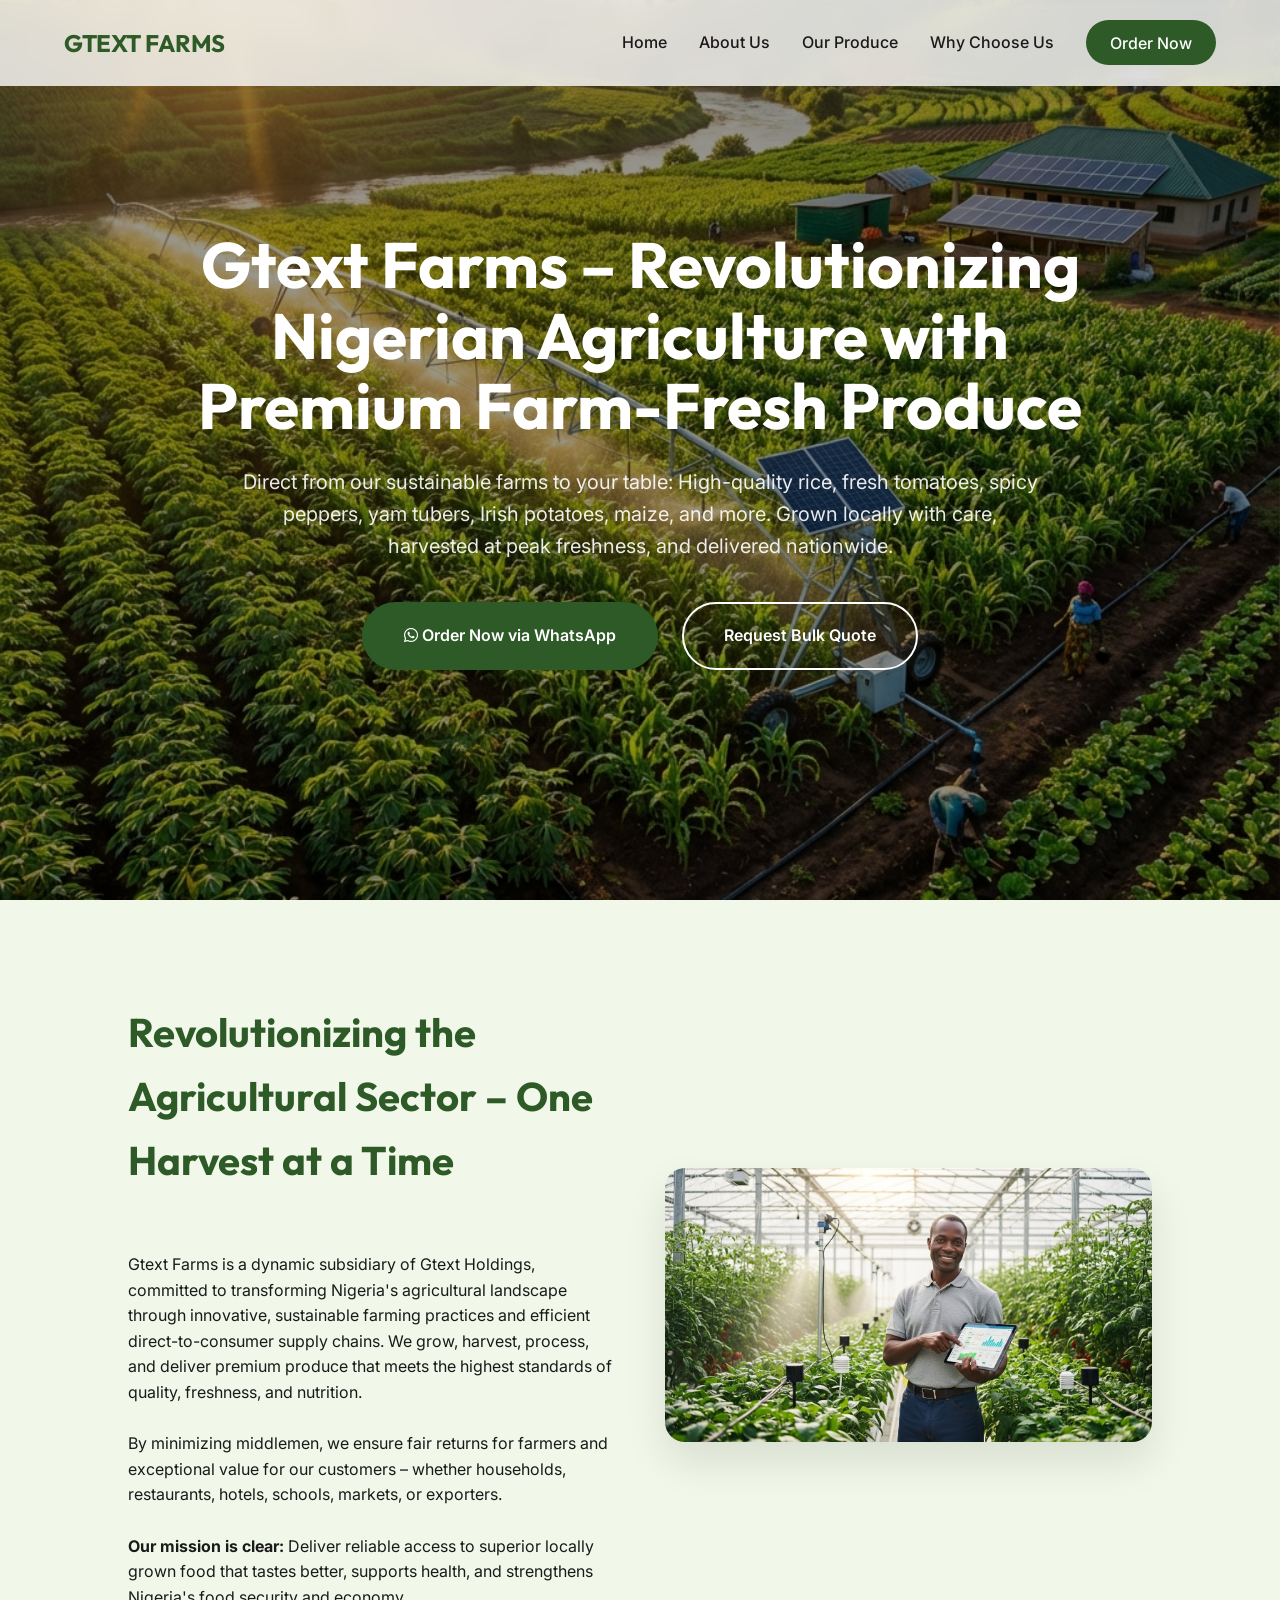
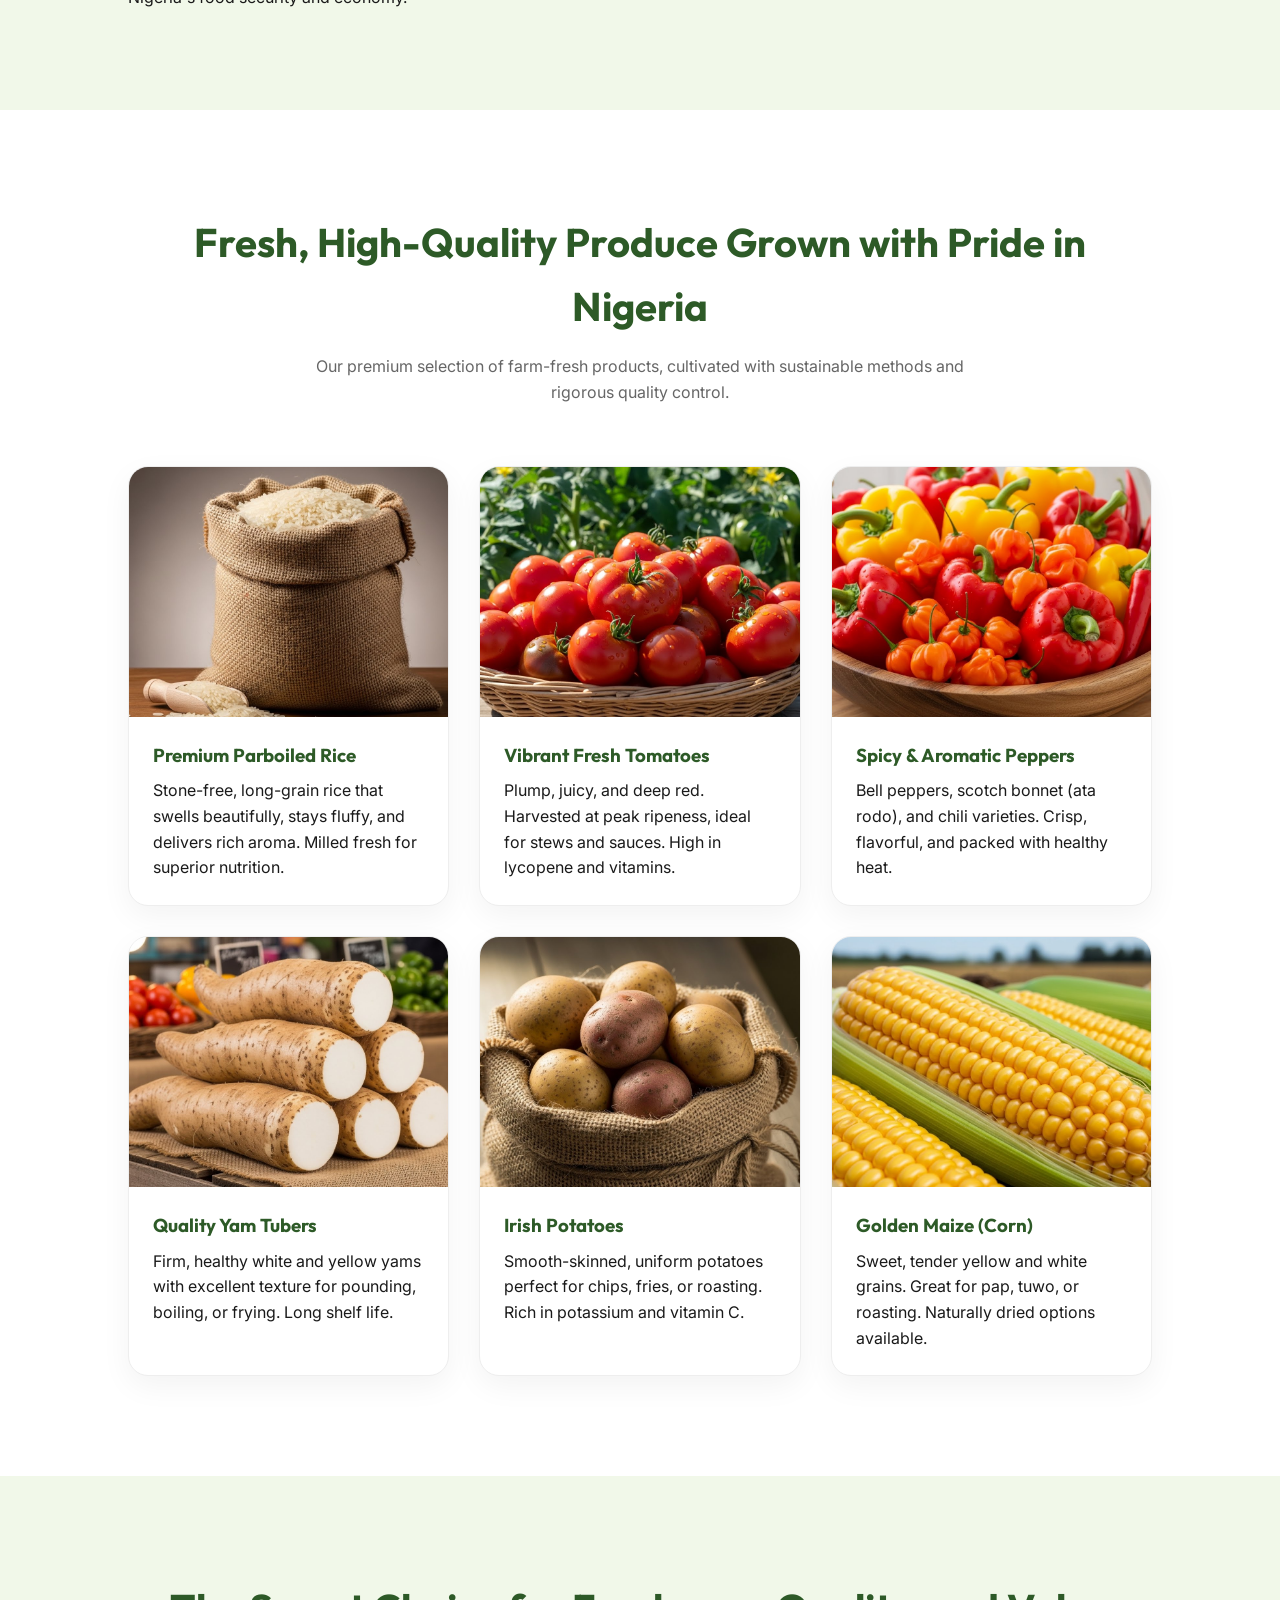
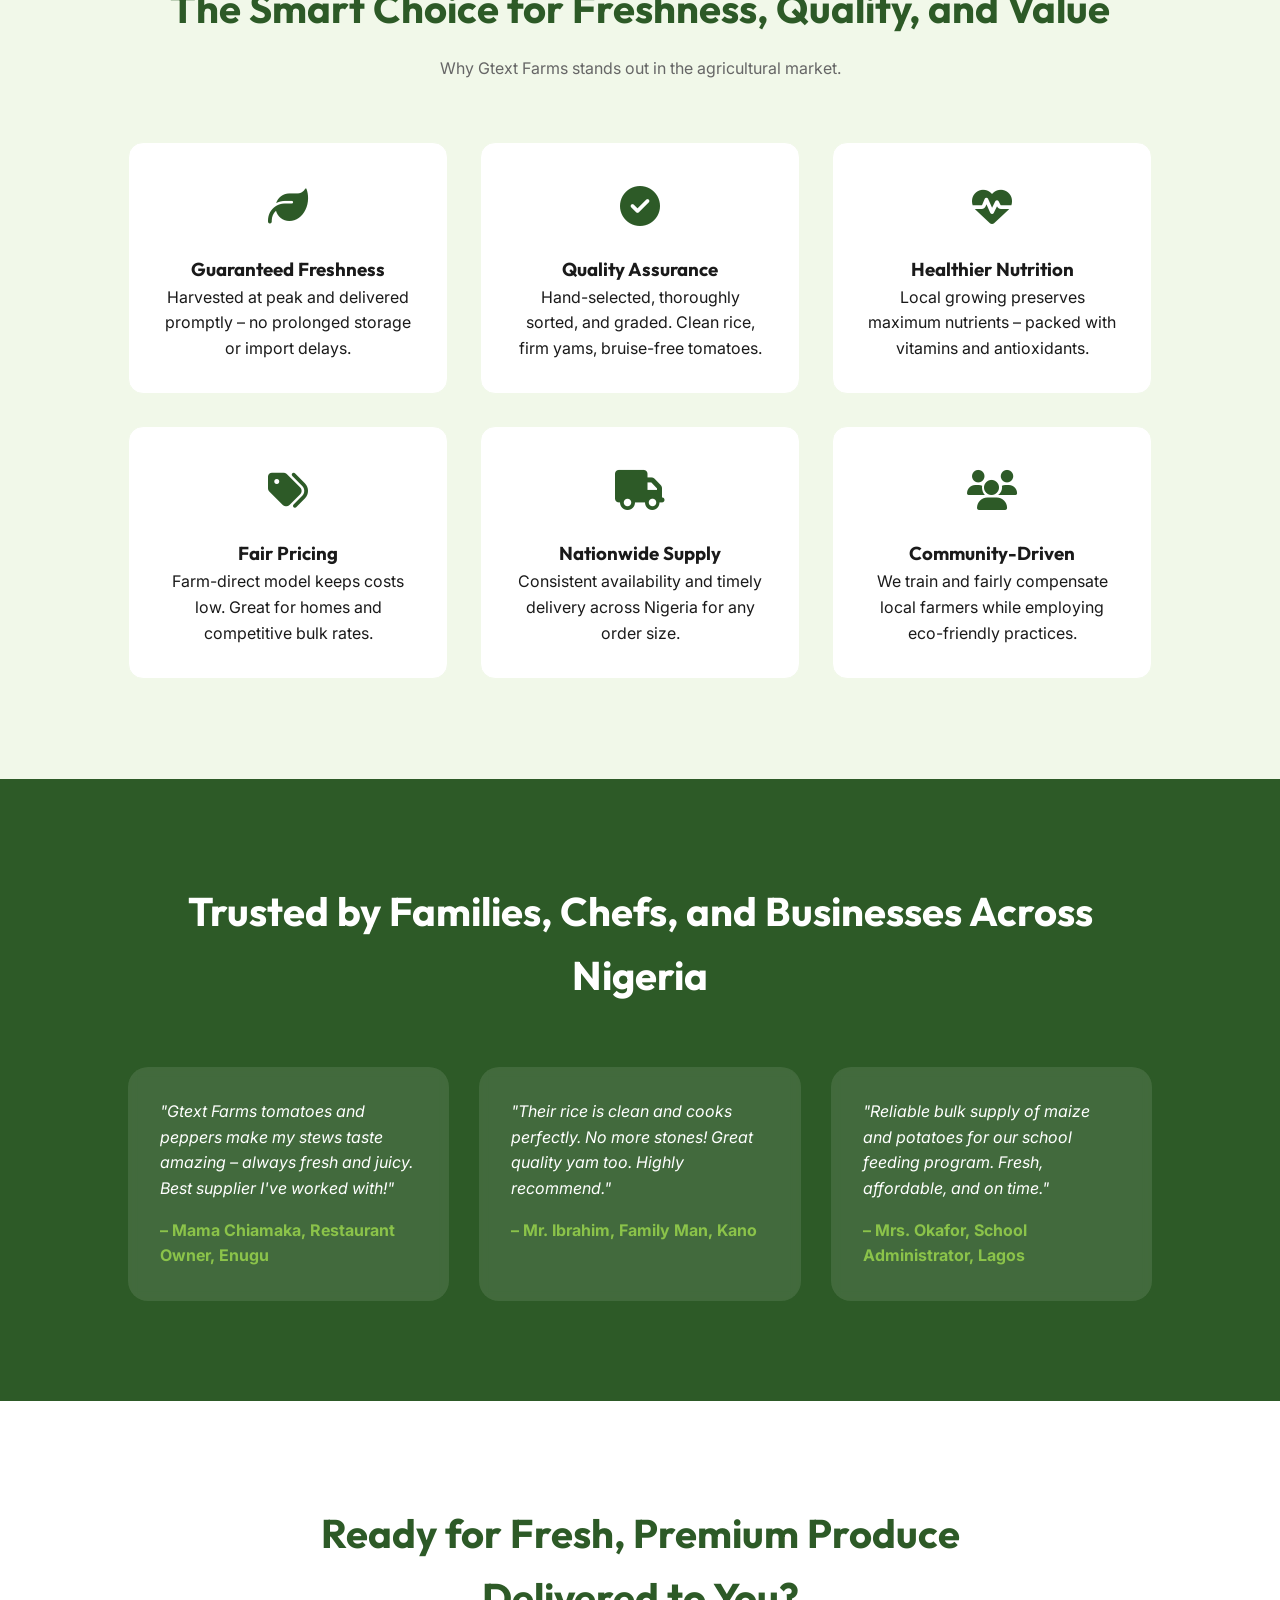
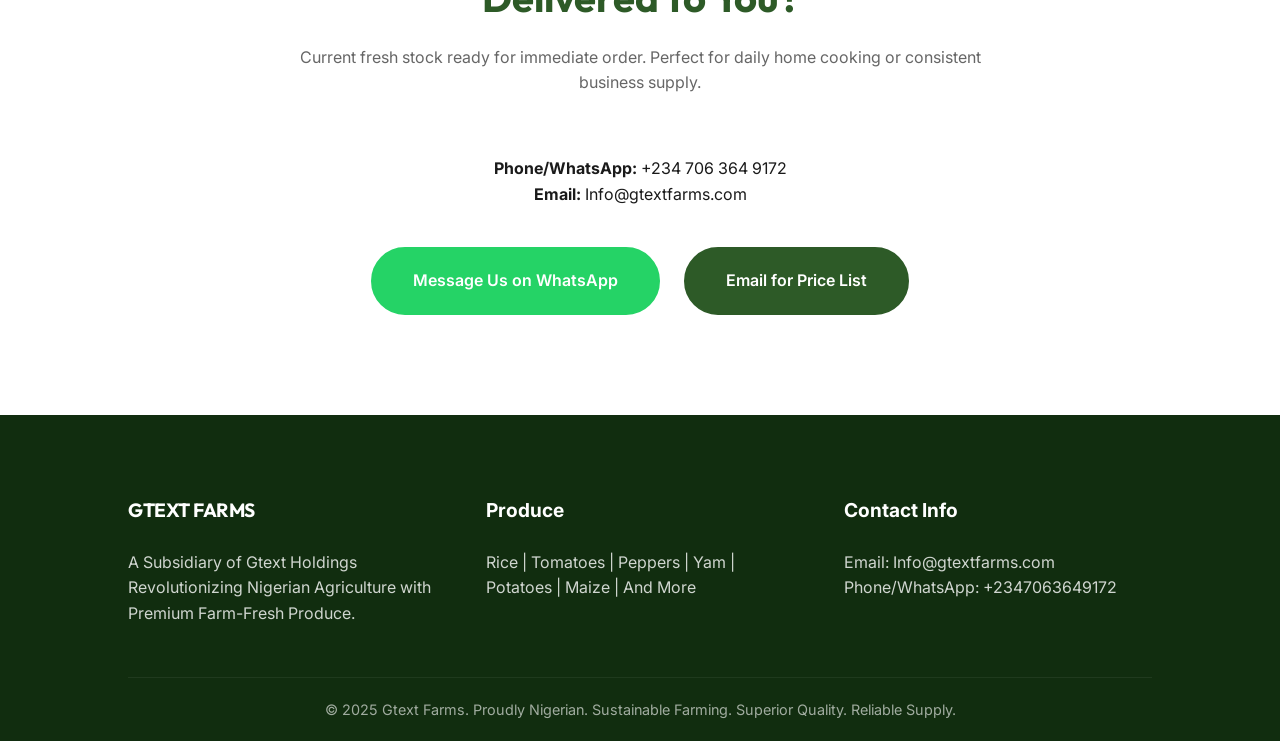
==== index.html @ 387913f2 "feat: Implement Gtext Farms marketing website with associated HTML, CSS, and image assets." ====
<!DOCTYPE html>
<html lang="en">

<head>
    <meta charset="UTF-8">
    <meta name="viewport" content="width=device-width, initial-scale=1.0">
    <title>Gtext Farms | Premium Nigerian Farm-Fresh Produce</title>
    <meta name="description"
        content="Direct from our sustainable farms to your table: High-quality rice, fresh tomatoes, spicy peppers, yam tubers, Irish potatoes, maize, and more.">
    <link rel="preconnect" href="https://fonts.googleapis.com">
    <link rel="preconnect" href="https://fonts.gstatic.com" crossorigin>
    <link
        href="https://fonts.googleapis.com/css2?family=Inter:wght@400;500;600;700&family=Outfit:wght@500;700;800&display=swap"
        rel="stylesheet">
    <link rel="stylesheet" href="style.css">
    <link rel="stylesheet" href="https://cdnjs.cloudflare.com/ajax/libs/font-awesome/6.4.0/css/all.min.css">
</head>

<body>

    <nav>
        <div class="logo-container">
            <span class="brand-name">GTEXT FARMS</span>
        </div>
        <ul class="nav-links">
            <li><a href="#home">Home</a></li>
            <li><a href="#about">About Us</a></li>
            <li><a href="#products">Our Produce</a></li>
            <li><a href="#why-us">Why Choose Us</a></li>
            <li><a href="#contact" class="cta-nav">Order Now</a></li>
        </ul>
    </nav>

    <header class="hero" id="home">
        <h1>Gtext Farms – Revolutionizing Nigerian Agriculture with Premium Farm-Fresh Produce</h1>
        <p>Direct from our sustainable farms to your table: High-quality rice, fresh tomatoes, spicy peppers, yam
            tubers, Irish potatoes, maize, and more. Grown locally with care, harvested at peak freshness, and delivered
            nationwide.</p>
        <div class="hero-btns">
            <a href="https://wa.me/2347063649172" class="btn btn-primary"><i class="fab fa-whatsapp"></i> Order Now via
                WhatsApp</a>
            <a href="mailto:Info@gtextfarms.com" class="btn btn-secondary">Request Bulk Quote</a>
        </div>
    </header>

    <section class="welcome" id="about">
        <div class="welcome-content">
            <div class="section-header" style="text-align: left;">
                <h2>Revolutionizing the Agricultural Sector – One Harvest at a Time</h2>
            </div>
            <p>Gtext Farms is a dynamic subsidiary of Gtext Holdings, committed to transforming Nigeria's agricultural
                landscape through innovative, sustainable farming practices and efficient direct-to-consumer supply
                chains. We grow, harvest, process, and deliver premium produce that meets the highest standards of
                quality, freshness, and nutrition.</p>
            <br>
            <p>By minimizing middlemen, we ensure fair returns for farmers and exceptional value for our customers –
                whether households, restaurants, hotels, schools, markets, or exporters.</p>
            <br>
            <p><strong>Our mission is clear:</strong> Deliver reliable access to superior locally grown food that tastes
                better, supports health, and strengthens Nigeria's food security and economy.</p>
        </div>
        <div class="welcome-image">
            <img src="images/farmer.png" alt="Modern Agriculture Innovation">
        </div>
    </section>

    <section id="products">
        <div class="section-header">
            <h2>Fresh, High-Quality Produce Grown with Pride in Nigeria</h2>
            <p>Our premium selection of farm-fresh products, cultivated with sustainable methods and rigorous quality
                control.</p>
        </div>
        <div class="product-grid">
            <div class="product-card">
                <div class="product-img" style="background-image: url('images/rice.png');"></div>
                <div class="product-info">
                    <h3>Premium Parboiled Rice</h3>
                    <p>Stone-free, long-grain rice that swells beautifully, stays fluffy, and delivers rich aroma.
                        Milled fresh for superior nutrition.</p>
                </div>
            </div>
            <div class="product-card">
                <div class="product-img" style="background-image: url('images/tomato.png');"></div>
                <div class="product-info">
                    <h3>Vibrant Fresh Tomatoes</h3>
                    <p>Plump, juicy, and deep red. Harvested at peak ripeness, ideal for stews and sauces. High in
                        lycopene and vitamins.</p>
                </div>
            </div>
            <div class="product-card">
                <div class="product-img" style="background-image: url('images/perper.png');"></div>
                <div class="product-info">
                    <h3>Spicy & Aromatic Peppers</h3>
                    <p>Bell peppers, scotch bonnet (ata rodo), and chili varieties. Crisp, flavorful, and packed with
                        healthy heat.</p>
                </div>
            </div>
            <div class="product-card">
                <div class="product-img" style="background-image: url('images/yam.png');"></div>
                <div class="product-info">
                    <h3>Quality Yam Tubers</h3>
                    <p>Firm, healthy white and yellow yams with excellent texture for pounding, boiling, or frying. Long
                        shelf life.</p>
                </div>
            </div>
            <div class="product-card">
                <div class="product-img" style="background-image: url('images/potato.png');"></div>
                <div class="product-info">
                    <h3>Irish Potatoes</h3>
                    <p>Smooth-skinned, uniform potatoes perfect for chips, fries, or roasting. Rich in potassium and
                        vitamin C.</p>
                </div>
            </div>
            <div class="product-card">
                <div class="product-img" style="background-image: url('images/maize.png');"></div>
                <div class="product-info">
                    <h3>Golden Maize (Corn)</h3>
                    <p>Sweet, tender yellow and white grains. Great for pap, tuwo, or roasting. Naturally dried options
                        available.</p>
                </div>
            </div>
        </div>
    </section>

    <section id="why-us" style="background: var(--soft-green);">
        <div class="section-header">
            <h2>The Smart Choice for Freshness, Quality, and Value</h2>
            <p>Why Gtext Farms stands out in the agricultural market.</p>
        </div>
        <div class="benefits-grid">
            <div class="benefit-item">
                <div class="benefit-icon"><i class="fas fa-leaf"></i></div>
                <h3>Guaranteed Freshness</h3>
                <p>Harvested at peak and delivered promptly – no prolonged storage or import delays.</p>
            </div>
            <div class="benefit-item">
                <div class="benefit-icon"><i class="fas fa-check-circle"></i></div>
                <h3>Quality Assurance</h3>
                <p>Hand-selected, thoroughly sorted, and graded. Clean rice, firm yams, bruise-free tomatoes.</p>
            </div>
            <div class="benefit-item">
                <div class="benefit-icon"><i class="fas fa-heartbeat"></i></div>
                <h3>Healthier Nutrition</h3>
                <p>Local growing preserves maximum nutrients – packed with vitamins and antioxidants.</p>
            </div>
            <div class="benefit-item">
                <div class="benefit-icon"><i class="fas fa-tags"></i></div>
                <h3>Fair Pricing</h3>
                <p>Farm-direct model keeps costs low. Great for homes and competitive bulk rates.</p>
            </div>
            <div class="benefit-item">
                <div class="benefit-icon"><i class="fas fa-truck"></i></div>
                <h3>Nationwide Supply</h3>
                <p>Consistent availability and timely delivery across Nigeria for any order size.</p>
            </div>
            <div class="benefit-item">
                <div class="benefit-icon"><i class="fas fa-users"></i></div>
                <h3>Community-Driven</h3>
                <p>We train and fairly compensate local farmers while employing eco-friendly practices.</p>
            </div>
        </div>
    </section>

    <section class="testimonials">
        <div class="section-header">
            <h2 style="color: white;">Trusted by Families, Chefs, and Businesses Across Nigeria</h2>
        </div>
        <div class="testimonial-grid">
            <div class="testimonial-card">
                <p>"Gtext Farms tomatoes and peppers make my stews taste amazing – always fresh and juicy. Best supplier
                    I've worked with!"</p>
                <span class="customer-name">– Mama Chiamaka, Restaurant Owner, Enugu</span>
            </div>
            <div class="testimonial-card">
                <p>"Their rice is clean and cooks perfectly. No more stones! Great quality yam too. Highly recommend."
                </p>
                <span class="customer-name">– Mr. Ibrahim, Family Man, Kano</span>
            </div>
            <div class="testimonial-card">
                <p>"Reliable bulk supply of maize and potatoes for our school feeding program. Fresh, affordable, and on
                    time."</p>
                <span class="customer-name">– Mrs. Okafor, School Administrator, Lagos</span>
            </div>
        </div>
    </section>

    <section id="contact">
        <div style="max-width: 800px; margin: 0 auto; text-align: center;">
            <div class="section-header">
                <h2>Ready for Fresh, Premium Produce Delivered to You?</h2>
                <p>Current fresh stock ready for immediate order. Perfect for daily home cooking or consistent business
                    supply.</p>
            </div>
            <div style="margin-bottom: 40px;">
                <p><strong>Phone/WhatsApp:</strong> +234 706 364 9172</p>
                <p><strong>Email:</strong> Info@gtextfarms.com</p>
            </div>
            <div class="hero-btns" style="justify-content: center;">
                <a href="https://wa.me/2347063649172" class="btn btn-primary"
                    style="background: #25d366; border-color: #25d366;">Message Us on WhatsApp</a>
                <a href="mailto:Info@gtextfarms.com" class="btn btn-primary"
                    style="background: var(--primary-green);">Email for Price List</a>
            </div>
        </div>
    </section>

    <footer>
        <div class="footer-grid">
            <div class="footer-col">
                <h4 class="brand-name" style="color: var(--white); font-size: 1.2rem;">GTEXT FARMS</h4>
                <p>A Subsidiary of Gtext Holdings</p>
                <p>Revolutionizing Nigerian Agriculture with Premium Farm-Fresh Produce.</p>
            </div>
            <div class="footer-col">
                <h4>Produce</h4>
                <p>Rice | Tomatoes | Peppers | Yam | Potatoes | Maize | And More</p>
            </div>
            <div class="footer-col">
                <h4>Contact Info</h4>
                <p>Email: Info@gtextfarms.com</p>
                <p>Phone/WhatsApp: +2347063649172</p>
            </div>
        </div>
        <div class="footer-bottom">
            <p>&copy; 2025 Gtext Farms. Proudly Nigerian. Sustainable Farming. Superior Quality. Reliable Supply.</p>
        </div>
    </footer>

    <script>
        // Smooth scroll for navigation
        document.querySelectorAll('a[href^="#"]').forEach(anchor => {
            anchor.addEventListener('click', function (e) {
                e.preventDefault();
                document.querySelector(this.getAttribute('href')).scrollIntoView({
                    behavior: 'smooth'
                });
            });
        });

        // Simple reveal animation on scroll
        window.addEventListener('scroll', () => {
            const sections = document.querySelectorAll('section');
            sections.forEach(section => {
                const sectionTop = section.getBoundingClientRect().top;
                const windowHeight = window.innerHeight;
                if (sectionTop < windowHeight * 0.75) {
                    section.style.opacity = '1';
                    section.style.transform = 'translateY(0)';
                }
            });
        });
    </script>
</body>

</html>
---- style.css ----
* {
    margin: 0;
    padding: 0;
    box-sizing: border-box;
    font-family: 'Inter', sans-serif;
}

:root {
    --primary-green: #2d5a27;
    --light-green: #4caf50;
    --accent-green: #8bc34a;
    --soft-green: #f1f8e9;
    --white: #ffffff;
    --dark-text: #1a1a1a;
    --light-text: #666666;
    --glass-bg: rgba(255, 255, 255, 0.8);
    --transition: all 0.3s ease;
}

h1, h2, h3, .brand-name {
    font-family: 'Outfit', sans-serif;
}

body {
    background-color: var(--white);
    color: var(--dark-text);
    line-height: 1.6;
    overflow-x: hidden;
}

/* Navigation */
nav {
    position: fixed;
    top: 0;
    width: 100%;
    padding: 1.5rem 5%;
    display: flex;
    justify-content: space-between;
    align-items: center;
    background: var(--glass-bg);
    backdrop-filter: blur(10px);
    z-index: 1000;
    box-shadow: 0 2px 20px rgba(0,0,0,0.05);
}

.logo-container {
    display: flex;
    align-items: center;
    gap: 10px;
}

.logo-container img {
    height: 40px;
}

.brand-name {
    font-size: 1.5rem;
    font-weight: 700;
    color: var(--primary-green);
    letter-spacing: -0.5px;
}

.nav-links {
    display: flex;
    gap: 2rem;
    list-style: none;
}

.nav-links a {
    text-decoration: none;
    color: var(--dark-text);
    font-weight: 500;
    transition: var(--transition);
}

.nav-links a:hover {
    color: var(--primary-green);
}

.cta-nav {
    background: var(--primary-green);
    color: var(--white) !important;
    padding: 0.8rem 1.5rem;
    border-radius: 50px;
    font-weight: 600;
}

/* Hero Section */
.hero {
    height: 100vh;
    background: linear-gradient(rgba(0,0,0,0.4), rgba(0,0,0,0.4)), url('images/hero_farm_landscape.png');
    background-size: cover;
    background-position: center;
    display: flex;
    flex-direction: column;
    justify-content: center;
    align-items: center;
    text-align: center;
    color: var(--white);
    padding: 0 10%;
    position: relative;
}

.hero h1 {
    font-size: 4rem;
    max-width: 900px;
    margin-bottom: 1.5rem;
    line-height: 1.1;
    animation: fadeInUp 0.8s ease;
}

.hero p {
    font-size: 1.25rem;
    max-width: 800px;
    margin-bottom: 2.5rem;
    opacity: 0.9;
    animation: fadeInUp 1s ease;
}

.hero-btns {
    display: flex;
    gap: 1.5rem;
    animation: fadeInUp 1.2s ease;
}

.btn {
    padding: 1.2rem 2.5rem;
    border-radius: 50px;
    text-decoration: none;
    font-weight: 600;
    transition: var(--transition);
    display: inline-block;
}

.btn-primary {
    background: var(--primary-green);
    color: var(--white);
    border: 2px solid var(--primary-green);
}

.btn-primary:hover {
    background: transparent;
    border-color: var(--white);
}

.btn-secondary {
    background: transparent;
    color: var(--white);
    border: 2px solid var(--white);
}

.btn-secondary:hover {
    background: var(--white);
    color: var(--primary-green);
}

/* Sections General */
section {
    padding: 100px 10%;
}

.section-header {
    text-align: center;
    margin-bottom: 60px;
}

.section-header h2 {
    font-size: 2.5rem;
    color: var(--primary-green);
    margin-bottom: 1rem;
}

.section-header p {
    color: var(--light-text);
    max-width: 700px;
    margin: 0 auto;
}

/* Welcome Section */
.welcome {
    background: var(--soft-green);
    display: flex;
    gap: 50px;
    align-items: center;
}

.welcome-content {
    flex: 1;
}

.welcome-image {
    flex: 1;
    border-radius: 20px;
    overflow: hidden;
    box-shadow: 0 20px 40px rgba(0,0,0,0.1);
}

.welcome-image img {
    width: 100%;
    height: auto;
    display: block;
}

/* Products Grid */
.product-grid {
    display: grid;
    grid-template-columns: repeat(auto-fit, minmax(300px, 1fr));
    gap: 30px;
}

.product-card {
    background: var(--white);
    border-radius: 20px;
    overflow: hidden;
    box-shadow: 0 10px 30px rgba(0,0,0,0.05);
    transition: var(--transition);
    border: 1px solid #eee;
}

.product-card:hover {
    transform: translateY(-10px);
    box-shadow: 0 20px 50px rgba(0,0,0,0.1);
}

.product-img {
    height: 250px;
    background-size: cover;
    background-position: center;
}

.product-info {
    padding: 1.5rem;
}

.product-info h3 {
    margin-bottom: 0.5rem;
    color: var(--primary-green);
}

/* Why Choose */
.benefits-grid {
    display: grid;
    grid-template-columns: repeat(auto-fit, minmax(250px, 1fr));
    gap: 2rem;
}

.benefit-item {
    padding: 2rem;
    background: var(--white);
    border-radius: 15px;
    text-align: center;
    border: 1px solid var(--soft-green);
    transition: var(--transition);
}

.benefit-item:hover {
    background: var(--soft-green);
}

.benefit-icon {
    font-size: 2.5rem;
    color: var(--primary-green);
    margin-bottom: 1rem;
}

/* Testimonials */
.testimonials {
    background: var(--primary-green);
    color: var(--white);
}

.testimonials h2 {
    color: var(--white);
}

.testimonial-grid {
    display: grid;
    grid-template-columns: repeat(auto-fit, minmax(300px, 1fr));
    gap: 30px;
}

.testimonial-card {
    background: rgba(255,255,255,0.1);
    padding: 2rem;
    border-radius: 20px;
    backdrop-filter: blur(5px);
}

.testimonial-card p {
    font-style: italic;
    margin-bottom: 1rem;
}

.customer-name {
    font-weight: 700;
    color: var(--accent-green);
}

/* Footer */
footer {
    background: #112d0f;
    color: var(--white);
    padding: 80px 10% 20px;
}

.footer-grid {
    display: grid;
    grid-template-columns: repeat(auto-fit, minmax(200px, 1fr));
    gap: 50px;
    margin-bottom: 50px;
}

.footer-col h4 {
    margin-bottom: 1.5rem;
    font-size: 1.2rem;
}

.footer-col p, .footer-col ul {
    opacity: 0.8;
}

.footer-bottom {
    border-top: 1px solid rgba(255,255,255,0.1);
    padding-top: 20px;
    text-align: center;
    font-size: 0.9rem;
    opacity: 0.6;
}

/* Animations */
@keyframes fadeInUp {
    from {
        opacity: 0;
        transform: translateY(30px);
    }
    to {
        opacity: 1;
        transform: translateY(0);
    }
}

/* Responsive */
@media (max-width: 768px) {
    .nav-links {
        display: none;
    }
    .hero h1 {
        font-size: 2.5rem;
    }
    .welcome {
        flex-direction: column;
    }
}
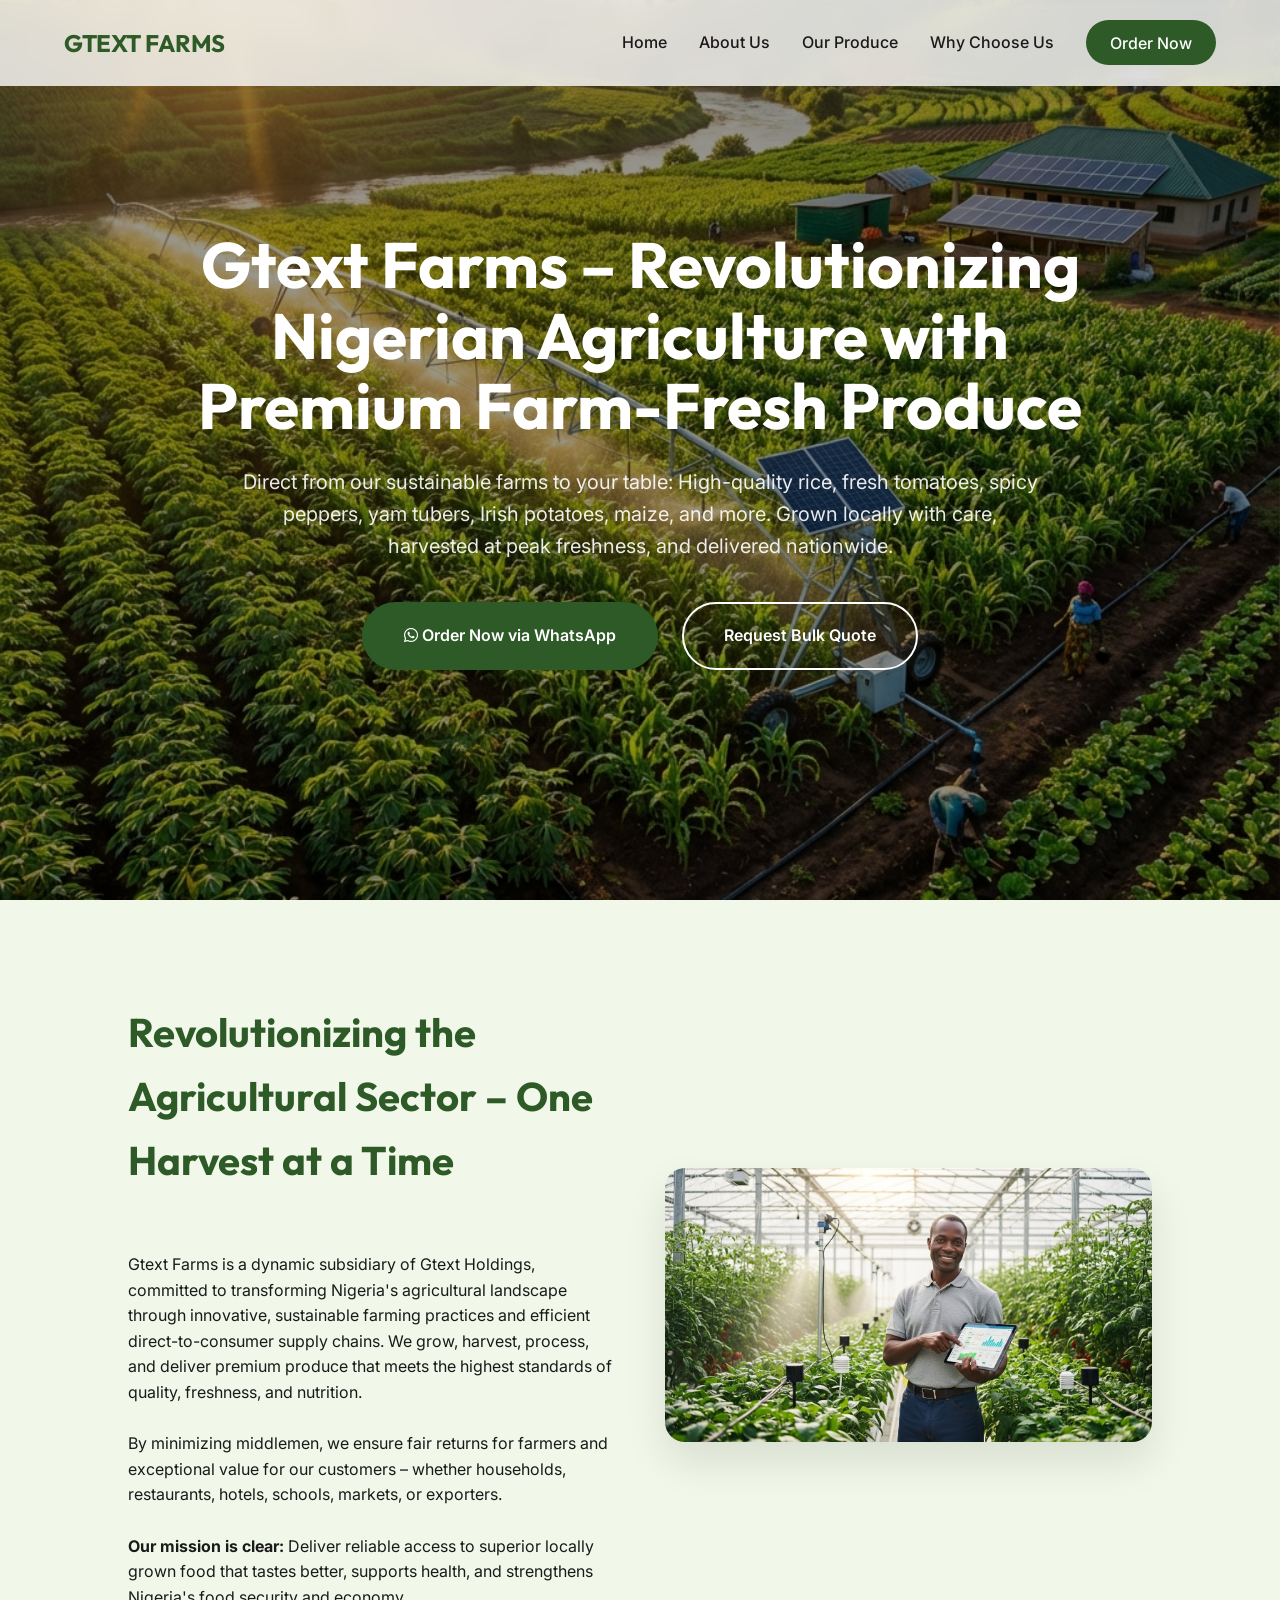
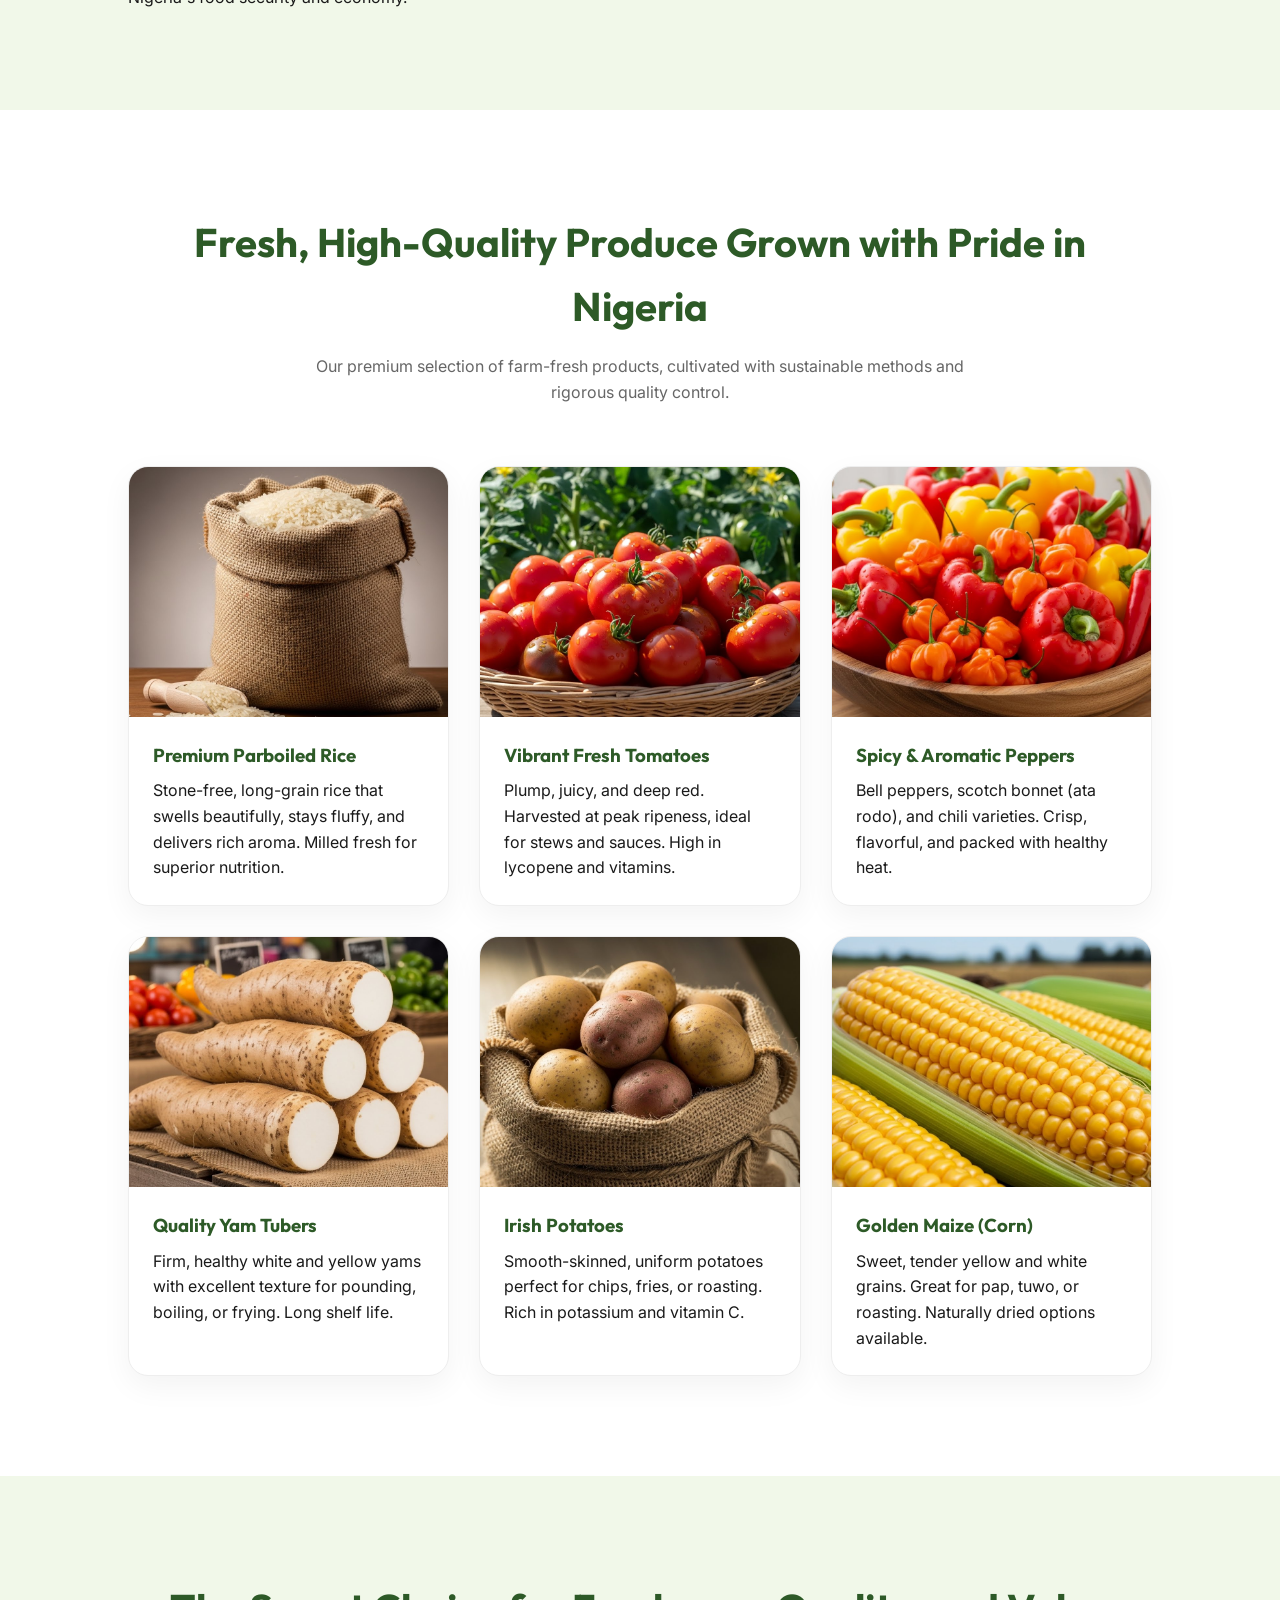
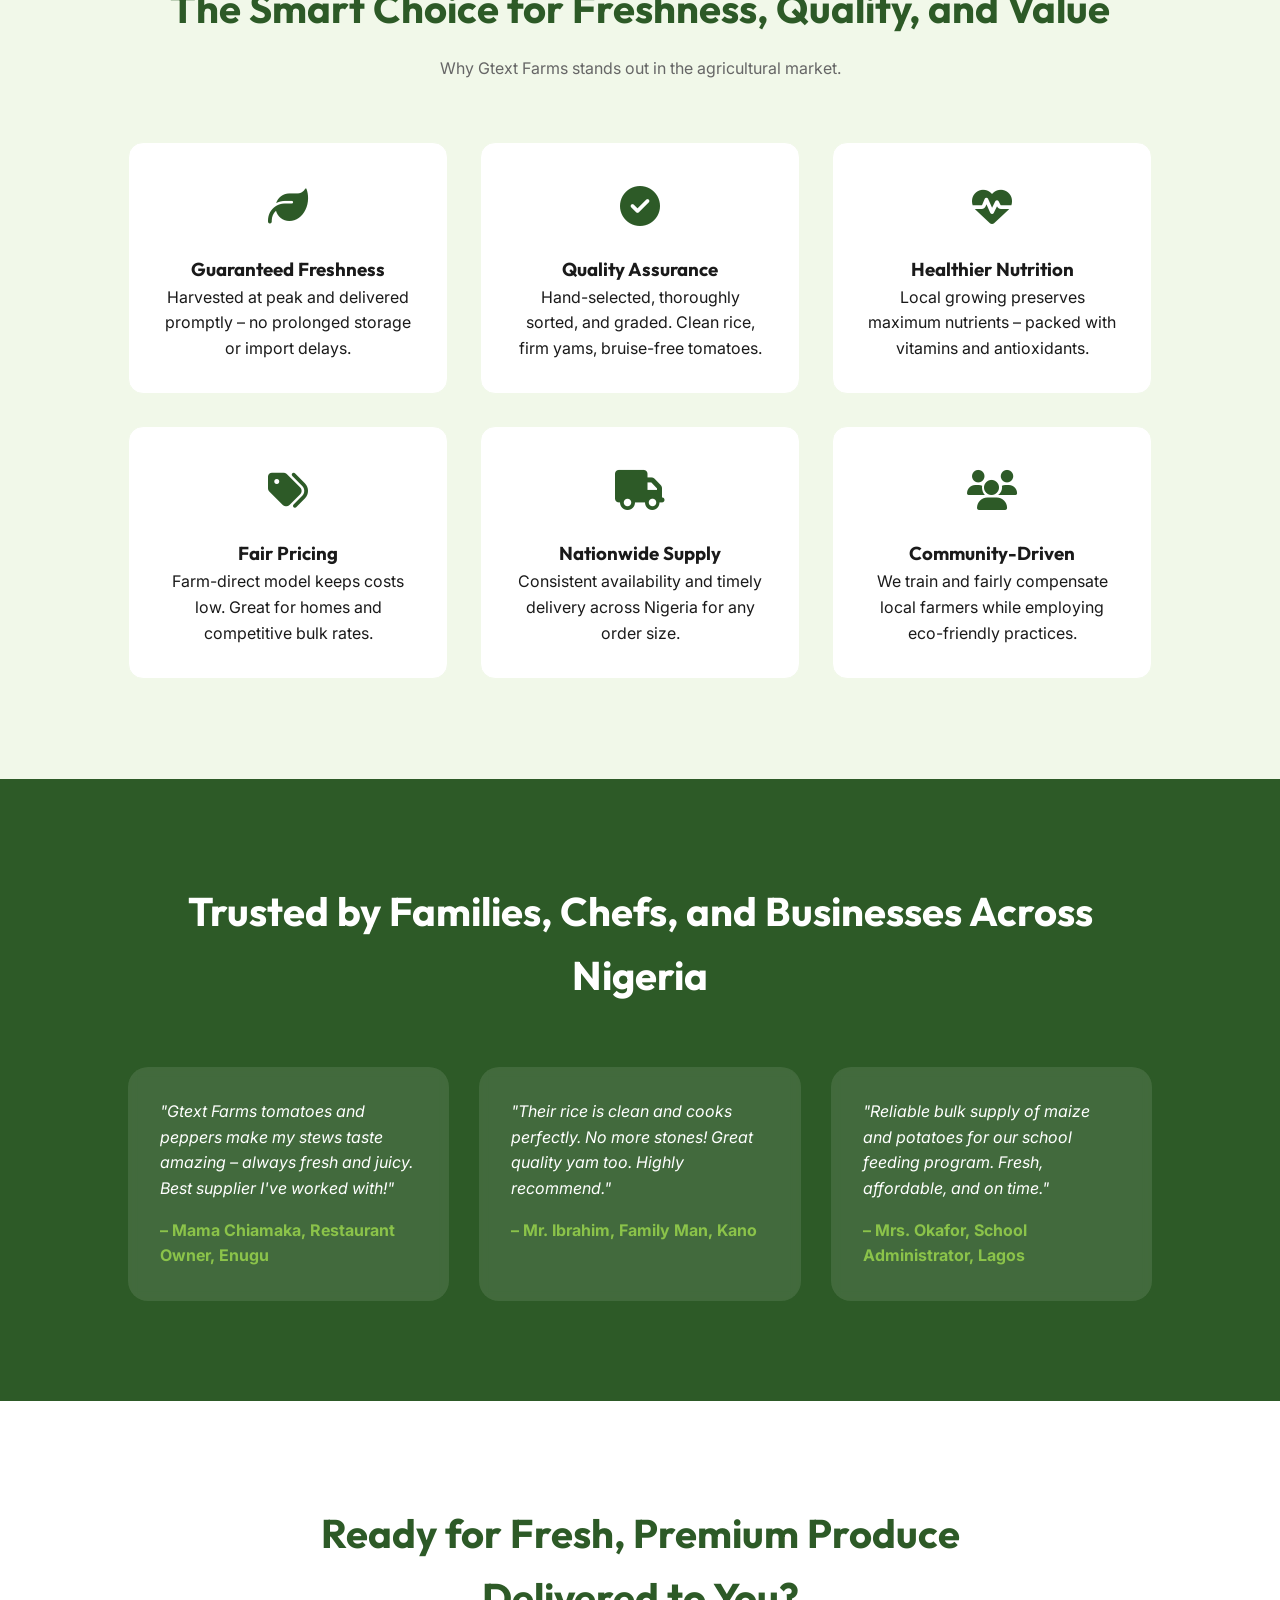
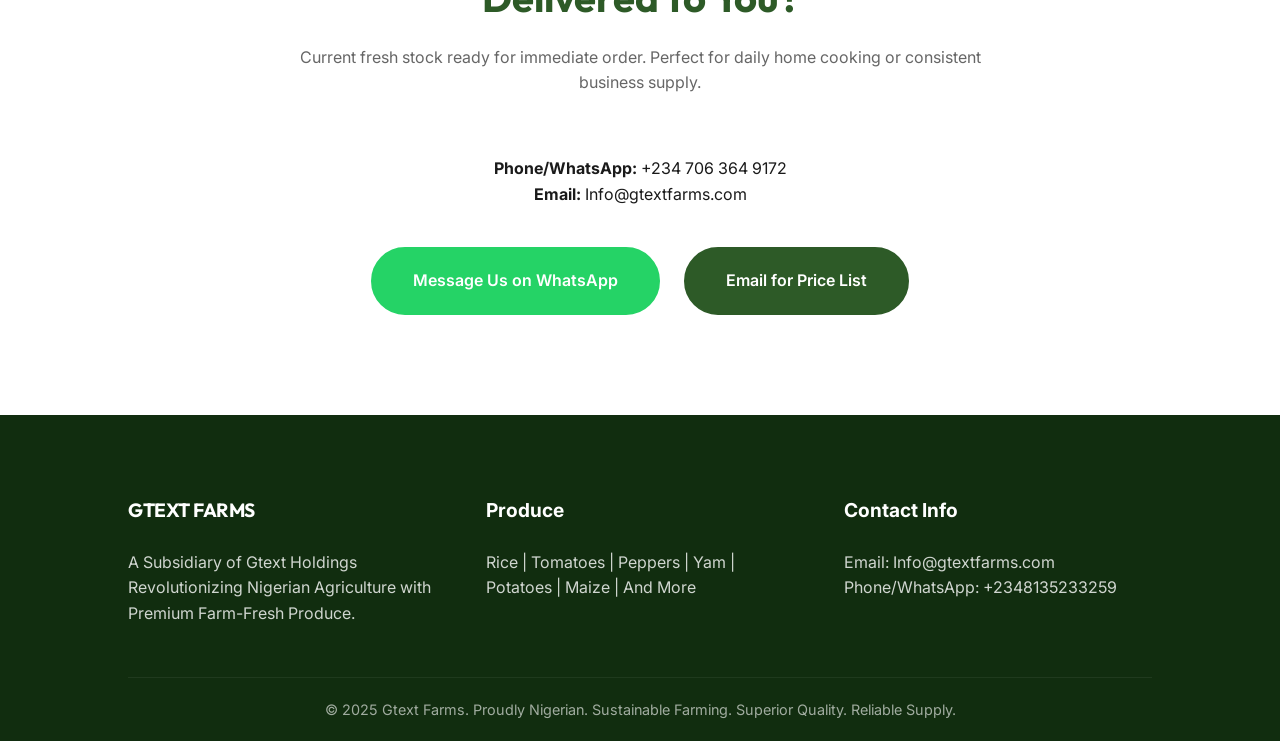
==== commit 4a9b11fa: "fix: Update contact phone number in footer of index.html" ====
--- a/index.html
+++ b/index.html
@@ -218,7 +218,7 @@
             <div class="footer-col">
                 <h4>Contact Info</h4>
                 <p>Email: Info@gtextfarms.com</p>
-                <p>Phone/WhatsApp: +2347063649172</p>
+                <p>Phone/WhatsApp: +2348135233259</p>
             </div>
         </div>
         <div class="footer-bottom">
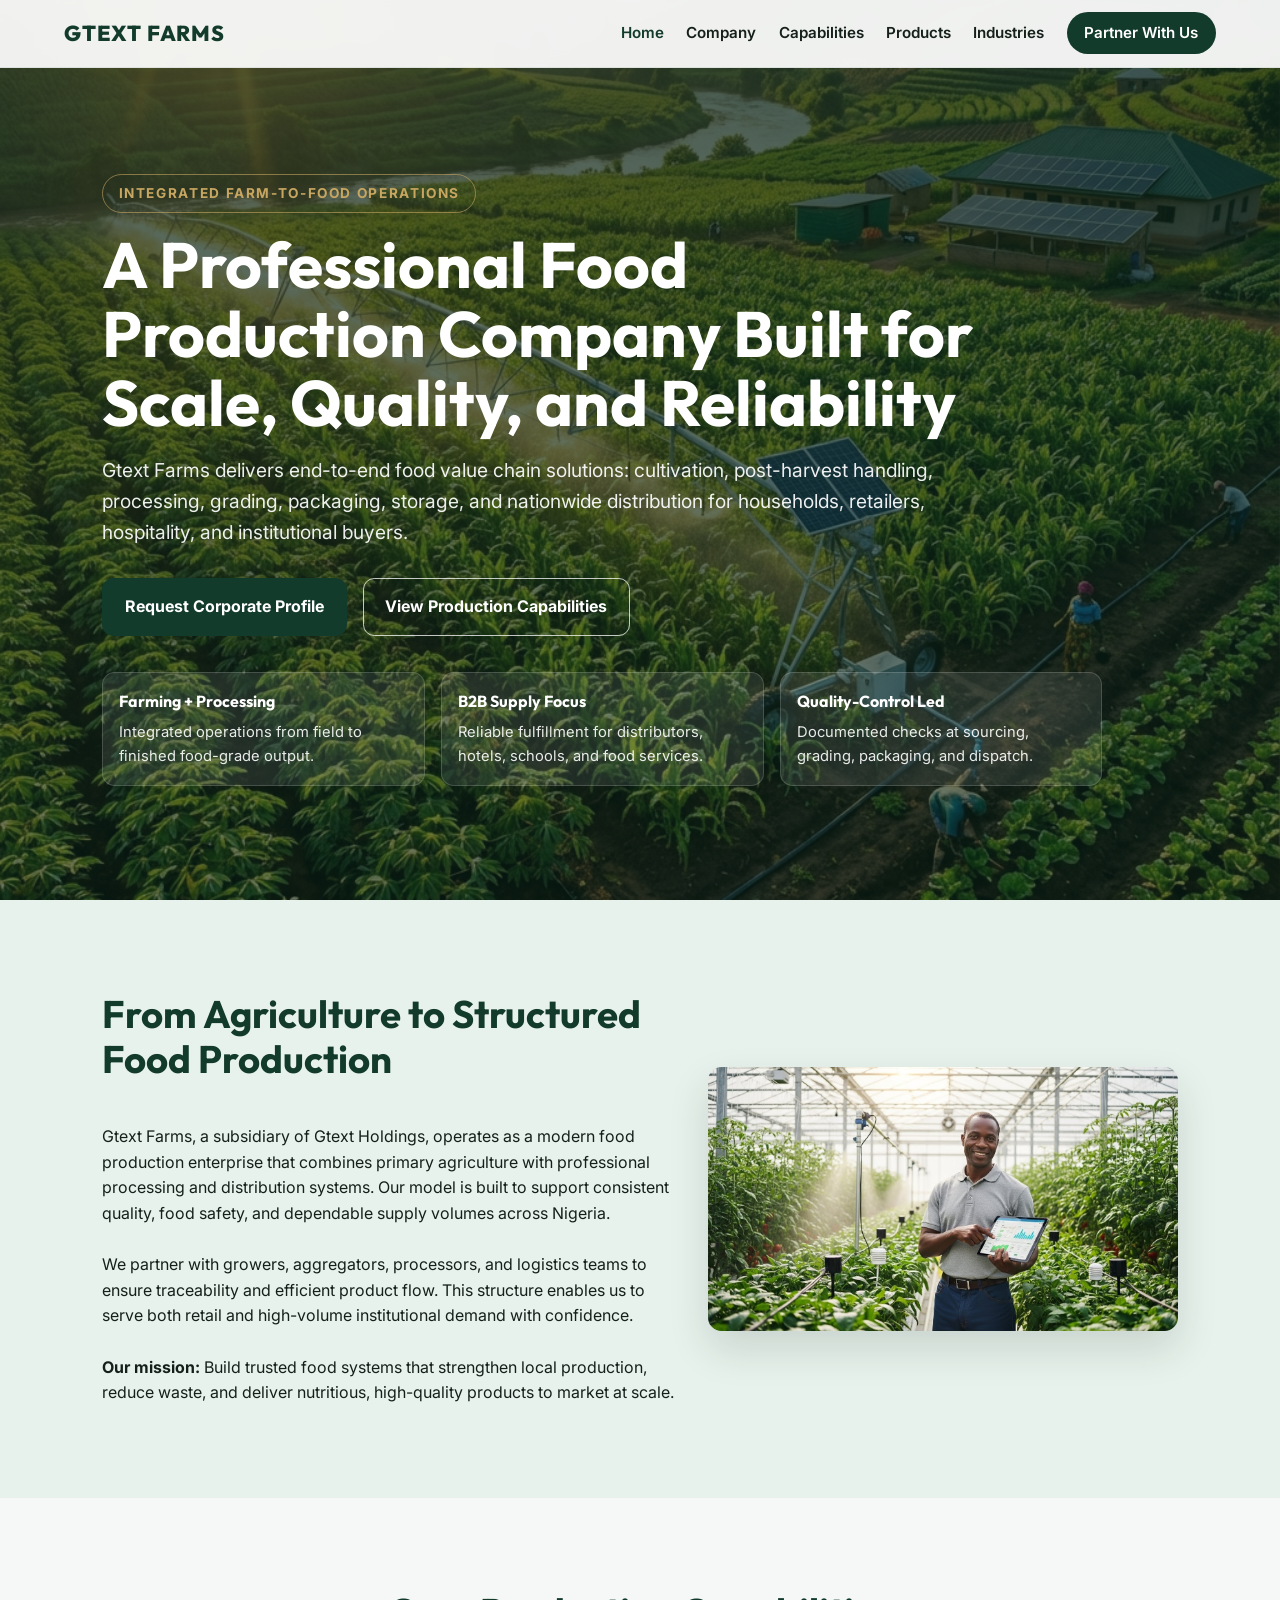
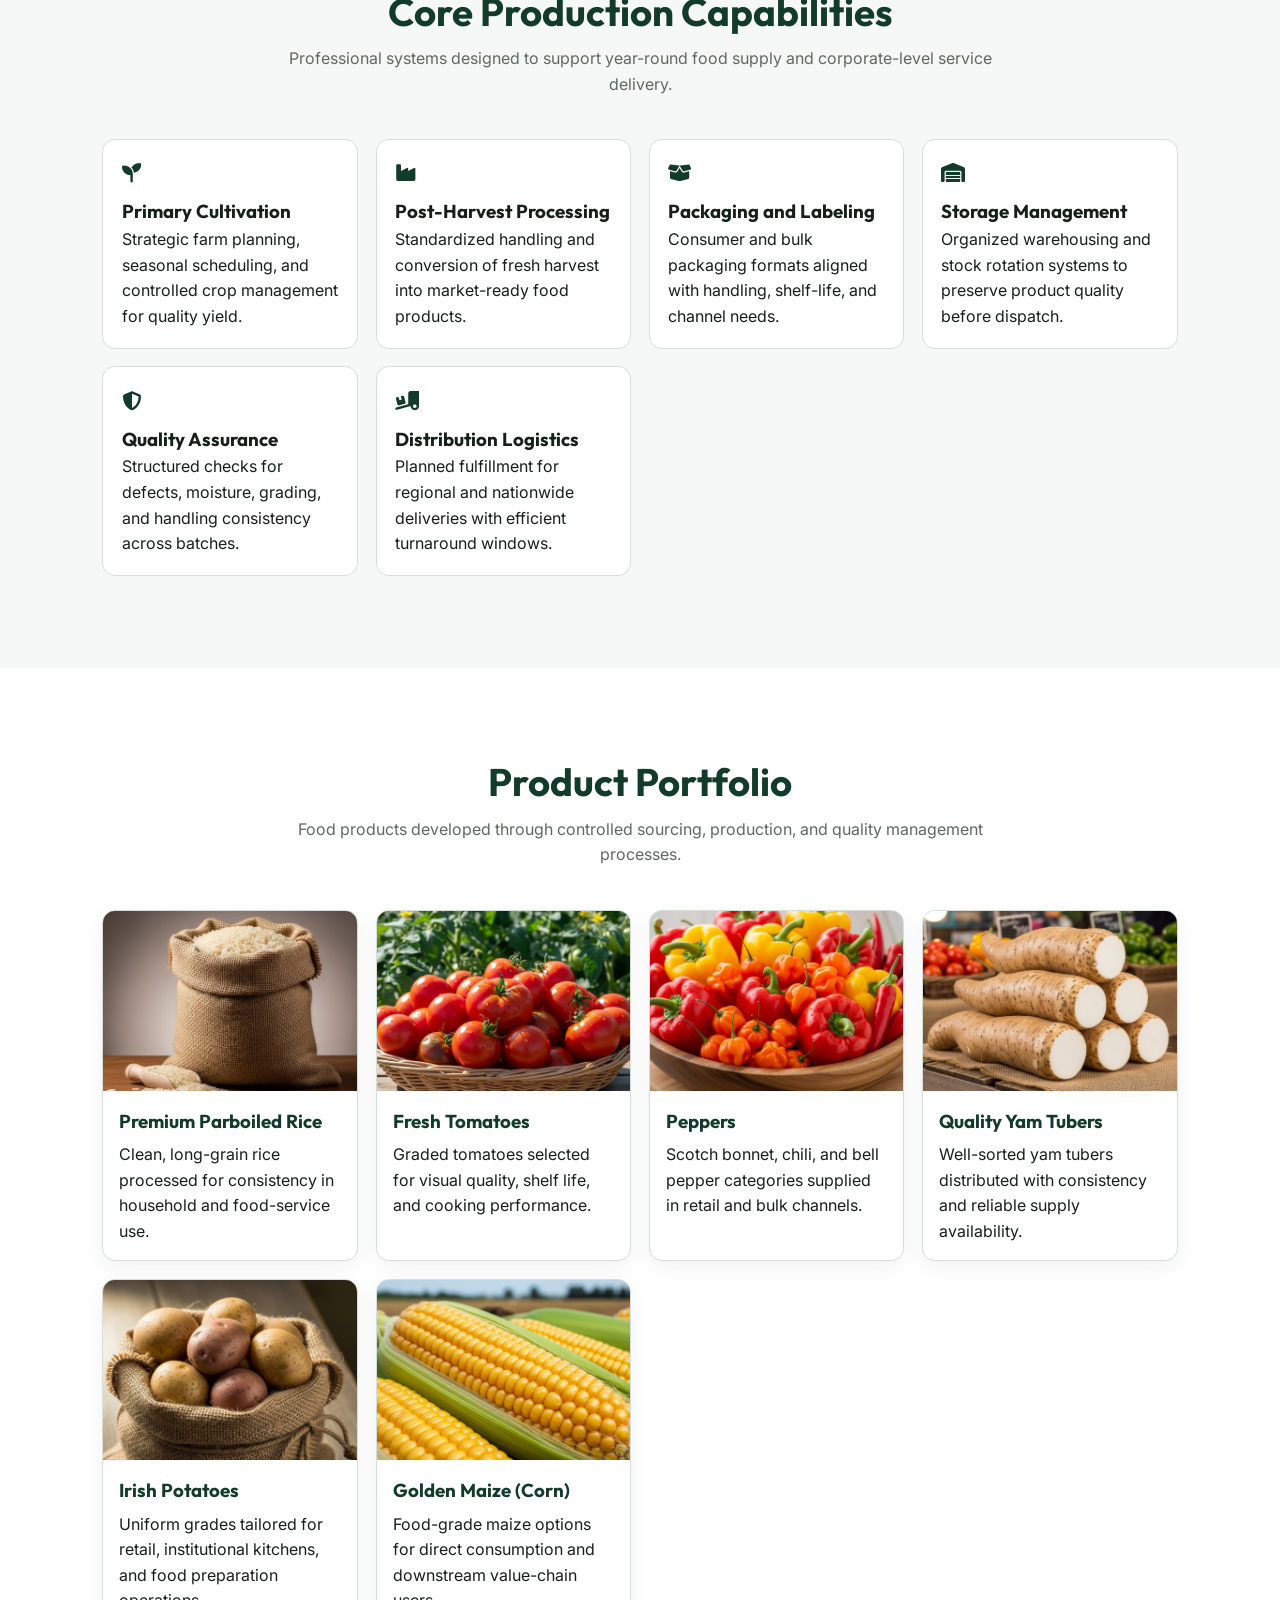
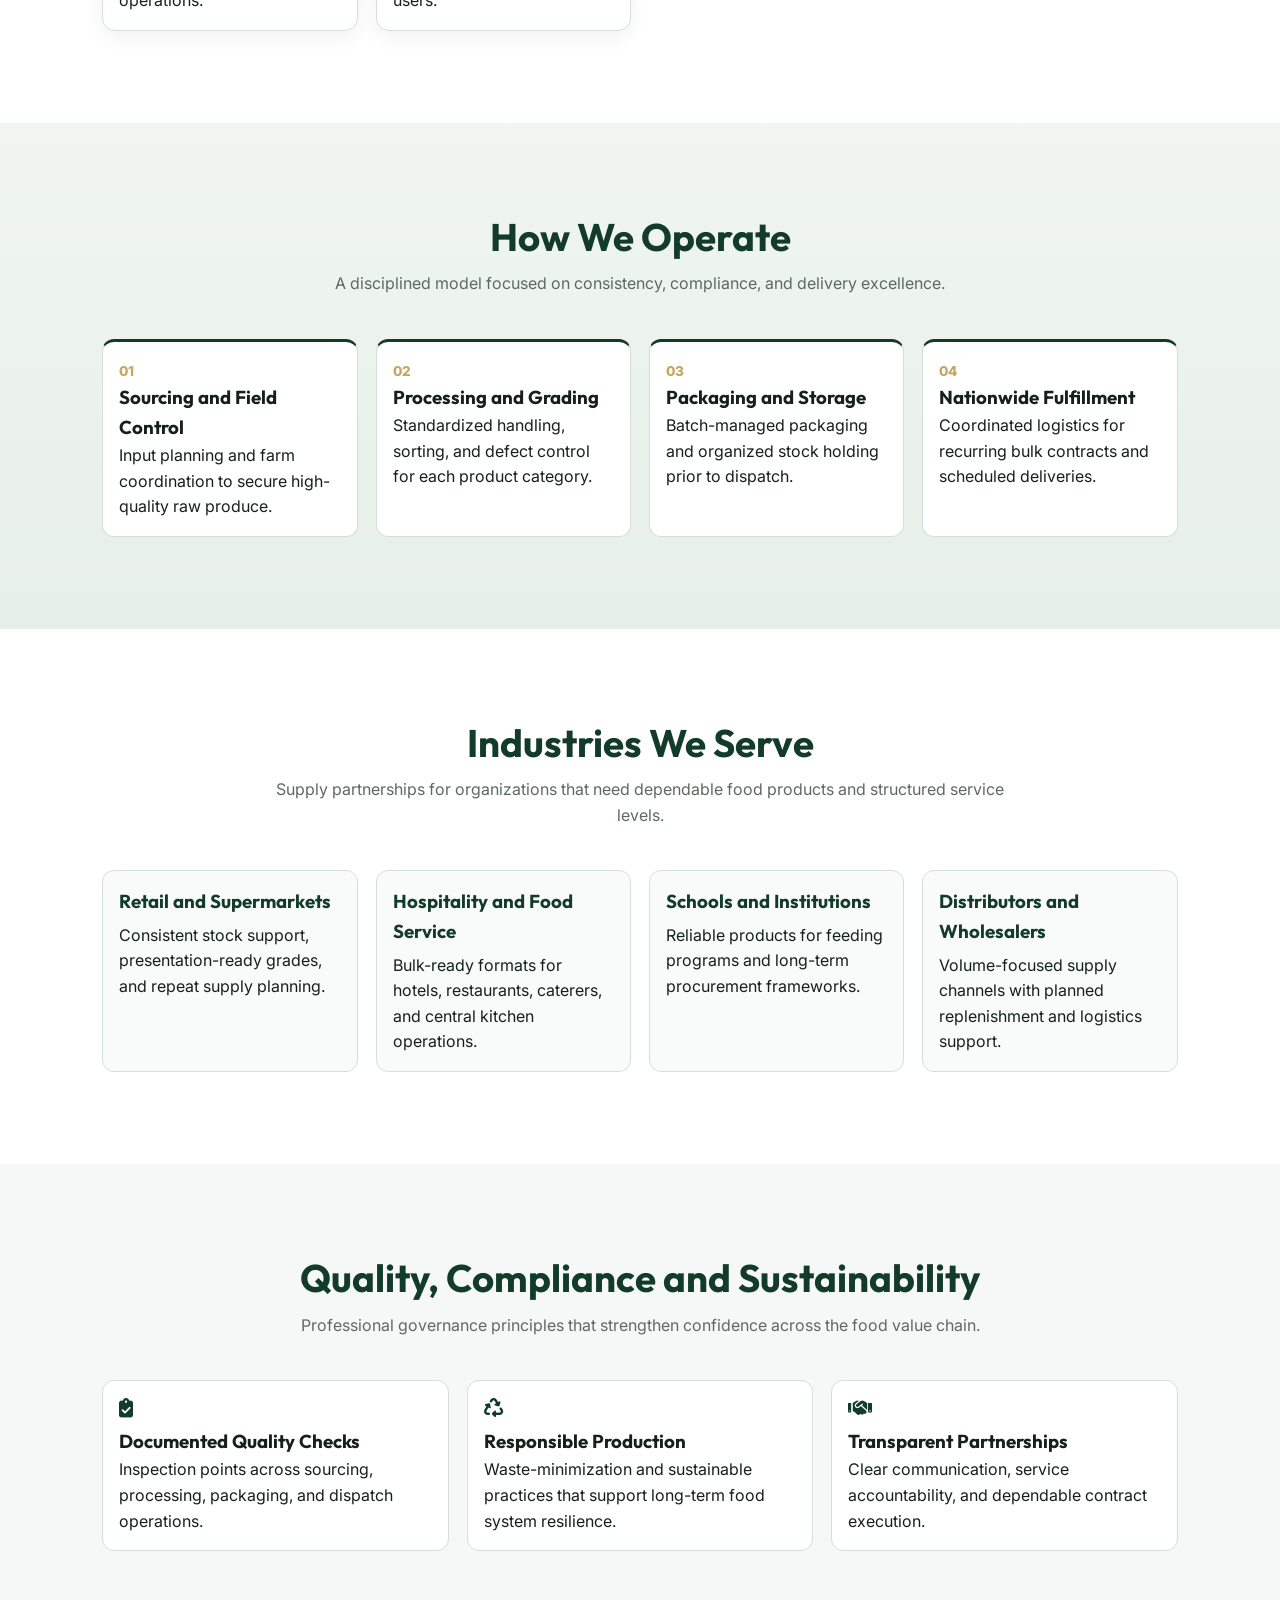
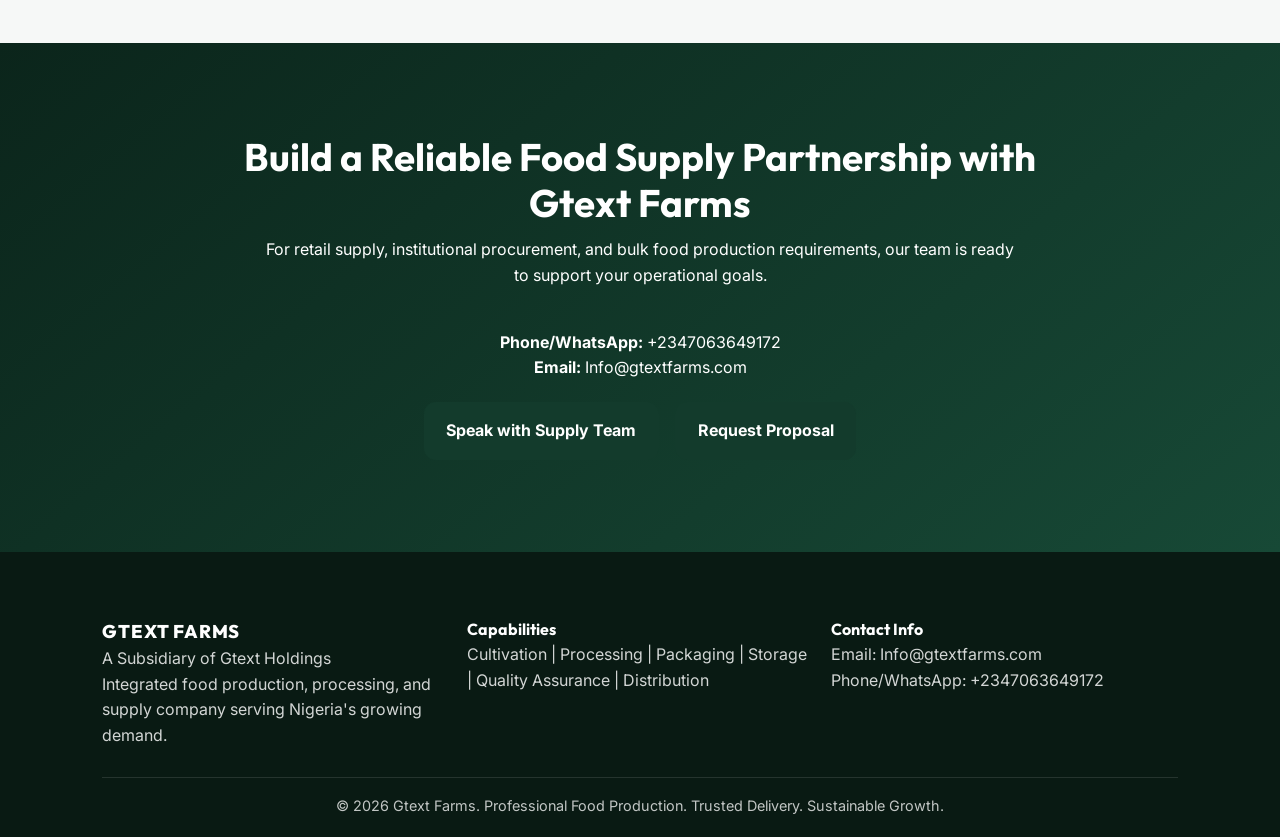
==== commit e6740bf7: "feat: Revamp Gtext Farms website layout and content for enhanced branding and user experience" ====
--- a/index.html
+++ b/index.html
@@ -4,9 +4,9 @@
 <head>
     <meta charset="UTF-8">
     <meta name="viewport" content="width=device-width, initial-scale=1.0">
-    <title>Gtext Farms | Premium Nigerian Farm-Fresh Produce</title>
+    <title>Gtext Farms | Integrated Food Production & Supply Company</title>
     <meta name="description"
-        content="Direct from our sustainable farms to your table: High-quality rice, fresh tomatoes, spicy peppers, yam tubers, Irish potatoes, maize, and more.">
+        content="Gtext Farms is an integrated food production company in Nigeria providing cultivation, processing, quality assurance, packaging, logistics, and reliable bulk supply.">
     <link rel="preconnect" href="https://fonts.googleapis.com">
     <link rel="preconnect" href="https://fonts.gstatic.com" crossorigin>
     <link
@@ -23,183 +23,244 @@
             <span class="brand-name">GTEXT FARMS</span>
         </div>
         <ul class="nav-links">
-            <li><a href="#home">Home</a></li>
-            <li><a href="#about">About Us</a></li>
-            <li><a href="#products">Our Produce</a></li>
-            <li><a href="#why-us">Why Choose Us</a></li>
-            <li><a href="#contact" class="cta-nav">Order Now</a></li>
+            <li><a href="index.html" class="nav-active">Home</a></li>
+            <li><a href="company.html">Company</a></li>
+            <li><a href="capabilities.html">Capabilities</a></li>
+            <li><a href="products.html">Products</a></li>
+            <li><a href="industries.html">Industries</a></li>
+            <li><a href="contact.html" class="cta-nav">Partner With Us</a></li>
         </ul>
     </nav>
 
     <header class="hero" id="home">
-        <h1>Gtext Farms – Revolutionizing Nigerian Agriculture with Premium Farm-Fresh Produce</h1>
-        <p>Direct from our sustainable farms to your table: High-quality rice, fresh tomatoes, spicy peppers, yam
-            tubers, Irish potatoes, maize, and more. Grown locally with care, harvested at peak freshness, and delivered
-            nationwide.</p>
+        <span class="hero-tag">Integrated Farm-to-Food Operations</span>
+        <h1>A Professional Food Production Company Built for Scale, Quality, and Reliability</h1>
+        <p>Gtext Farms delivers end-to-end food value chain solutions: cultivation, post-harvest handling, processing,
+            grading, packaging, storage, and nationwide distribution for households, retailers, hospitality, and
+            institutional buyers.</p>
         <div class="hero-btns">
-            <a href="https://wa.me/2347063649172" class="btn btn-primary"><i class="fab fa-whatsapp"></i> Order Now via
-                WhatsApp</a>
-            <a href="mailto:Info@gtextfarms.com" class="btn btn-secondary">Request Bulk Quote</a>
+            <a href="mailto:Info@gtextfarms.com" class="btn btn-primary">Request Corporate Profile</a>
+            <a href="capabilities.html" class="btn btn-secondary">View Production Capabilities</a>
+        </div>
+        <div class="hero-stats">
+            <div class="stat-card">
+                <h3>Farming + Processing</h3>
+                <p>Integrated operations from field to finished food-grade output.</p>
+            </div>
+            <div class="stat-card">
+                <h3>B2B Supply Focus</h3>
+                <p>Reliable fulfillment for distributors, hotels, schools, and food services.</p>
+            </div>
+            <div class="stat-card">
+                <h3>Quality-Control Led</h3>
+                <p>Documented checks at sourcing, grading, packaging, and dispatch.</p>
+            </div>
         </div>
     </header>
 
     <section class="welcome" id="about">
         <div class="welcome-content">
-            <div class="section-header" style="text-align: left;">
-                <h2>Revolutionizing the Agricultural Sector – One Harvest at a Time</h2>
-            </div>
-            <p>Gtext Farms is a dynamic subsidiary of Gtext Holdings, committed to transforming Nigeria's agricultural
-                landscape through innovative, sustainable farming practices and efficient direct-to-consumer supply
-                chains. We grow, harvest, process, and deliver premium produce that meets the highest standards of
-                quality, freshness, and nutrition.</p>
+            <div class="section-header section-left">
+                <h2>From Agriculture to Structured Food Production</h2>
+            </div>
+            <p>Gtext Farms, a subsidiary of Gtext Holdings, operates as a modern food production enterprise that combines
+                primary agriculture with professional processing and distribution systems. Our model is built to support
+                consistent quality, food safety, and dependable supply volumes across Nigeria.</p>
             <br>
-            <p>By minimizing middlemen, we ensure fair returns for farmers and exceptional value for our customers –
-                whether households, restaurants, hotels, schools, markets, or exporters.</p>
+            <p>We partner with growers, aggregators, processors, and logistics teams to ensure traceability and efficient
+                product flow. This structure enables us to serve both retail and high-volume institutional demand with
+                confidence.</p>
             <br>
-            <p><strong>Our mission is clear:</strong> Deliver reliable access to superior locally grown food that tastes
-                better, supports health, and strengthens Nigeria's food security and economy.</p>
+            <p><strong>Our mission:</strong> Build trusted food systems that strengthen local production, reduce waste,
+                and deliver nutritious, high-quality products to market at scale.</p>
         </div>
         <div class="welcome-image">
-            <img src="images/farmer.png" alt="Modern Agriculture Innovation">
+            <img src="images/farmer.png" alt="Modern agriculture and food production operations">
+        </div>
+    </section>
+
+    <section id="capabilities">
+        <div class="section-header">
+            <h2>Core Production Capabilities</h2>
+            <p>Professional systems designed to support year-round food supply and corporate-level service delivery.</p>
+        </div>
+        <div class="capabilities-grid">
+            <div class="capability-card">
+                <div class="capability-icon"><i class="fas fa-seedling"></i></div>
+                <h3>Primary Cultivation</h3>
+                <p>Strategic farm planning, seasonal scheduling, and controlled crop management for quality yield.</p>
+            </div>
+            <div class="capability-card">
+                <div class="capability-icon"><i class="fas fa-industry"></i></div>
+                <h3>Post-Harvest Processing</h3>
+                <p>Standardized handling and conversion of fresh harvest into market-ready food products.</p>
+            </div>
+            <div class="capability-card">
+                <div class="capability-icon"><i class="fas fa-box-open"></i></div>
+                <h3>Packaging and Labeling</h3>
+                <p>Consumer and bulk packaging formats aligned with handling, shelf-life, and channel needs.</p>
+            </div>
+            <div class="capability-card">
+                <div class="capability-icon"><i class="fas fa-warehouse"></i></div>
+                <h3>Storage Management</h3>
+                <p>Organized warehousing and stock rotation systems to preserve product quality before dispatch.</p>
+            </div>
+            <div class="capability-card">
+                <div class="capability-icon"><i class="fas fa-shield-alt"></i></div>
+                <h3>Quality Assurance</h3>
+                <p>Structured checks for defects, moisture, grading, and handling consistency across batches.</p>
+            </div>
+            <div class="capability-card">
+                <div class="capability-icon"><i class="fas fa-truck-loading"></i></div>
+                <h3>Distribution Logistics</h3>
+                <p>Planned fulfillment for regional and nationwide deliveries with efficient turnaround windows.</p>
+            </div>
         </div>
     </section>
 
     <section id="products">
         <div class="section-header">
-            <h2>Fresh, High-Quality Produce Grown with Pride in Nigeria</h2>
-            <p>Our premium selection of farm-fresh products, cultivated with sustainable methods and rigorous quality
-                control.</p>
+            <h2>Product Portfolio</h2>
+            <p>Food products developed through controlled sourcing, production, and quality management processes.</p>
         </div>
         <div class="product-grid">
             <div class="product-card">
                 <div class="product-img" style="background-image: url('images/rice.png');"></div>
                 <div class="product-info">
                     <h3>Premium Parboiled Rice</h3>
-                    <p>Stone-free, long-grain rice that swells beautifully, stays fluffy, and delivers rich aroma.
-                        Milled fresh for superior nutrition.</p>
+                    <p>Clean, long-grain rice processed for consistency in household and food-service use.</p>
                 </div>
             </div>
             <div class="product-card">
                 <div class="product-img" style="background-image: url('images/tomato.png');"></div>
                 <div class="product-info">
-                    <h3>Vibrant Fresh Tomatoes</h3>
-                    <p>Plump, juicy, and deep red. Harvested at peak ripeness, ideal for stews and sauces. High in
-                        lycopene and vitamins.</p>
+                    <h3>Fresh Tomatoes</h3>
+                    <p>Graded tomatoes selected for visual quality, shelf life, and cooking performance.</p>
                 </div>
             </div>
             <div class="product-card">
                 <div class="product-img" style="background-image: url('images/perper.png');"></div>
                 <div class="product-info">
-                    <h3>Spicy & Aromatic Peppers</h3>
-                    <p>Bell peppers, scotch bonnet (ata rodo), and chili varieties. Crisp, flavorful, and packed with
-                        healthy heat.</p>
+                    <h3>Peppers</h3>
+                    <p>Scotch bonnet, chili, and bell pepper categories supplied in retail and bulk channels.</p>
                 </div>
             </div>
             <div class="product-card">
                 <div class="product-img" style="background-image: url('images/yam.png');"></div>
                 <div class="product-info">
                     <h3>Quality Yam Tubers</h3>
-                    <p>Firm, healthy white and yellow yams with excellent texture for pounding, boiling, or frying. Long
-                        shelf life.</p>
+                    <p>Well-sorted yam tubers distributed with consistency and reliable supply availability.</p>
                 </div>
             </div>
             <div class="product-card">
                 <div class="product-img" style="background-image: url('images/potato.png');"></div>
                 <div class="product-info">
                     <h3>Irish Potatoes</h3>
-                    <p>Smooth-skinned, uniform potatoes perfect for chips, fries, or roasting. Rich in potassium and
-                        vitamin C.</p>
+                    <p>Uniform grades tailored for retail, institutional kitchens, and food preparation operations.</p>
                 </div>
             </div>
             <div class="product-card">
                 <div class="product-img" style="background-image: url('images/maize.png');"></div>
                 <div class="product-info">
                     <h3>Golden Maize (Corn)</h3>
-                    <p>Sweet, tender yellow and white grains. Great for pap, tuwo, or roasting. Naturally dried options
-                        available.</p>
-                </div>
-            </div>
-        </div>
-    </section>
-
-    <section id="why-us" style="background: var(--soft-green);">
-        <div class="section-header">
-            <h2>The Smart Choice for Freshness, Quality, and Value</h2>
-            <p>Why Gtext Farms stands out in the agricultural market.</p>
-        </div>
-        <div class="benefits-grid">
-            <div class="benefit-item">
-                <div class="benefit-icon"><i class="fas fa-leaf"></i></div>
-                <h3>Guaranteed Freshness</h3>
-                <p>Harvested at peak and delivered promptly – no prolonged storage or import delays.</p>
-            </div>
-            <div class="benefit-item">
-                <div class="benefit-icon"><i class="fas fa-check-circle"></i></div>
-                <h3>Quality Assurance</h3>
-                <p>Hand-selected, thoroughly sorted, and graded. Clean rice, firm yams, bruise-free tomatoes.</p>
-            </div>
-            <div class="benefit-item">
-                <div class="benefit-icon"><i class="fas fa-heartbeat"></i></div>
-                <h3>Healthier Nutrition</h3>
-                <p>Local growing preserves maximum nutrients – packed with vitamins and antioxidants.</p>
-            </div>
-            <div class="benefit-item">
-                <div class="benefit-icon"><i class="fas fa-tags"></i></div>
-                <h3>Fair Pricing</h3>
-                <p>Farm-direct model keeps costs low. Great for homes and competitive bulk rates.</p>
-            </div>
-            <div class="benefit-item">
-                <div class="benefit-icon"><i class="fas fa-truck"></i></div>
-                <h3>Nationwide Supply</h3>
-                <p>Consistent availability and timely delivery across Nigeria for any order size.</p>
-            </div>
-            <div class="benefit-item">
-                <div class="benefit-icon"><i class="fas fa-users"></i></div>
-                <h3>Community-Driven</h3>
-                <p>We train and fairly compensate local farmers while employing eco-friendly practices.</p>
-            </div>
-        </div>
-    </section>
-
-    <section class="testimonials">
-        <div class="section-header">
-            <h2 style="color: white;">Trusted by Families, Chefs, and Businesses Across Nigeria</h2>
-        </div>
-        <div class="testimonial-grid">
-            <div class="testimonial-card">
-                <p>"Gtext Farms tomatoes and peppers make my stews taste amazing – always fresh and juicy. Best supplier
-                    I've worked with!"</p>
-                <span class="customer-name">– Mama Chiamaka, Restaurant Owner, Enugu</span>
-            </div>
-            <div class="testimonial-card">
-                <p>"Their rice is clean and cooks perfectly. No more stones! Great quality yam too. Highly recommend."
-                </p>
-                <span class="customer-name">– Mr. Ibrahim, Family Man, Kano</span>
-            </div>
-            <div class="testimonial-card">
-                <p>"Reliable bulk supply of maize and potatoes for our school feeding program. Fresh, affordable, and on
-                    time."</p>
-                <span class="customer-name">– Mrs. Okafor, School Administrator, Lagos</span>
+                    <p>Food-grade maize options for direct consumption and downstream value-chain users.</p>
+                </div>
+            </div>
+        </div>
+    </section>
+
+    <section class="ops-section">
+        <div class="section-header">
+            <h2>How We Operate</h2>
+            <p>A disciplined model focused on consistency, compliance, and delivery excellence.</p>
+        </div>
+        <div class="process-grid">
+            <div class="process-step">
+                <span>01</span>
+                <h3>Sourcing and Field Control</h3>
+                <p>Input planning and farm coordination to secure high-quality raw produce.</p>
+            </div>
+            <div class="process-step">
+                <span>02</span>
+                <h3>Processing and Grading</h3>
+                <p>Standardized handling, sorting, and defect control for each product category.</p>
+            </div>
+            <div class="process-step">
+                <span>03</span>
+                <h3>Packaging and Storage</h3>
+                <p>Batch-managed packaging and organized stock holding prior to dispatch.</p>
+            </div>
+            <div class="process-step">
+                <span>04</span>
+                <h3>Nationwide Fulfillment</h3>
+                <p>Coordinated logistics for recurring bulk contracts and scheduled deliveries.</p>
+            </div>
+        </div>
+    </section>
+
+    <section id="industries">
+        <div class="section-header">
+            <h2>Industries We Serve</h2>
+            <p>Supply partnerships for organizations that need dependable food products and structured service levels.</p>
+        </div>
+        <div class="industries-grid">
+            <div class="industry-item">
+                <h3>Retail and Supermarkets</h3>
+                <p>Consistent stock support, presentation-ready grades, and repeat supply planning.</p>
+            </div>
+            <div class="industry-item">
+                <h3>Hospitality and Food Service</h3>
+                <p>Bulk-ready formats for hotels, restaurants, caterers, and central kitchen operations.</p>
+            </div>
+            <div class="industry-item">
+                <h3>Schools and Institutions</h3>
+                <p>Reliable products for feeding programs and long-term procurement frameworks.</p>
+            </div>
+            <div class="industry-item">
+                <h3>Distributors and Wholesalers</h3>
+                <p>Volume-focused supply channels with planned replenishment and logistics support.</p>
+            </div>
+        </div>
+    </section>
+
+    <section class="compliance-section">
+        <div class="section-header">
+            <h2>Quality, Compliance and Sustainability</h2>
+            <p>Professional governance principles that strengthen confidence across the food value chain.</p>
+        </div>
+        <div class="compliance-grid">
+            <div class="compliance-item">
+                <i class="fas fa-clipboard-check"></i>
+                <h3>Documented Quality Checks</h3>
+                <p>Inspection points across sourcing, processing, packaging, and dispatch operations.</p>
+            </div>
+            <div class="compliance-item">
+                <i class="fas fa-recycle"></i>
+                <h3>Responsible Production</h3>
+                <p>Waste-minimization and sustainable practices that support long-term food system resilience.</p>
+            </div>
+            <div class="compliance-item">
+                <i class="fas fa-handshake"></i>
+                <h3>Transparent Partnerships</h3>
+                <p>Clear communication, service accountability, and dependable contract execution.</p>
             </div>
         </div>
     </section>
 
     <section id="contact">
-        <div style="max-width: 800px; margin: 0 auto; text-align: center;">
+        <div class="contact-wrap">
             <div class="section-header">
-                <h2>Ready for Fresh, Premium Produce Delivered to You?</h2>
-                <p>Current fresh stock ready for immediate order. Perfect for daily home cooking or consistent business
-                    supply.</p>
-            </div>
-            <div style="margin-bottom: 40px;">
-                <p><strong>Phone/WhatsApp:</strong> +234 706 364 9172</p>
+                <h2>Build a Reliable Food Supply Partnership with Gtext Farms</h2>
+                <p>For retail supply, institutional procurement, and bulk food production requirements, our team is ready
+                    to support your operational goals.</p>
+            </div>
+            <div class="contact-info">
+                <p><strong>Phone/WhatsApp:</strong> +2347063649172</p>
                 <p><strong>Email:</strong> Info@gtextfarms.com</p>
             </div>
-            <div class="hero-btns" style="justify-content: center;">
-                <a href="https://wa.me/2347063649172" class="btn btn-primary"
-                    style="background: #25d366; border-color: #25d366;">Message Us on WhatsApp</a>
-                <a href="mailto:Info@gtextfarms.com" class="btn btn-primary"
-                    style="background: var(--primary-green);">Email for Price List</a>
+            <div class="hero-btns contact-buttons">
+                <a href="https://wa.me/2347063649172" class="btn btn-primary">Speak with Supply Team</a>
+                <a href="mailto:Info@gtextfarms.com" class="btn btn-primary">Request Proposal</a>
             </div>
         </div>
     </section>
@@ -207,22 +268,22 @@
     <footer>
         <div class="footer-grid">
             <div class="footer-col">
-                <h4 class="brand-name" style="color: var(--white); font-size: 1.2rem;">GTEXT FARMS</h4>
+                <h4 class="brand-name footer-brand">GTEXT FARMS</h4>
                 <p>A Subsidiary of Gtext Holdings</p>
-                <p>Revolutionizing Nigerian Agriculture with Premium Farm-Fresh Produce.</p>
+                <p>Integrated food production, processing, and supply company serving Nigeria's growing demand.</p>
             </div>
             <div class="footer-col">
-                <h4>Produce</h4>
-                <p>Rice | Tomatoes | Peppers | Yam | Potatoes | Maize | And More</p>
+                <h4>Capabilities</h4>
+                <p>Cultivation | Processing | Packaging | Storage | Quality Assurance | Distribution</p>
             </div>
             <div class="footer-col">
                 <h4>Contact Info</h4>
                 <p>Email: Info@gtextfarms.com</p>
-                <p>Phone/WhatsApp: +2348135233259</p>
+                <p>Phone/WhatsApp: +2347063649172</p>
             </div>
         </div>
         <div class="footer-bottom">
-            <p>&copy; 2025 Gtext Farms. Proudly Nigerian. Sustainable Farming. Superior Quality. Reliable Supply.</p>
+            <p>&copy; 2026 Gtext Farms. Professional Food Production. Trusted Delivery. Sustainable Growth.</p>
         </div>
     </footer>
 
@@ -237,17 +298,17 @@
             });
         });
 
-        // Simple reveal animation on scroll
-        window.addEventListener('scroll', () => {
-            const sections = document.querySelectorAll('section');
-            sections.forEach(section => {
-                const sectionTop = section.getBoundingClientRect().top;
-                const windowHeight = window.innerHeight;
-                if (sectionTop < windowHeight * 0.75) {
-                    section.style.opacity = '1';
-                    section.style.transform = 'translateY(0)';
+        const observer = new IntersectionObserver((entries) => {
+            entries.forEach((entry) => {
+                if (entry.isIntersecting) {
+                    entry.target.classList.add('visible');
                 }
             });
+        }, { threshold: 0.15 });
+
+        document.querySelectorAll('section').forEach((section) => {
+            section.classList.add('reveal');
+            observer.observe(section);
         });
     </script>
 </body>
--- a/style.css
+++ b/style.css
@@ -6,128 +6,137 @@
 }
 
 :root {
-    --primary-green: #2d5a27;
-    --light-green: #4caf50;
-    --accent-green: #8bc34a;
-    --soft-green: #f1f8e9;
+    --primary-green: #133b2c;
+    --deep-green: #0b251b;
+    --accent-gold: #c7a661;
+    --light-green: #e8f2ec;
+    --surface: #f6f8f7;
     --white: #ffffff;
-    --dark-text: #1a1a1a;
-    --light-text: #666666;
-    --glass-bg: rgba(255, 255, 255, 0.8);
+    --dark-text: #16201b;
+    --light-text: #5d6962;
+    --border: #d5dfd9;
     --transition: all 0.3s ease;
 }
 
-h1, h2, h3, .brand-name {
+h1,
+h2,
+h3,
+h4,
+.brand-name {
     font-family: 'Outfit', sans-serif;
 }
 
 body {
-    background-color: var(--white);
+    background: var(--surface);
     color: var(--dark-text);
     line-height: 1.6;
     overflow-x: hidden;
 }
 
-/* Navigation */
 nav {
     position: fixed;
     top: 0;
     width: 100%;
-    padding: 1.5rem 5%;
+    padding: 1rem 5%;
     display: flex;
     justify-content: space-between;
     align-items: center;
-    background: var(--glass-bg);
-    backdrop-filter: blur(10px);
+    background: rgba(255, 255, 255, 0.93);
+    backdrop-filter: blur(8px);
+    border-bottom: 1px solid rgba(19, 59, 44, 0.08);
     z-index: 1000;
-    box-shadow: 0 2px 20px rgba(0,0,0,0.05);
 }
 
 .logo-container {
     display: flex;
     align-items: center;
-    gap: 10px;
-}
-
-.logo-container img {
-    height: 40px;
 }
 
 .brand-name {
-    font-size: 1.5rem;
-    font-weight: 700;
-    color: var(--primary-green);
-    letter-spacing: -0.5px;
+    font-size: 1.35rem;
+    font-weight: 800;
+    letter-spacing: 0.8px;
+    color: var(--primary-green);
 }
 
 .nav-links {
     display: flex;
-    gap: 2rem;
+    gap: 1.4rem;
     list-style: none;
+    align-items: center;
 }
 
 .nav-links a {
     text-decoration: none;
     color: var(--dark-text);
-    font-weight: 500;
+    font-weight: 600;
+    font-size: 0.95rem;
     transition: var(--transition);
 }
 
 .nav-links a:hover {
+    color: var(--primary-green);
+}
+
+.nav-links a.nav-active {
     color: var(--primary-green);
 }
 
 .cta-nav {
     background: var(--primary-green);
     color: var(--white) !important;
-    padding: 0.8rem 1.5rem;
-    border-radius: 50px;
-    font-weight: 600;
-}
-
-/* Hero Section */
+    padding: 0.7rem 1.1rem;
+    border-radius: 999px;
+}
+
 .hero {
-    height: 100vh;
-    background: linear-gradient(rgba(0,0,0,0.4), rgba(0,0,0,0.4)), url('images/hero_farm_landscape.png');
+    min-height: 100vh;
+    background: linear-gradient(rgba(11, 37, 27, 0.72), rgba(11, 37, 27, 0.58)), url('images/hero_farm_landscape.png');
     background-size: cover;
     background-position: center;
-    display: flex;
-    flex-direction: column;
-    justify-content: center;
-    align-items: center;
-    text-align: center;
-    color: var(--white);
-    padding: 0 10%;
-    position: relative;
+    color: var(--white);
+    padding: 130px 8% 70px;
+    display: grid;
+    align-content: center;
+    gap: 1.1rem;
+}
+
+.hero-tag {
+    width: fit-content;
+    font-size: 0.85rem;
+    text-transform: uppercase;
+    letter-spacing: 0.12em;
+    font-weight: 700;
+    color: var(--accent-gold);
+    border: 1px solid rgba(199, 166, 97, 0.6);
+    border-radius: 999px;
+    padding: 0.45rem 0.95rem;
 }
 
 .hero h1 {
-    font-size: 4rem;
+    font-size: clamp(2.1rem, 5vw, 4rem);
     max-width: 900px;
-    margin-bottom: 1.5rem;
-    line-height: 1.1;
-    animation: fadeInUp 0.8s ease;
+    line-height: 1.08;
 }
 
 .hero p {
-    font-size: 1.25rem;
-    max-width: 800px;
-    margin-bottom: 2.5rem;
-    opacity: 0.9;
-    animation: fadeInUp 1s ease;
+    font-size: clamp(1rem, 2.1vw, 1.2rem);
+    max-width: 880px;
+    opacity: 0.92;
 }
 
 .hero-btns {
     display: flex;
-    gap: 1.5rem;
-    animation: fadeInUp 1.2s ease;
+    flex-wrap: wrap;
+    gap: 1rem;
+    margin-top: 0.8rem;
 }
 
 .btn {
-    padding: 1.2rem 2.5rem;
-    border-radius: 50px;
     text-decoration: none;
-    font-weight: 600;
+    font-weight: 700;
+    padding: 0.95rem 1.35rem;
+    border-radius: 0.7rem;
     transition: var(--transition);
     display: inline-block;
 }
@@ -135,219 +144,346 @@
 .btn-primary {
     background: var(--primary-green);
     color: var(--white);
-    border: 2px solid var(--primary-green);
+    border: 1px solid var(--primary-green);
 }
 
 .btn-primary:hover {
-    background: transparent;
-    border-color: var(--white);
+    background: #1d563f;
 }
 
 .btn-secondary {
     background: transparent;
     color: var(--white);
-    border: 2px solid var(--white);
+    border: 1px solid rgba(255, 255, 255, 0.75);
 }
 
 .btn-secondary:hover {
-    background: var(--white);
-    color: var(--primary-green);
-}
-
-/* Sections General */
+    background: rgba(255, 255, 255, 0.14);
+}
+
+.hero-stats {
+    margin-top: 1.2rem;
+    display: grid;
+    grid-template-columns: repeat(3, minmax(0, 1fr));
+    gap: 1rem;
+    max-width: 1000px;
+}
+
+.stat-card {
+    background: rgba(255, 255, 255, 0.09);
+    border: 1px solid rgba(255, 255, 255, 0.16);
+    border-radius: 0.8rem;
+    padding: 1rem;
+}
+
+.stat-card h3 {
+    font-size: 1rem;
+    margin-bottom: 0.4rem;
+}
+
+.stat-card p {
+    font-size: 0.92rem;
+    margin: 0;
+    opacity: 0.9;
+}
+
 section {
-    padding: 100px 10%;
+    padding: 92px 8%;
+}
+
+.reveal {
+    opacity: 0;
+    transform: translateY(18px);
+    transition: opacity 0.55s ease, transform 0.55s ease;
+}
+
+.reveal.visible {
+    opacity: 1;
+    transform: translateY(0);
 }
 
 .section-header {
     text-align: center;
-    margin-bottom: 60px;
+    margin-bottom: 2.6rem;
+}
+
+.section-left {
+    text-align: left;
 }
 
 .section-header h2 {
-    font-size: 2.5rem;
-    color: var(--primary-green);
-    margin-bottom: 1rem;
+    font-size: clamp(1.7rem, 3vw, 2.6rem);
+    color: var(--primary-green);
+    line-height: 1.18;
+    margin-bottom: 0.7rem;
 }
 
 .section-header p {
+    max-width: 760px;
+    margin: 0 auto;
     color: var(--light-text);
-    max-width: 700px;
-    margin: 0 auto;
-}
-
-/* Welcome Section */
+}
+
 .welcome {
-    background: var(--soft-green);
-    display: flex;
-    gap: 50px;
+    background: var(--light-green);
+    display: grid;
+    grid-template-columns: 1.1fr 0.9fr;
     align-items: center;
-}
-
-.welcome-content {
-    flex: 1;
+    gap: 2rem;
 }
 
 .welcome-image {
-    flex: 1;
-    border-radius: 20px;
+    border-radius: 0.85rem;
     overflow: hidden;
-    box-shadow: 0 20px 40px rgba(0,0,0,0.1);
+    box-shadow: 0 18px 40px rgba(15, 32, 25, 0.14);
 }
 
 .welcome-image img {
     width: 100%;
-    height: auto;
     display: block;
 }
 
-/* Products Grid */
+.capabilities-grid,
+.product-grid,
+.process-grid,
+.industries-grid,
+.compliance-grid,
+.footer-grid {
+    display: grid;
+    gap: 1.1rem;
+}
+
+.capabilities-grid {
+    grid-template-columns: repeat(auto-fit, minmax(220px, 1fr));
+}
+
+.capability-card {
+    background: var(--white);
+    border: 1px solid var(--border);
+    border-radius: 0.8rem;
+    padding: 1.15rem;
+}
+
+.capability-icon {
+    color: var(--primary-green);
+    font-size: 1.2rem;
+    margin-bottom: 0.5rem;
+}
+
+#products {
+    background: var(--white);
+}
+
 .product-grid {
-    display: grid;
-    grid-template-columns: repeat(auto-fit, minmax(300px, 1fr));
-    gap: 30px;
+    grid-template-columns: repeat(auto-fit, minmax(250px, 1fr));
 }
 
 .product-card {
     background: var(--white);
-    border-radius: 20px;
+    border-radius: 0.8rem;
     overflow: hidden;
-    box-shadow: 0 10px 30px rgba(0,0,0,0.05);
-    transition: var(--transition);
-    border: 1px solid #eee;
-}
-
-.product-card:hover {
-    transform: translateY(-10px);
-    box-shadow: 0 20px 50px rgba(0,0,0,0.1);
+    border: 1px solid var(--border);
+    box-shadow: 0 6px 20px rgba(15, 30, 24, 0.06);
 }
 
 .product-img {
-    height: 250px;
+    height: 180px;
     background-size: cover;
     background-position: center;
 }
 
 .product-info {
-    padding: 1.5rem;
+    padding: 1rem;
 }
 
 .product-info h3 {
-    margin-bottom: 0.5rem;
-    color: var(--primary-green);
-}
-
-/* Why Choose */
-.benefits-grid {
-    display: grid;
-    grid-template-columns: repeat(auto-fit, minmax(250px, 1fr));
-    gap: 2rem;
-}
-
-.benefit-item {
-    padding: 2rem;
-    background: var(--white);
-    border-radius: 15px;
+    color: var(--primary-green);
+    margin-bottom: 0.35rem;
+}
+
+.ops-section {
+    background: linear-gradient(180deg, #f0f5f2 0%, #e7efe9 100%);
+}
+
+.process-grid {
+    grid-template-columns: repeat(auto-fit, minmax(220px, 1fr));
+}
+
+.process-step {
+    background: var(--white);
+    border: 1px solid var(--border);
+    border-top: 3px solid var(--primary-green);
+    border-radius: 0.75rem;
+    padding: 1rem;
+}
+
+.process-step span {
+    color: var(--accent-gold);
+    font-weight: 800;
+    font-size: 0.85rem;
+}
+
+#industries {
+    background: var(--white);
+}
+
+.industries-grid {
+    grid-template-columns: repeat(auto-fit, minmax(240px, 1fr));
+}
+
+.industry-item {
+    background: #f9fbfa;
+    border: 1px solid var(--border);
+    border-radius: 0.75rem;
+    padding: 1rem;
+}
+
+.industry-item h3 {
+    color: var(--primary-green);
+    margin-bottom: 0.35rem;
+}
+
+.compliance-grid {
+    grid-template-columns: repeat(auto-fit, minmax(230px, 1fr));
+}
+
+.compliance-item {
+    background: var(--white);
+    border-radius: 0.75rem;
+    border: 1px solid var(--border);
+    padding: 1rem;
+}
+
+.compliance-item i {
+    color: var(--primary-green);
+    font-size: 1.2rem;
+    margin-bottom: 0.6rem;
+}
+
+#contact {
+    background: linear-gradient(140deg, var(--deep-green), #174936);
+    color: var(--white);
+}
+
+#contact .section-header h2,
+#contact .section-header p {
+    color: var(--white);
+}
+
+.contact-wrap {
+    max-width: 850px;
+    margin: 0 auto;
     text-align: center;
-    border: 1px solid var(--soft-green);
-    transition: var(--transition);
-}
-
-.benefit-item:hover {
-    background: var(--soft-green);
-}
-
-.benefit-icon {
-    font-size: 2.5rem;
-    color: var(--primary-green);
-    margin-bottom: 1rem;
-}
-
-/* Testimonials */
-.testimonials {
-    background: var(--primary-green);
-    color: var(--white);
-}
-
-.testimonials h2 {
-    color: var(--white);
-}
-
-.testimonial-grid {
-    display: grid;
-    grid-template-columns: repeat(auto-fit, minmax(300px, 1fr));
-    gap: 30px;
-}
-
-.testimonial-card {
-    background: rgba(255,255,255,0.1);
-    padding: 2rem;
-    border-radius: 20px;
-    backdrop-filter: blur(5px);
-}
-
-.testimonial-card p {
-    font-style: italic;
-    margin-bottom: 1rem;
-}
-
-.customer-name {
+}
+
+.contact-info {
+    margin-bottom: 1.3rem;
+}
+
+.contact-buttons {
+    justify-content: center;
+}
+
+footer {
+    background: #091a13;
+    color: var(--white);
+    padding: 65px 8% 20px;
+}
+
+.footer-grid {
+    grid-template-columns: repeat(auto-fit, minmax(220px, 1fr));
+    margin-bottom: 1.8rem;
+}
+
+.footer-brand {
+    color: var(--white);
+    font-size: 1.15rem;
+}
+
+.footer-col p {
+    opacity: 0.82;
+}
+
+.footer-bottom {
+    border-top: 1px solid rgba(255, 255, 255, 0.15);
+    padding-top: 1rem;
+    font-size: 0.9rem;
+    text-align: center;
+    opacity: 0.75;
+}
+
+.page-hero {
+    padding: 140px 8% 60px;
+    background: linear-gradient(rgba(11, 37, 27, 0.82), rgba(11, 37, 27, 0.72)), url('images/hero_farm_landscape.png');
+    background-size: cover;
+    background-position: center;
+    color: var(--white);
+}
+
+.page-kicker {
+    color: var(--accent-gold);
+    text-transform: uppercase;
+    letter-spacing: 0.1em;
+    font-size: 0.82rem;
     font-weight: 700;
-    color: var(--accent-green);
-}
-
-/* Footer */
-footer {
-    background: #112d0f;
-    color: var(--white);
-    padding: 80px 10% 20px;
-}
-
-.footer-grid {
-    display: grid;
-    grid-template-columns: repeat(auto-fit, minmax(200px, 1fr));
-    gap: 50px;
-    margin-bottom: 50px;
-}
-
-.footer-col h4 {
-    margin-bottom: 1.5rem;
-    font-size: 1.2rem;
-}
-
-.footer-col p, .footer-col ul {
-    opacity: 0.8;
-}
-
-.footer-bottom {
-    border-top: 1px solid rgba(255,255,255,0.1);
-    padding-top: 20px;
-    text-align: center;
-    font-size: 0.9rem;
-    opacity: 0.6;
-}
-
-/* Animations */
-@keyframes fadeInUp {
-    from {
-        opacity: 0;
-        transform: translateY(30px);
+    margin-bottom: 0.6rem;
+}
+
+.page-hero h1 {
+    font-size: clamp(2rem, 4vw, 3.3rem);
+    max-width: 850px;
+    line-height: 1.1;
+    margin-bottom: 0.7rem;
+}
+
+.page-hero p {
+    max-width: 780px;
+    opacity: 0.94;
+}
+
+.page-content {
+    background: var(--white);
+}
+
+.alt-section {
+    background: var(--light-green);
+}
+
+.contact-card {
+    max-width: 740px;
+    margin: 0 auto;
+    background: #f8fbf9;
+    border: 1px solid var(--border);
+    border-radius: 0.85rem;
+    padding: 1.3rem;
+}
+
+.contact-card h2 {
+    color: var(--primary-green);
+    margin-bottom: 0.6rem;
+}
+
+.contact-card p {
+    margin-bottom: 0.45rem;
+}
+
+@media (max-width: 980px) {
+    .hero-stats {
+        grid-template-columns: 1fr;
     }
-    to {
-        opacity: 1;
-        transform: translateY(0);
+
+    .welcome {
+        grid-template-columns: 1fr;
     }
 }
 
-/* Responsive */
-@media (max-width: 768px) {
+@media (max-width: 820px) {
     .nav-links {
         display: none;
     }
-    .hero h1 {
-        font-size: 2.5rem;
+
+    .hero {
+        text-align: left;
+        padding-top: 110px;
     }
-    .welcome {
-        flex-direction: column;
-    }
-}
+}
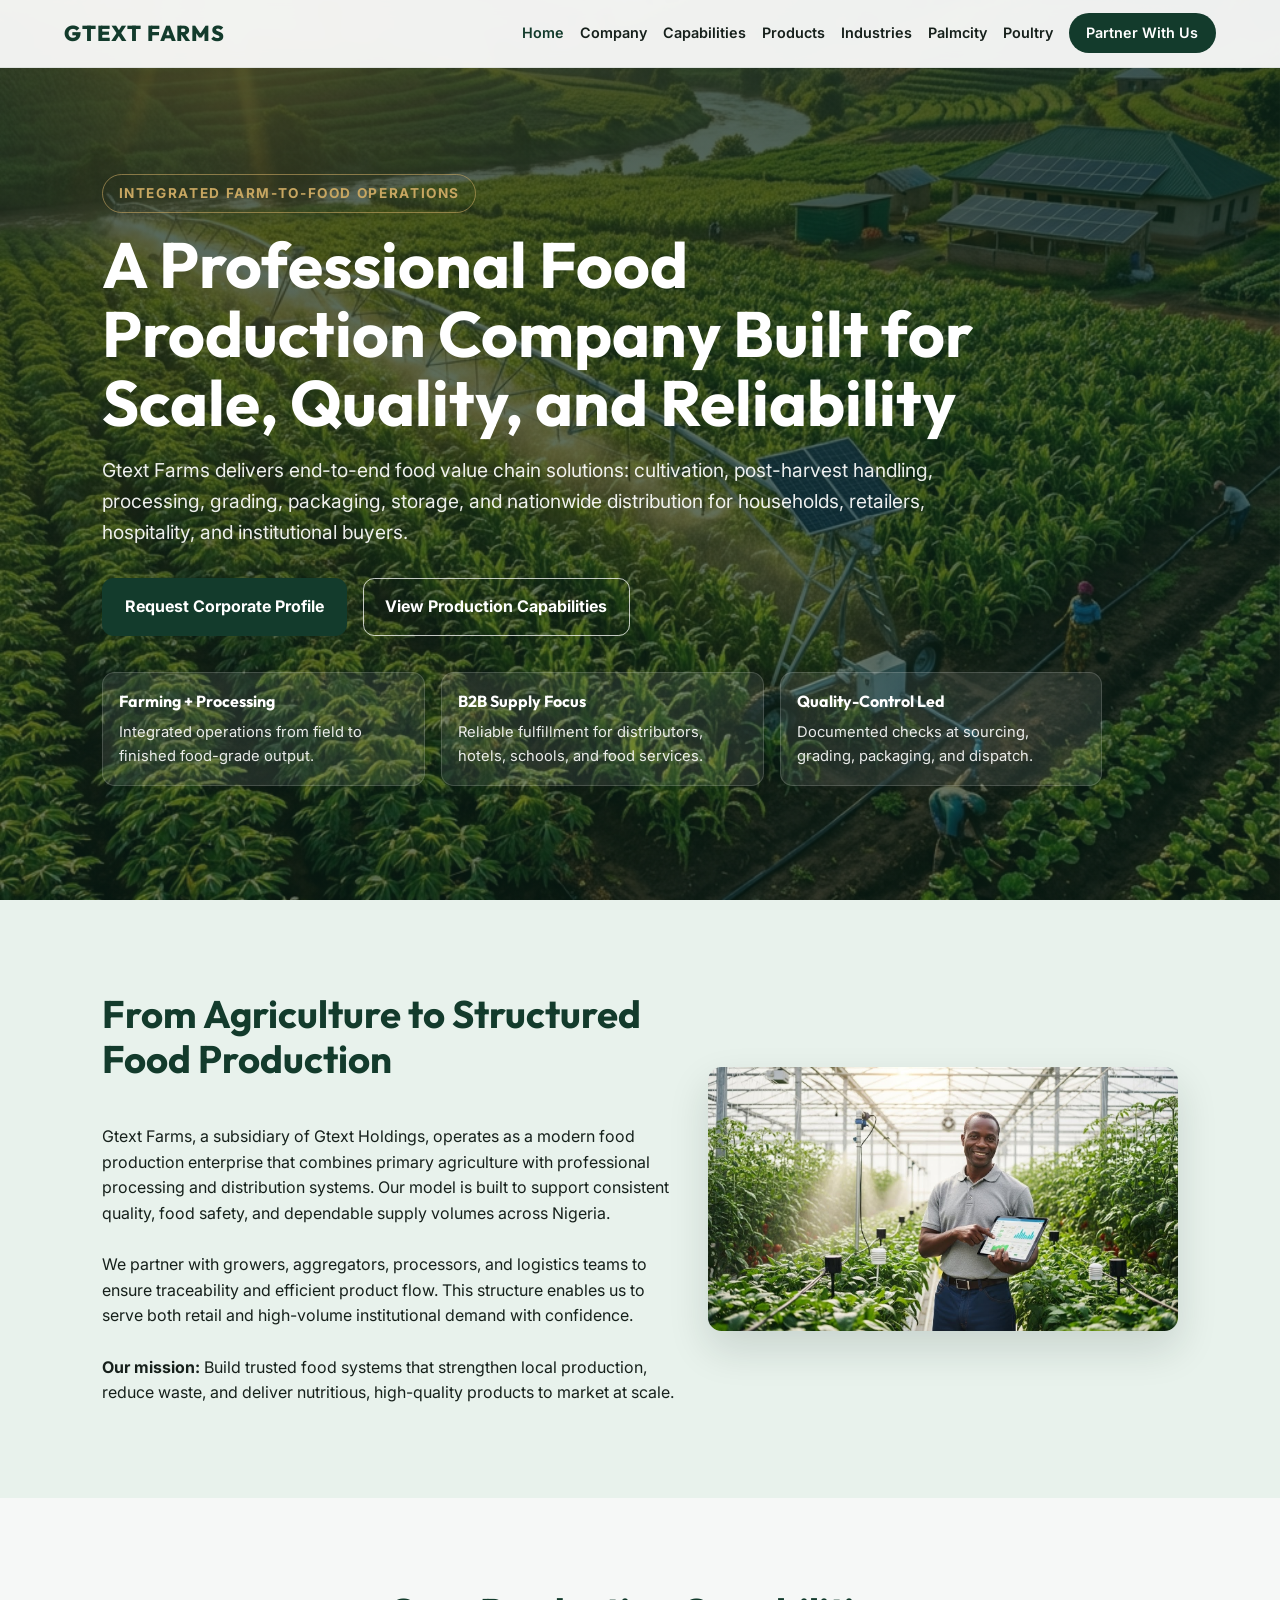
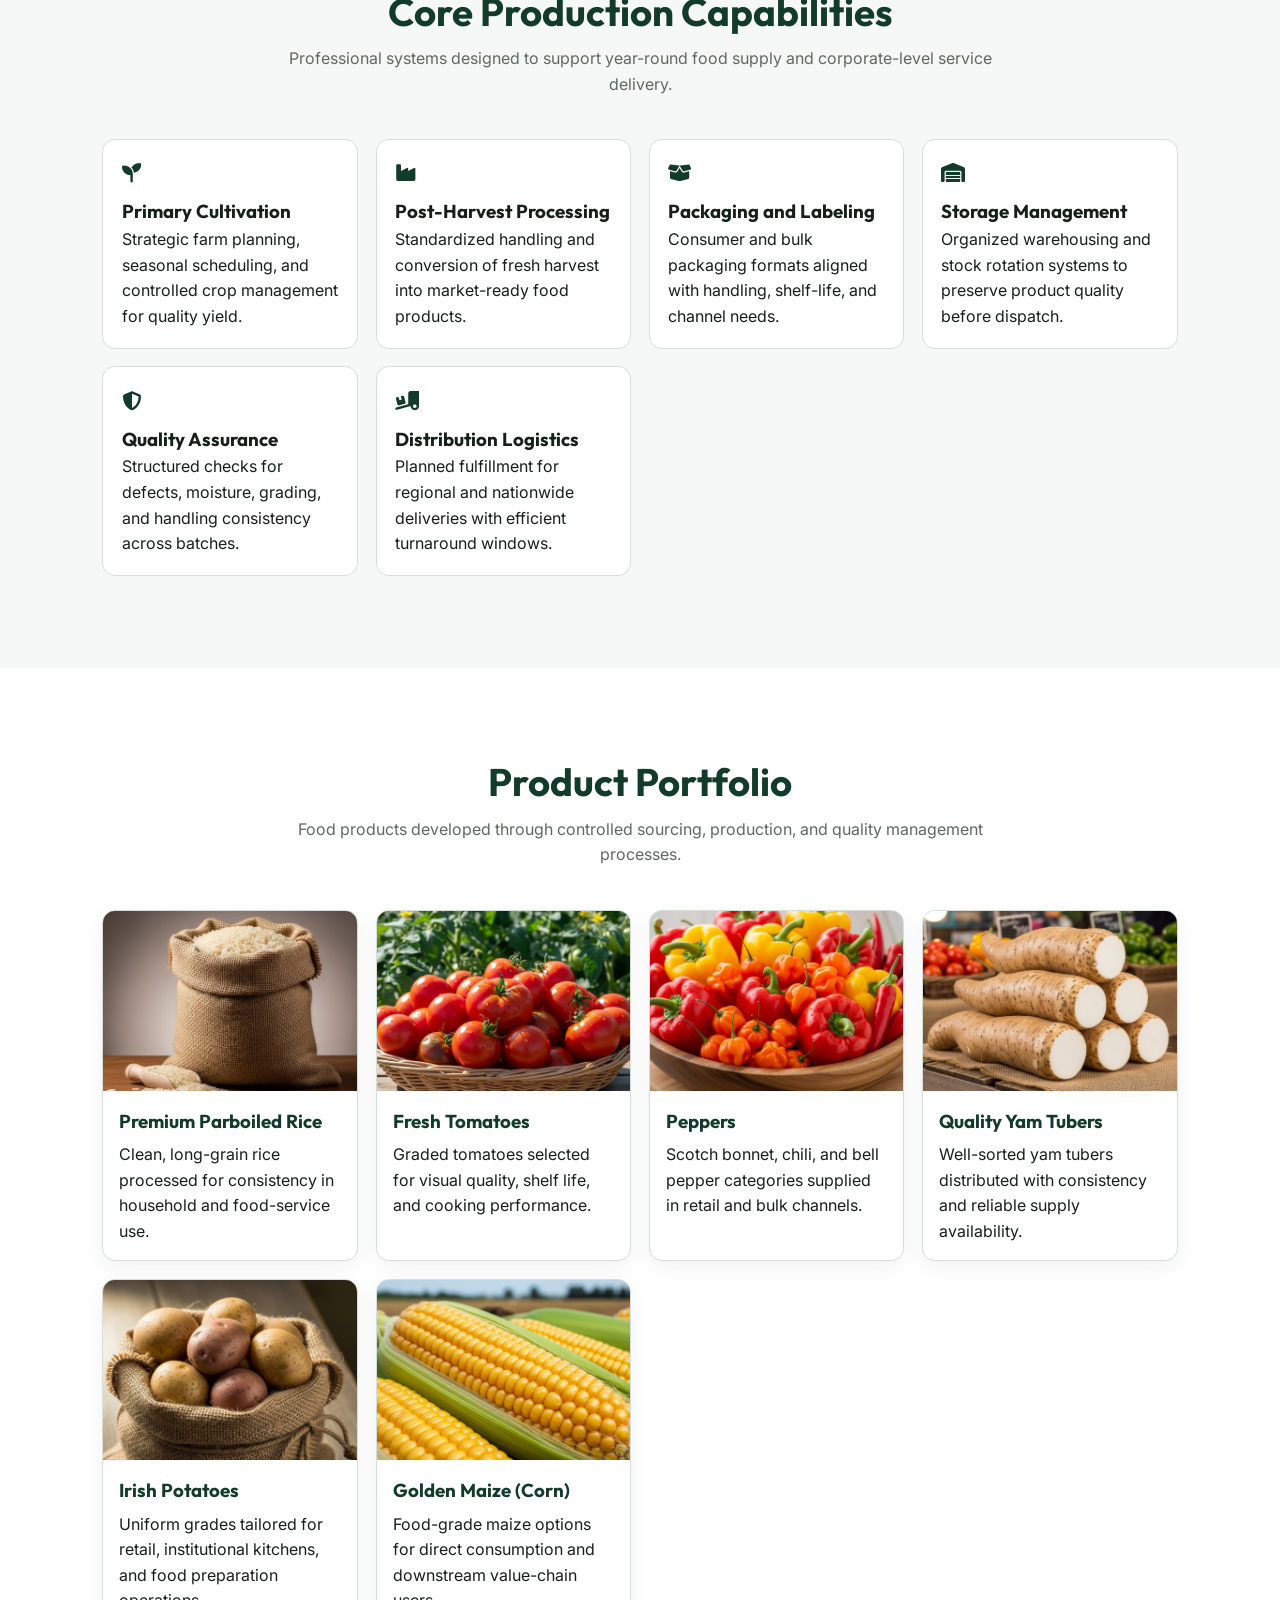
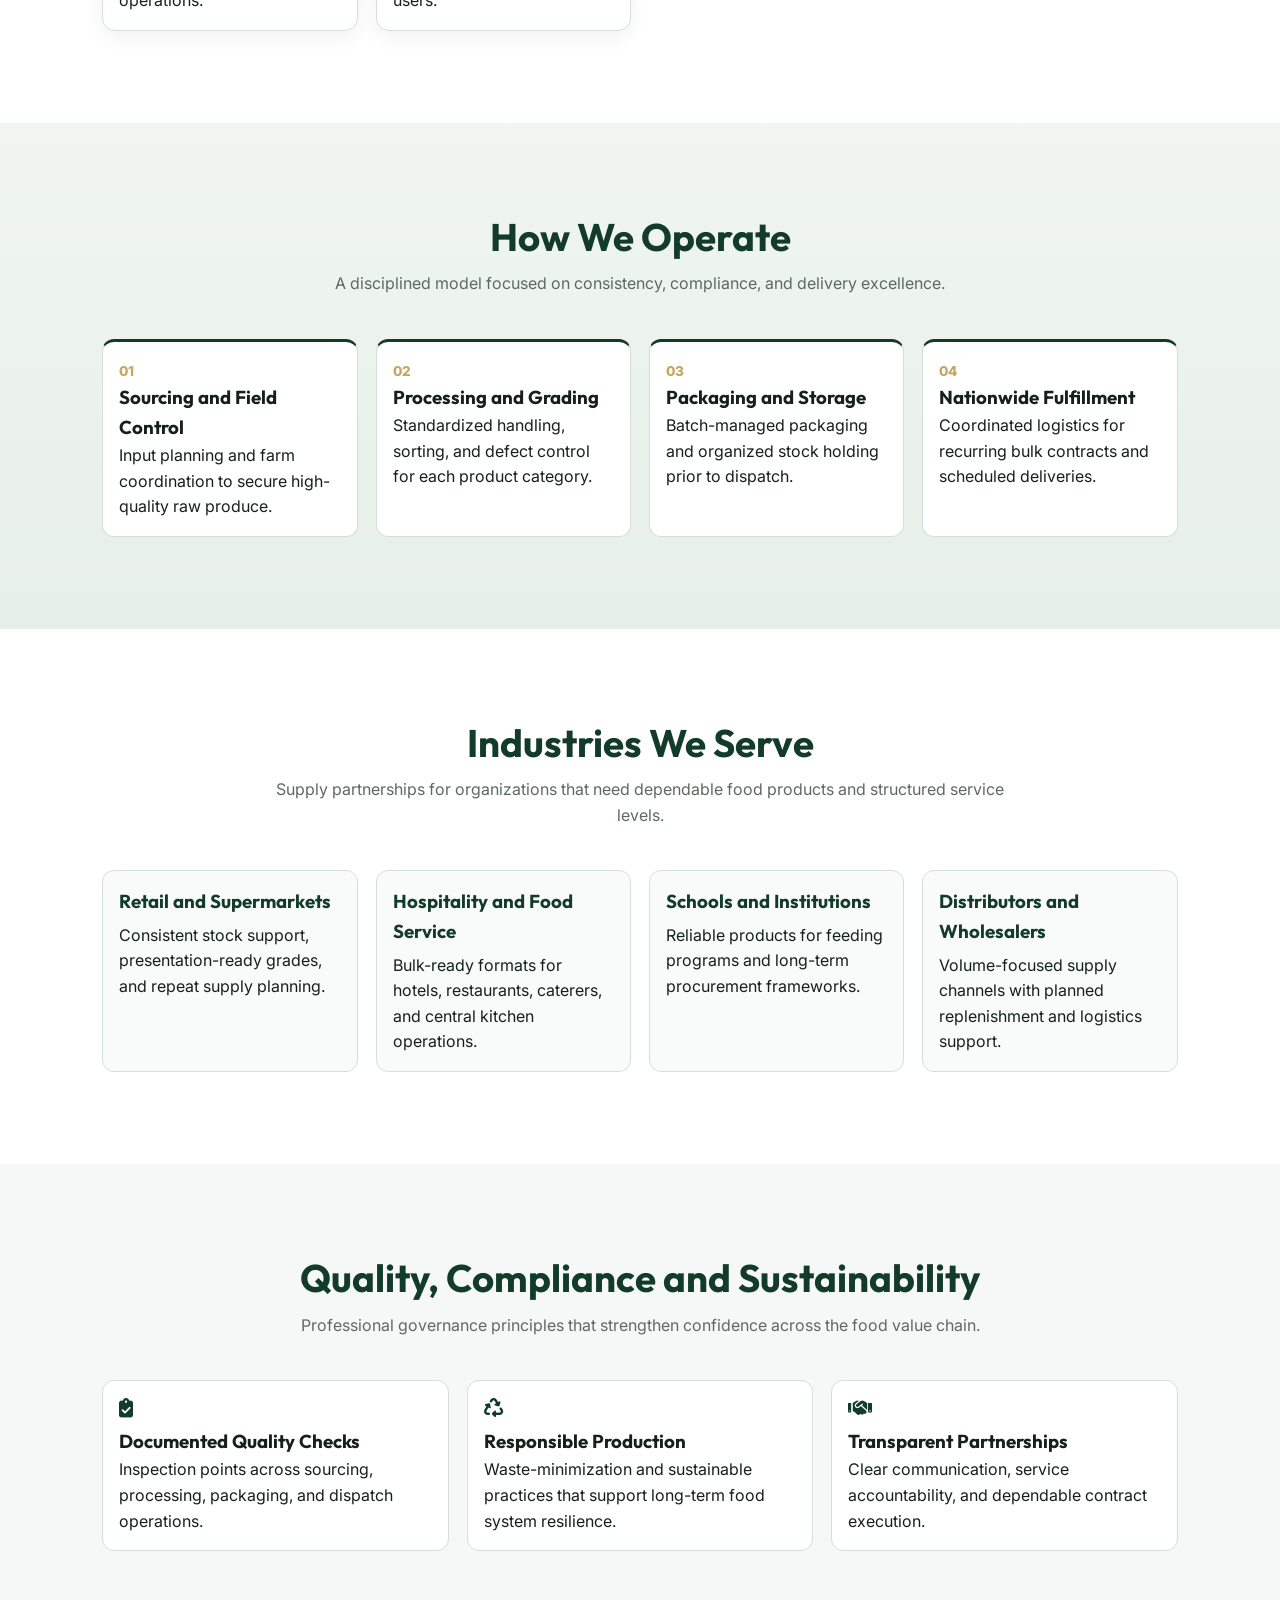
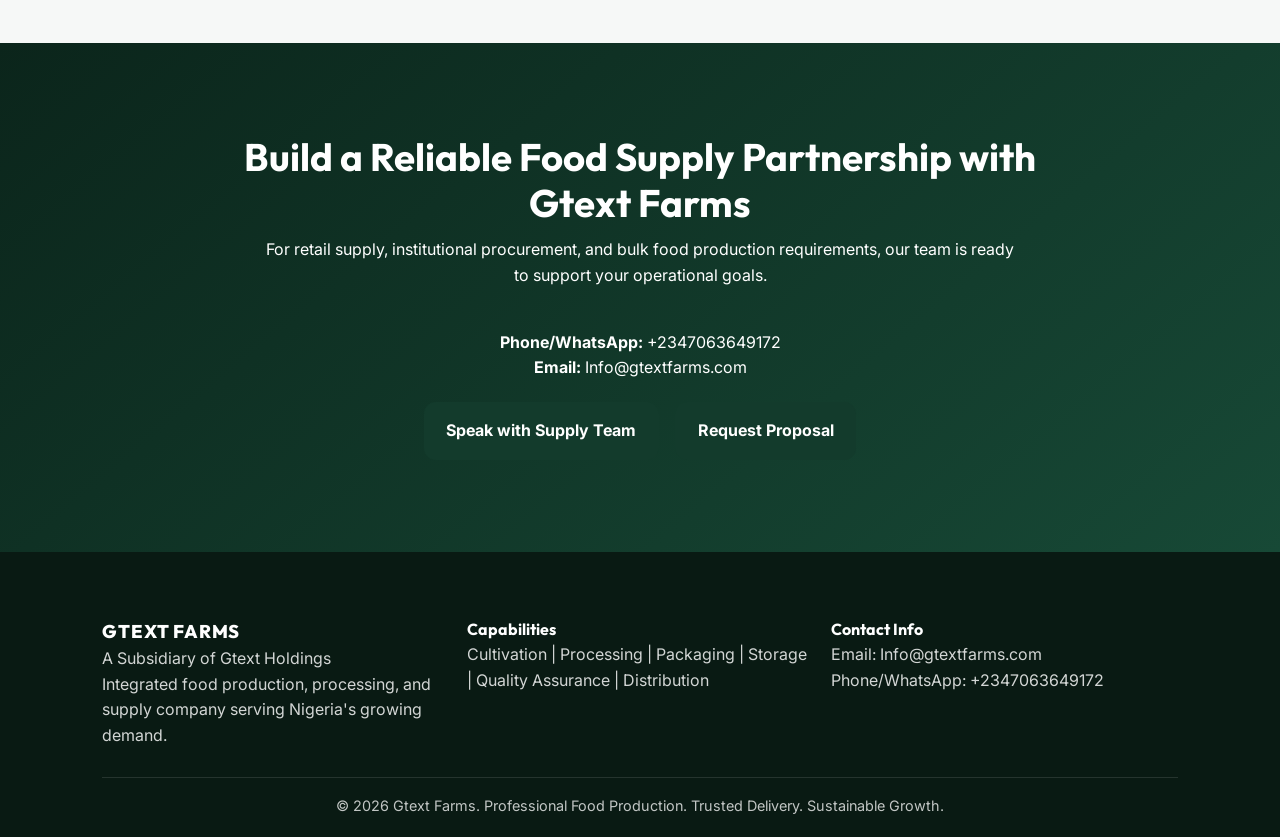
==== commit a2ab36da: "feat: Enhance navigation with toggle functionality and add new links for Palmcity and Poultry across" ====
--- a/index.html
+++ b/index.html
@@ -22,15 +22,24 @@
         <div class="logo-container">
             <span class="brand-name">GTEXT FARMS</span>
         </div>
+        <input type="checkbox" id="nav-toggle" class="nav-toggle-input">
+        <label for="nav-toggle" class="nav-toggle" aria-label="Toggle menu">
+            <span></span>
+            <span></span>
+            <span></span>
+        </label>
         <ul class="nav-links">
             <li><a href="index.html" class="nav-active">Home</a></li>
             <li><a href="company.html">Company</a></li>
             <li><a href="capabilities.html">Capabilities</a></li>
             <li><a href="products.html">Products</a></li>
             <li><a href="industries.html">Industries</a></li>
+            <li><a href="/palmcity">Palmcity</a></li>
+            <li><a href="/poultry">Poultry</a></li>
             <li><a href="contact.html" class="cta-nav">Partner With Us</a></li>
         </ul>
     </nav>
+
 
     <header class="hero" id="home">
         <span class="hero-tag">Integrated Farm-to-Food Operations</span>
--- a/style.css
+++ b/style.css
@@ -59,9 +59,38 @@
     color: var(--primary-green);
 }
 
+.nav-toggle-input {
+    position: absolute;
+    width: 1px;
+    height: 1px;
+    overflow: hidden;
+    clip: rect(0, 0, 0, 0);
+}
+
+.nav-toggle {
+    display: none;
+    width: 42px;
+    height: 42px;
+    border: 1px solid var(--border);
+    border-radius: 0.5rem;
+    background: var(--white);
+    cursor: pointer;
+    align-items: center;
+    justify-content: center;
+    flex-direction: column;
+    gap: 5px;
+}
+
+.nav-toggle span {
+    display: block;
+    width: 18px;
+    height: 2px;
+    background: var(--primary-green);
+}
+
 .nav-links {
     display: flex;
-    gap: 1.4rem;
+    gap: 1rem;
     list-style: none;
     align-items: center;
 }
@@ -70,7 +99,7 @@
     text-decoration: none;
     color: var(--dark-text);
     font-weight: 600;
-    font-size: 0.95rem;
+    font-size: 0.9rem;
     transition: var(--transition);
 }
 
@@ -467,19 +496,108 @@
     margin-bottom: 0.45rem;
 }
 
+.poultry-intro {
+    display: grid;
+    grid-template-columns: 1.1fr 0.9fr;
+    align-items: center;
+    gap: 2rem;
+}
+
+.poultry-intro img {
+    width: 100%;
+    display: block;
+    border-radius: 0.85rem;
+    box-shadow: 0 18px 40px rgba(15, 32, 25, 0.14);
+}
+
+.poultry-line {
+    display: flex;
+    flex-wrap: wrap;
+    gap: 0.55rem;
+    margin-top: 1.1rem;
+}
+
+.poultry-chip {
+    background: var(--light-green);
+    color: var(--primary-green);
+    border: 1px solid var(--border);
+    border-radius: 999px;
+    padding: 0.4rem 0.8rem;
+    font-size: 0.82rem;
+    font-weight: 700;
+}
+
+.flock-grid {
+    display: grid;
+    grid-template-columns: repeat(auto-fit, minmax(230px, 1fr));
+    gap: 1.1rem;
+}
+
+.flock-card {
+    background: var(--white);
+    border: 1px solid var(--border);
+    border-radius: 0.8rem;
+    padding: 1.2rem;
+}
+
+.flock-card span {
+    display: inline-block;
+    color: var(--accent-gold);
+    font-size: 0.78rem;
+    font-weight: 800;
+    letter-spacing: 0.08em;
+    text-transform: uppercase;
+    margin-bottom: 0.45rem;
+}
+
+.flock-card h3 {
+    color: var(--primary-green);
+    margin-bottom: 0.4rem;
+}
+
 @media (max-width: 980px) {
     .hero-stats {
         grid-template-columns: 1fr;
     }
 
-    .welcome {
+    .welcome,
+    .poultry-intro {
         grid-template-columns: 1fr;
     }
 }
 
-@media (max-width: 820px) {
+@media (max-width: 1100px) {
+    .nav-toggle {
+        display: flex;
+    }
+
     .nav-links {
         display: none;
+        position: absolute;
+        top: 100%;
+        left: 0;
+        right: 0;
+        background: rgba(255, 255, 255, 0.98);
+        flex-direction: column;
+        align-items: stretch;
+        padding: 0.8rem 5% 1.2rem;
+        gap: 0.15rem;
+        border-bottom: 1px solid var(--border);
+        box-shadow: 0 12px 24px rgba(15, 30, 24, 0.08);
+    }
+
+    .nav-toggle-input:checked ~ .nav-links {
+        display: flex;
+    }
+
+    .nav-links a {
+        display: block;
+        padding: 0.75rem 0.15rem;
+    }
+
+    .cta-nav {
+        text-align: center;
+        margin-top: 0.4rem;
     }
 
     .hero {
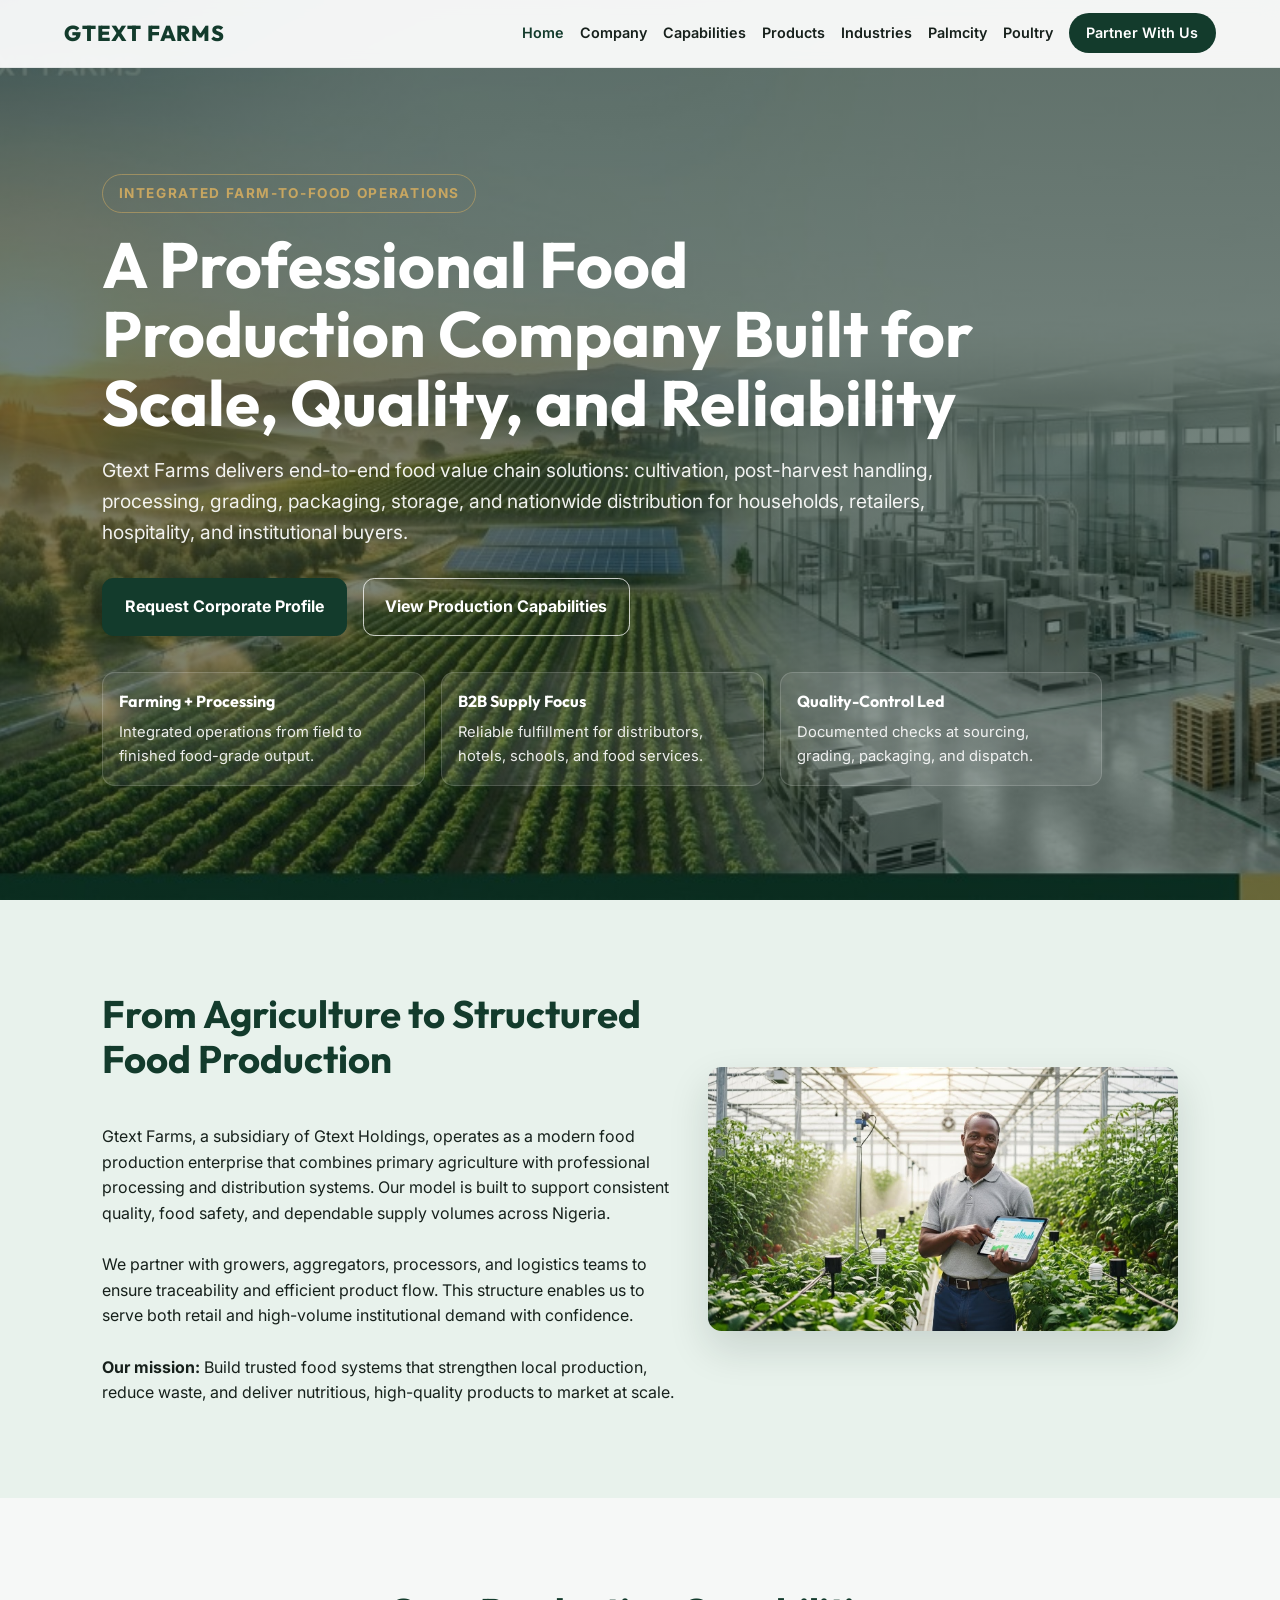
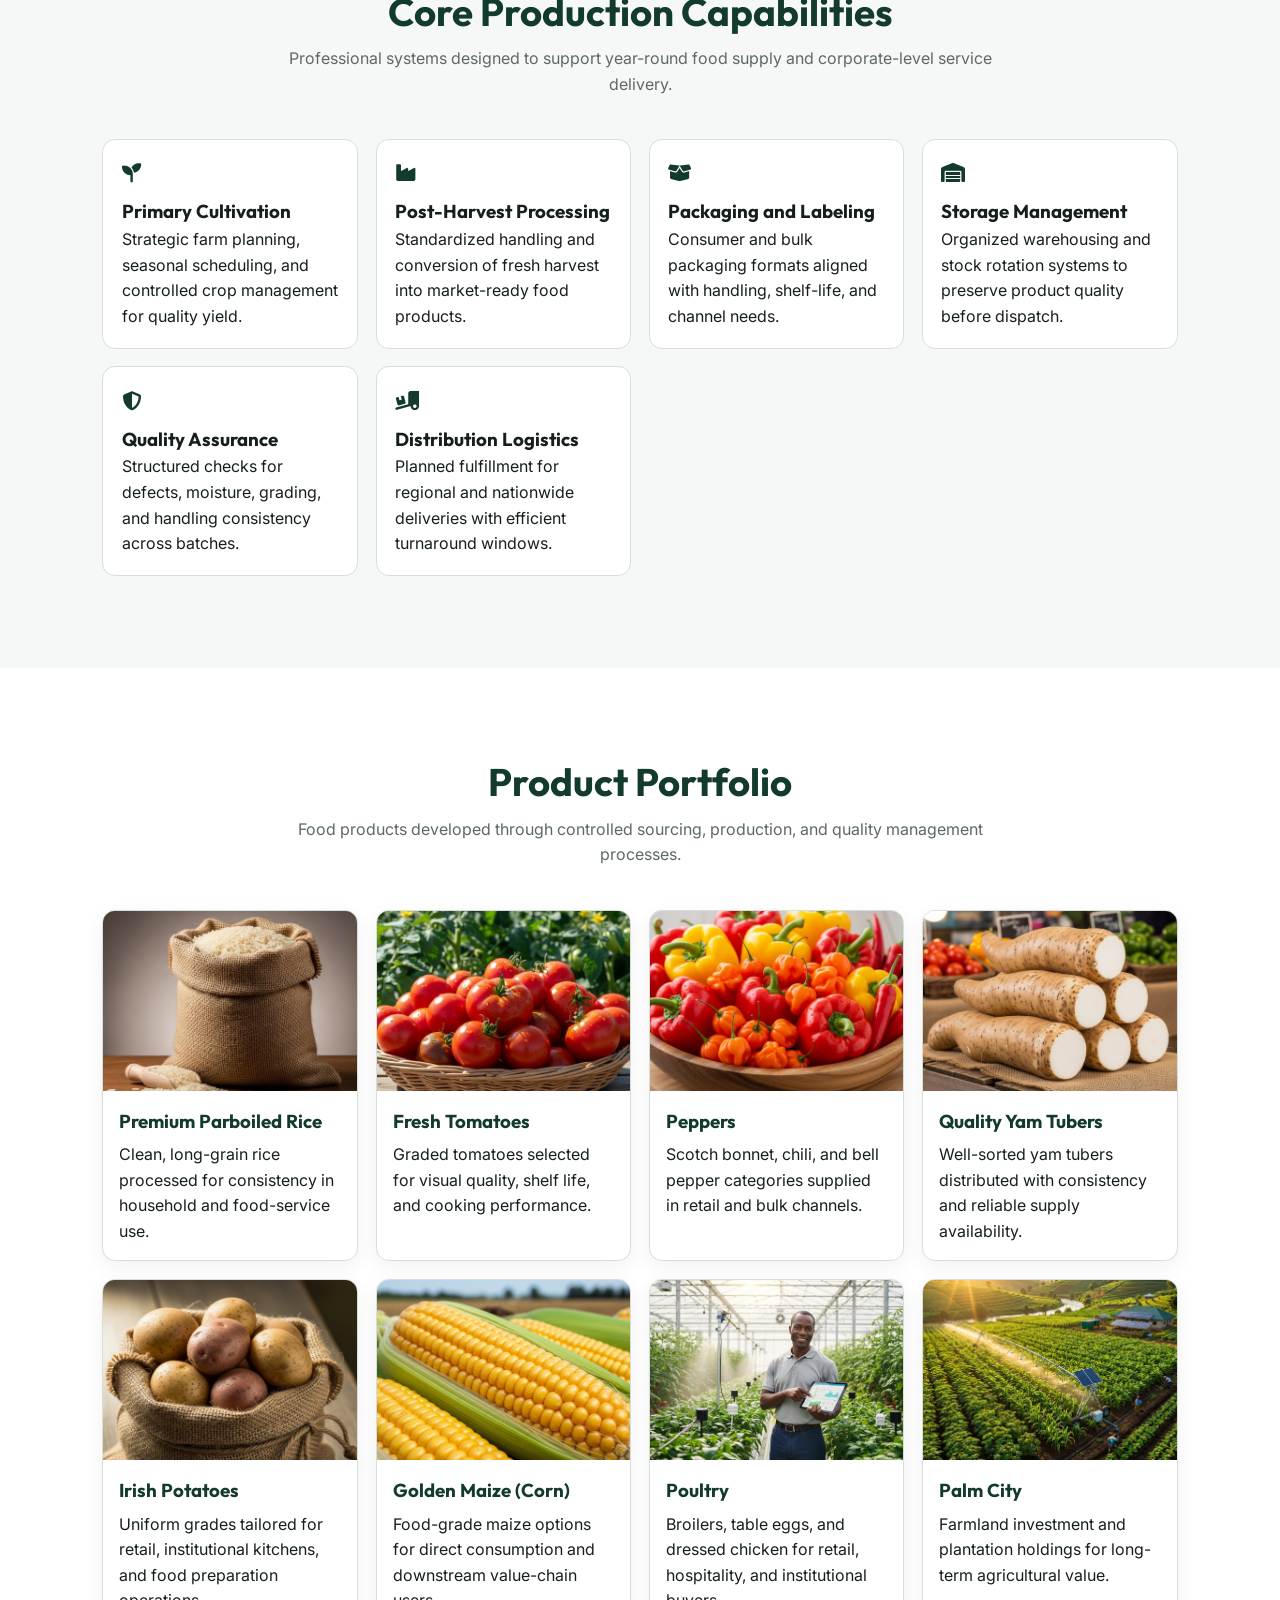
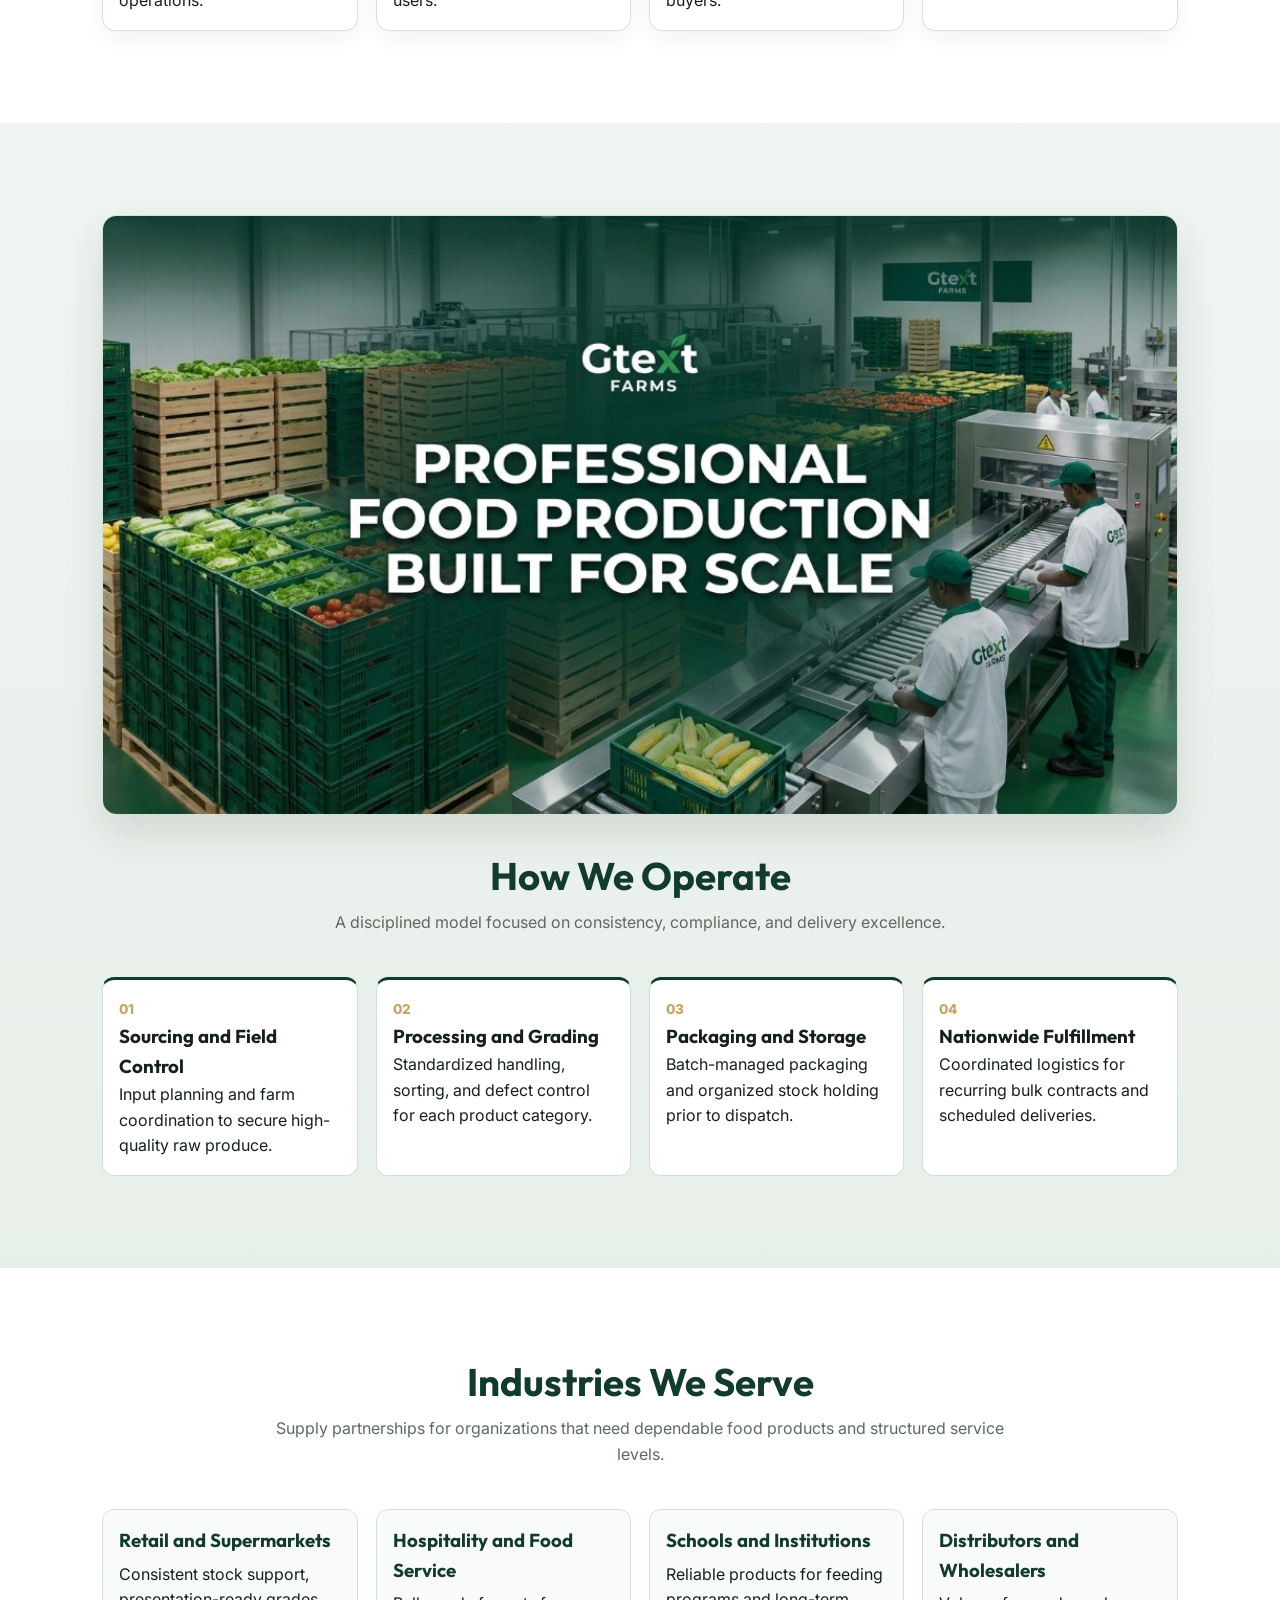
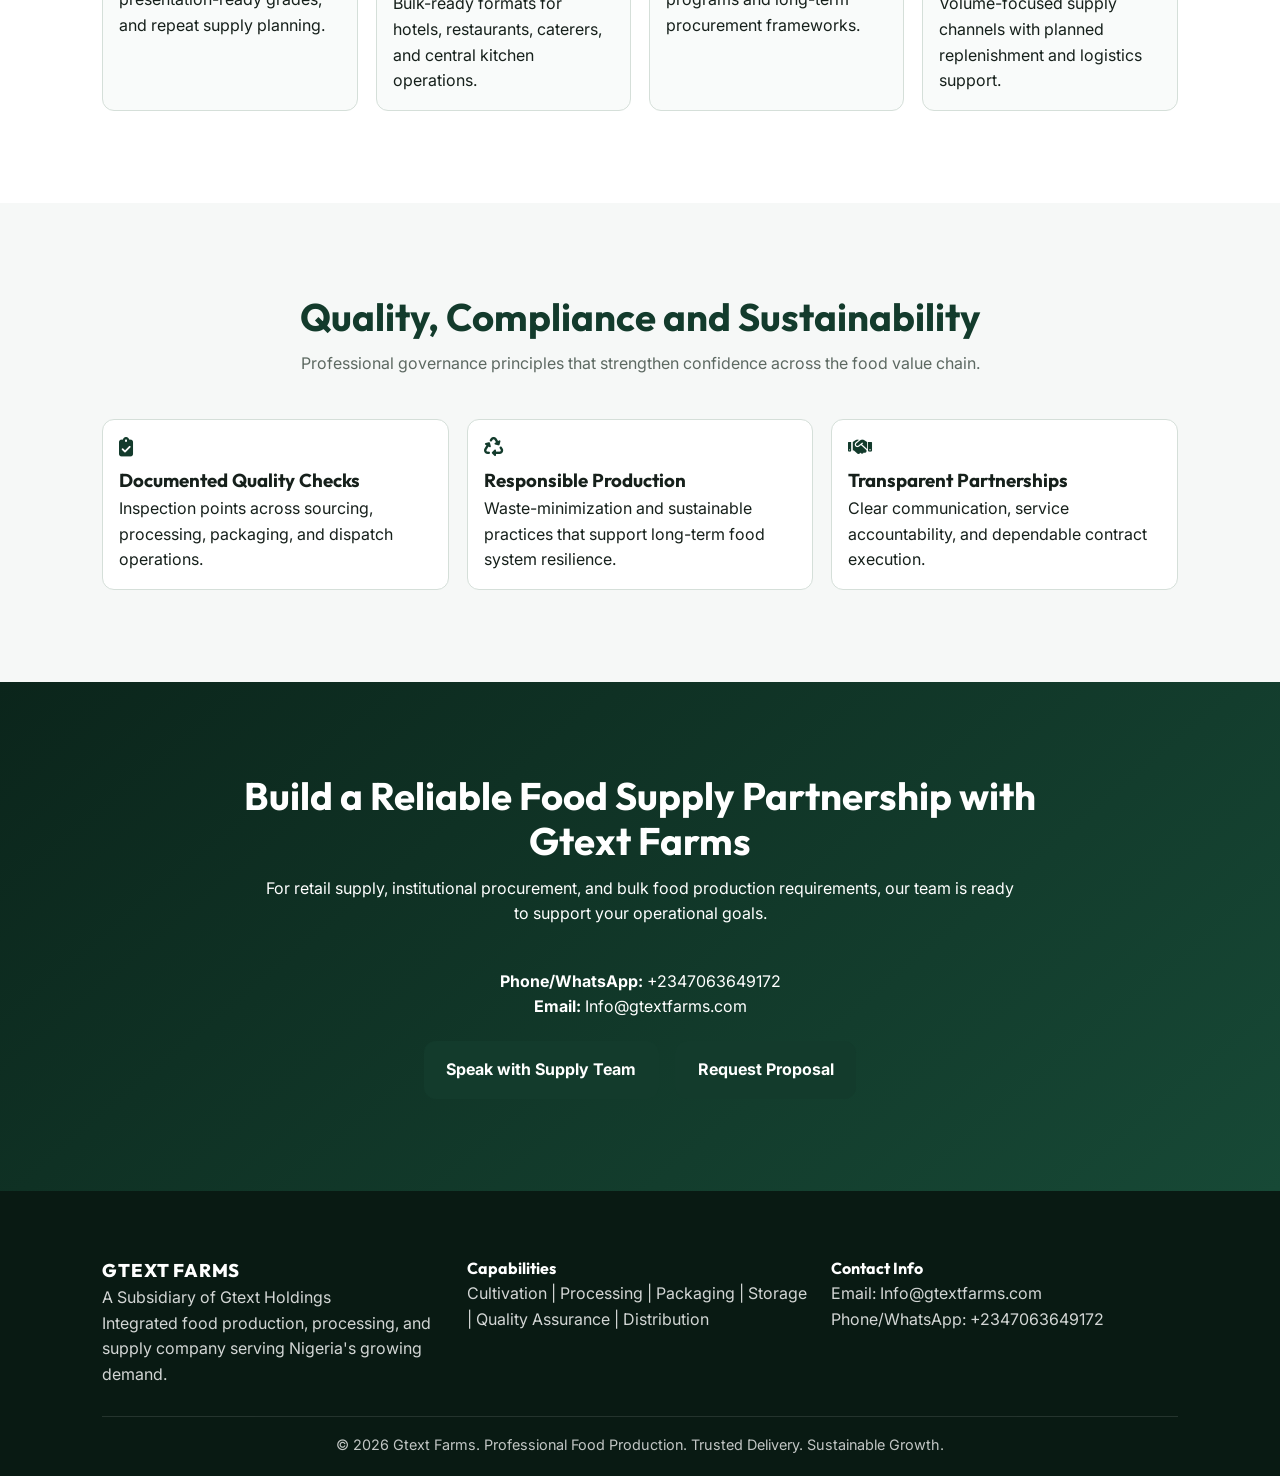
==== commit b1d6db70: "feat: Add new product cards for Poultry and Palm City, enhance visuals on company and index pages, a" ====
--- a/index.html
+++ b/index.html
@@ -175,10 +175,27 @@
                     <p>Food-grade maize options for direct consumption and downstream value-chain users.</p>
                 </div>
             </div>
+            <div class="product-card">
+                <div class="product-img" style="background-image: url('images/farmer.png');"></div>
+                <div class="product-info">
+                    <h3>Poultry</h3>
+                    <p>Broilers, table eggs, and dressed chicken for retail, hospitality, and institutional buyers.</p>
+                </div>
+            </div>
+            <div class="product-card">
+                <div class="product-img" style="background-image: url('images/hero_farm_landscape.png');"></div>
+                <div class="product-info">
+                    <h3>Palm City</h3>
+                    <p>Farmland investment and plantation holdings for long-term agricultural value.</p>
+                </div>
+            </div>
         </div>
     </section>
 
     <section class="ops-section">
+        <div class="ops-banner">
+            <img src="images/production-scale-banner.jpg" alt="Gtext Farms professional food production built for scale">
+        </div>
         <div class="section-header">
             <h2>How We Operate</h2>
             <p>A disciplined model focused on consistency, compliance, and delivery excellence.</p>
--- a/style.css
+++ b/style.css
@@ -120,7 +120,7 @@
 
 .hero {
     min-height: 100vh;
-    background: linear-gradient(rgba(11, 37, 27, 0.72), rgba(11, 37, 27, 0.58)), url('images/hero_farm_landscape.png');
+    background: linear-gradient(rgba(11, 37, 27, 0.66), rgba(11, 37, 27, 0.48)), url('images/farm-to-factory-banner.jpg');
     background-size: cover;
     background-position: center;
     color: var(--white);
@@ -240,6 +240,10 @@
     text-align: left;
 }
 
+.section-left p {
+    margin-left: 0;
+}
+
 .section-header h2 {
     font-size: clamp(1.7rem, 3vw, 2.6rem);
     color: var(--primary-green);
@@ -334,6 +338,19 @@
     background: linear-gradient(180deg, #f0f5f2 0%, #e7efe9 100%);
 }
 
+.ops-banner {
+    margin: 0 auto 2.4rem;
+    border-radius: 0.9rem;
+    overflow: hidden;
+    border: 1px solid var(--border);
+    box-shadow: 0 18px 40px rgba(15, 32, 25, 0.12);
+}
+
+.ops-banner img {
+    width: 100%;
+    display: block;
+}
+
 .process-grid {
     grid-template-columns: repeat(auto-fit, minmax(220px, 1fr));
 }
@@ -443,10 +460,29 @@
 
 .page-hero {
     padding: 140px 8% 60px;
-    background: linear-gradient(rgba(11, 37, 27, 0.82), rgba(11, 37, 27, 0.72)), url('images/hero_farm_landscape.png');
+    background: linear-gradient(rgba(11, 37, 27, 0.78), rgba(11, 37, 27, 0.66)), url('images/farm-to-factory-banner.jpg');
     background-size: cover;
     background-position: center;
     color: var(--white);
+}
+
+.page-hero-production {
+    background: linear-gradient(rgba(11, 37, 27, 0.72), rgba(11, 37, 27, 0.58)), url('images/production-scale-banner.jpg');
+    background-size: cover;
+    background-position: center;
+}
+
+.page-visual {
+    margin-top: 2rem;
+    border-radius: 0.9rem;
+    overflow: hidden;
+    border: 1px solid var(--border);
+    box-shadow: 0 18px 40px rgba(15, 32, 25, 0.12);
+}
+
+.page-visual img {
+    width: 100%;
+    display: block;
 }
 
 .page-kicker {
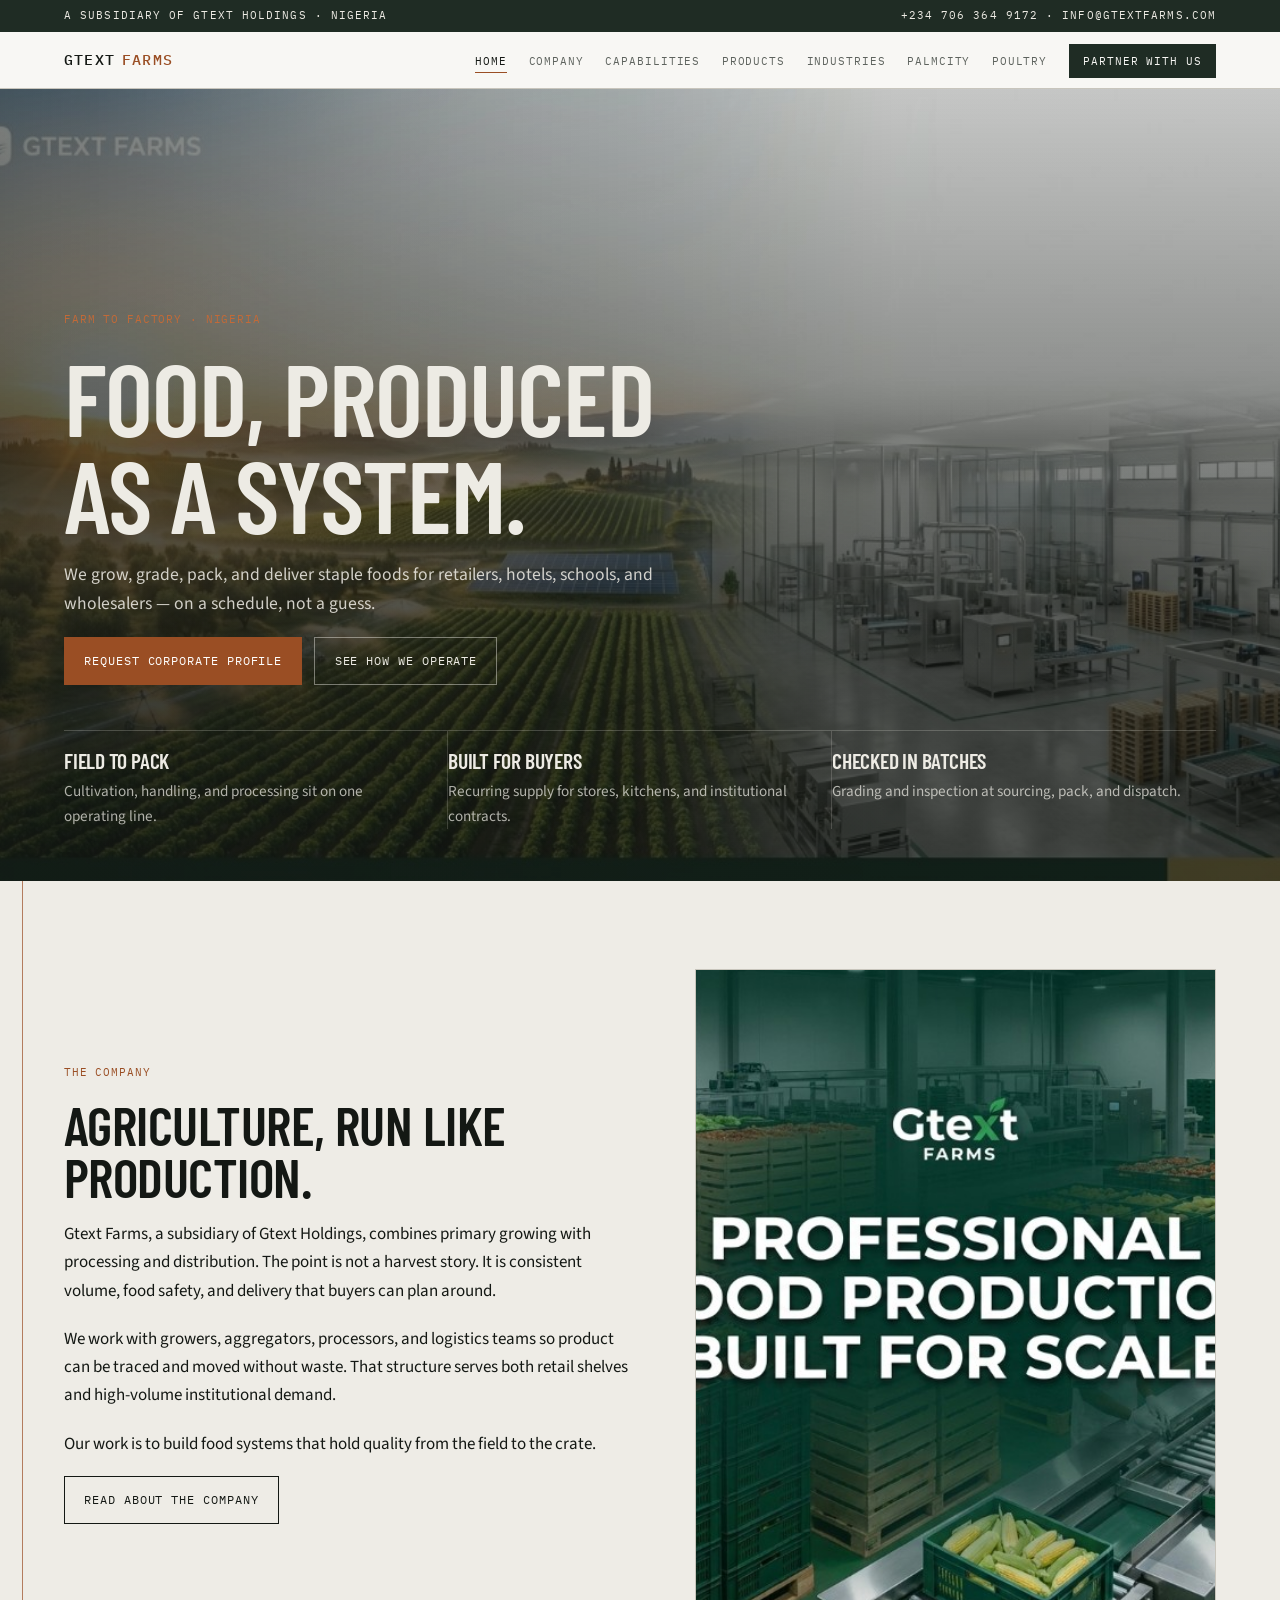
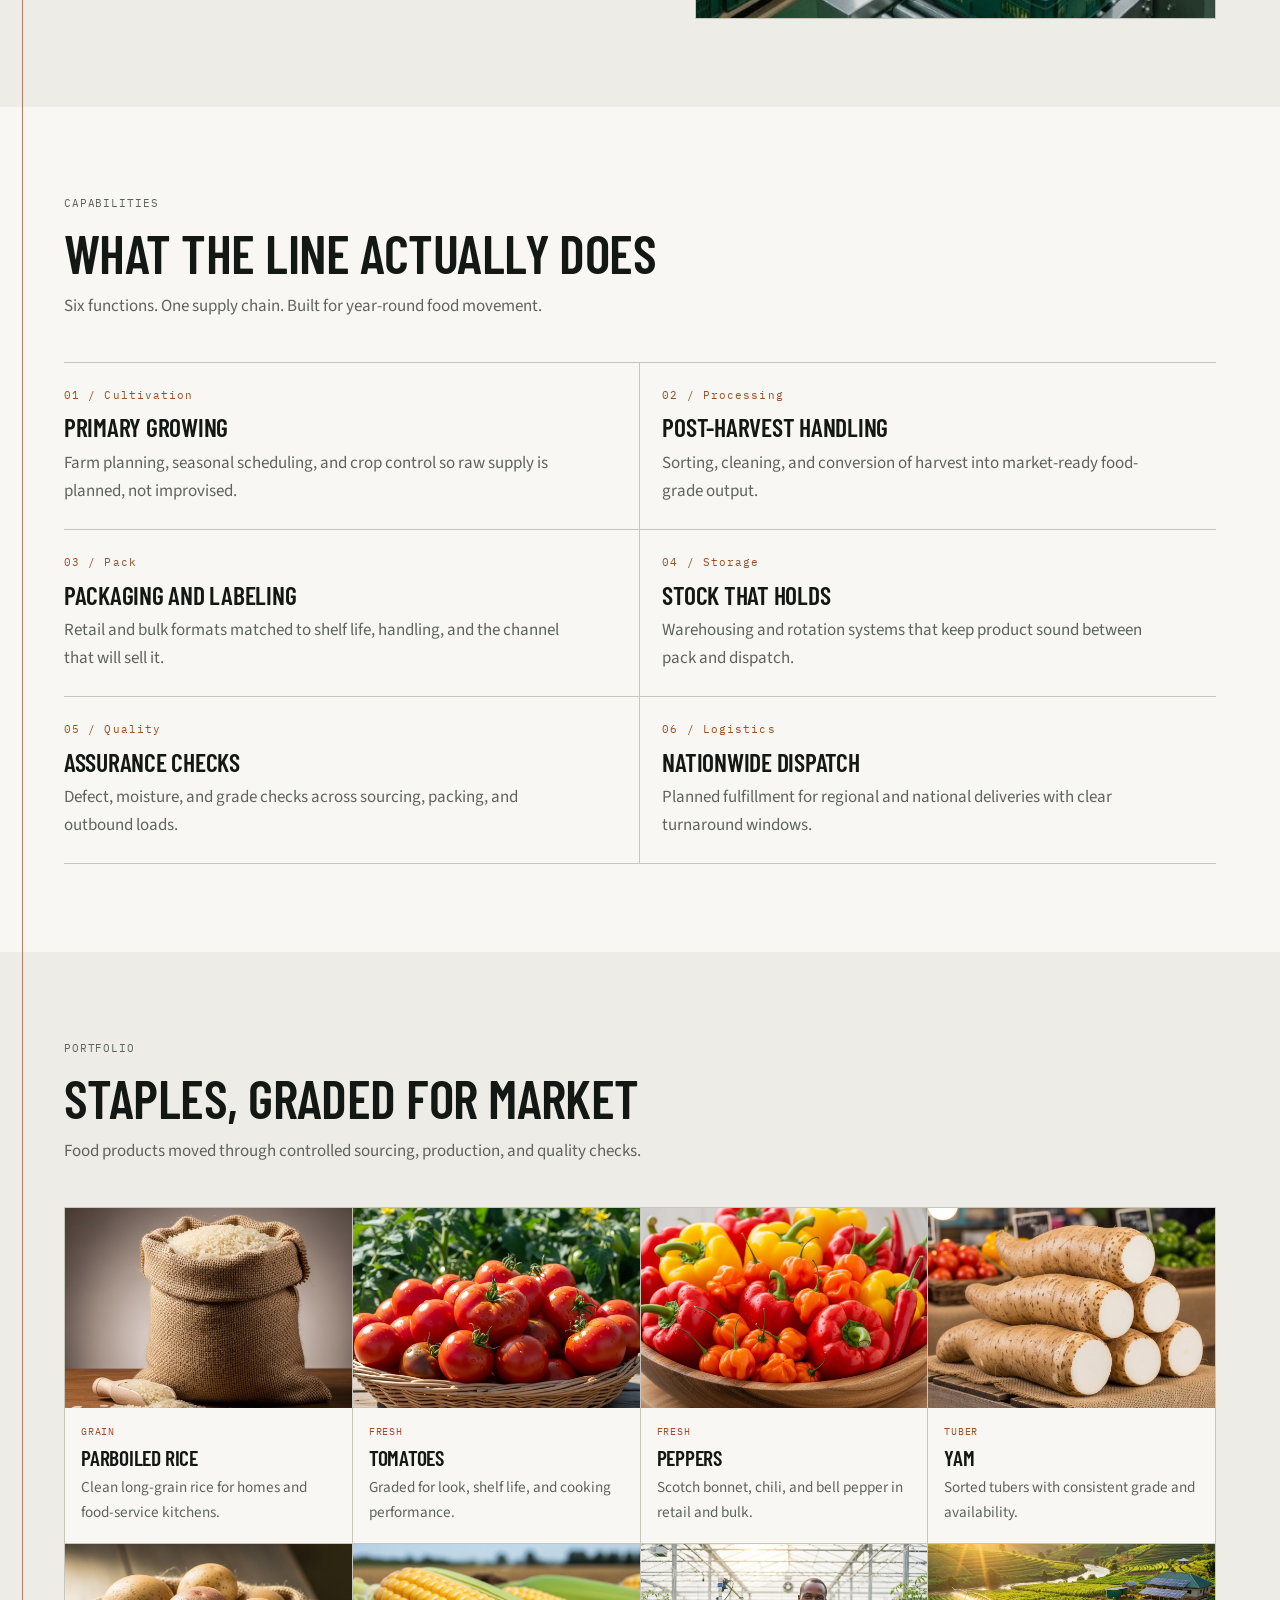
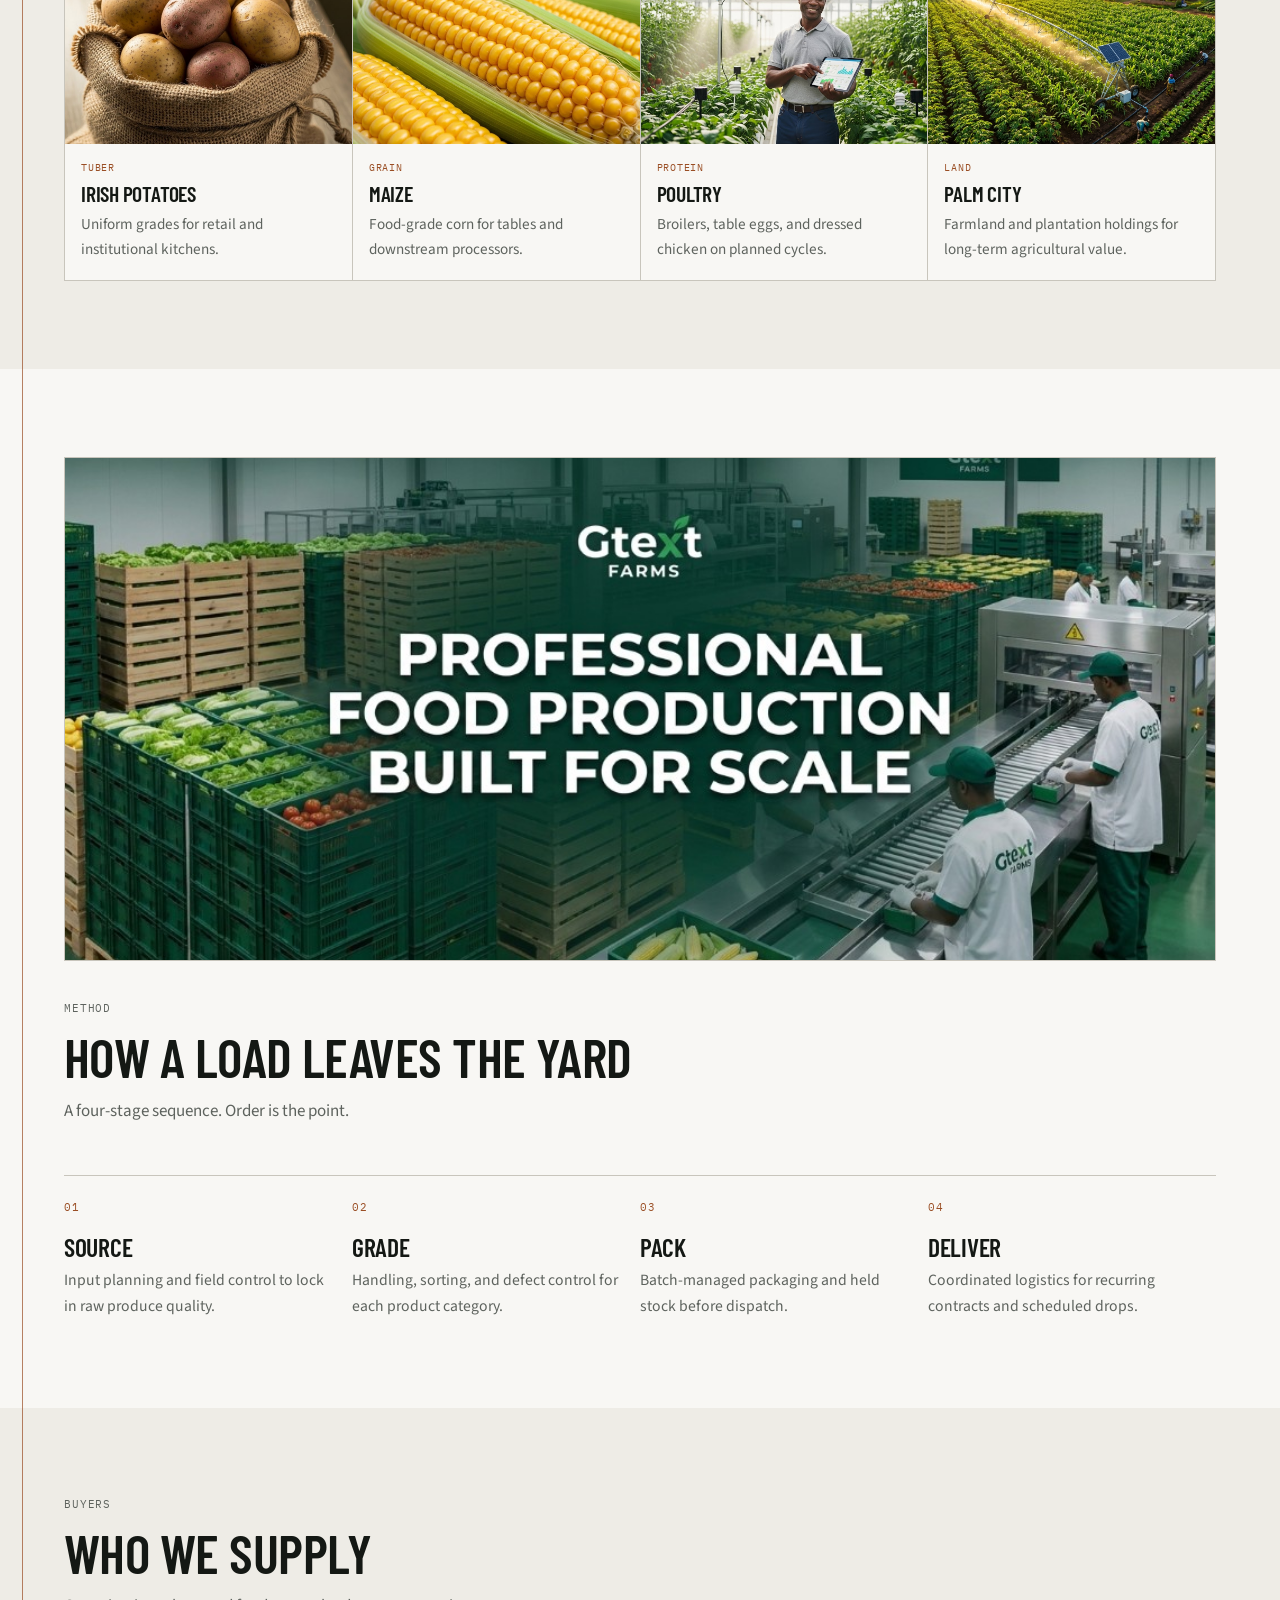
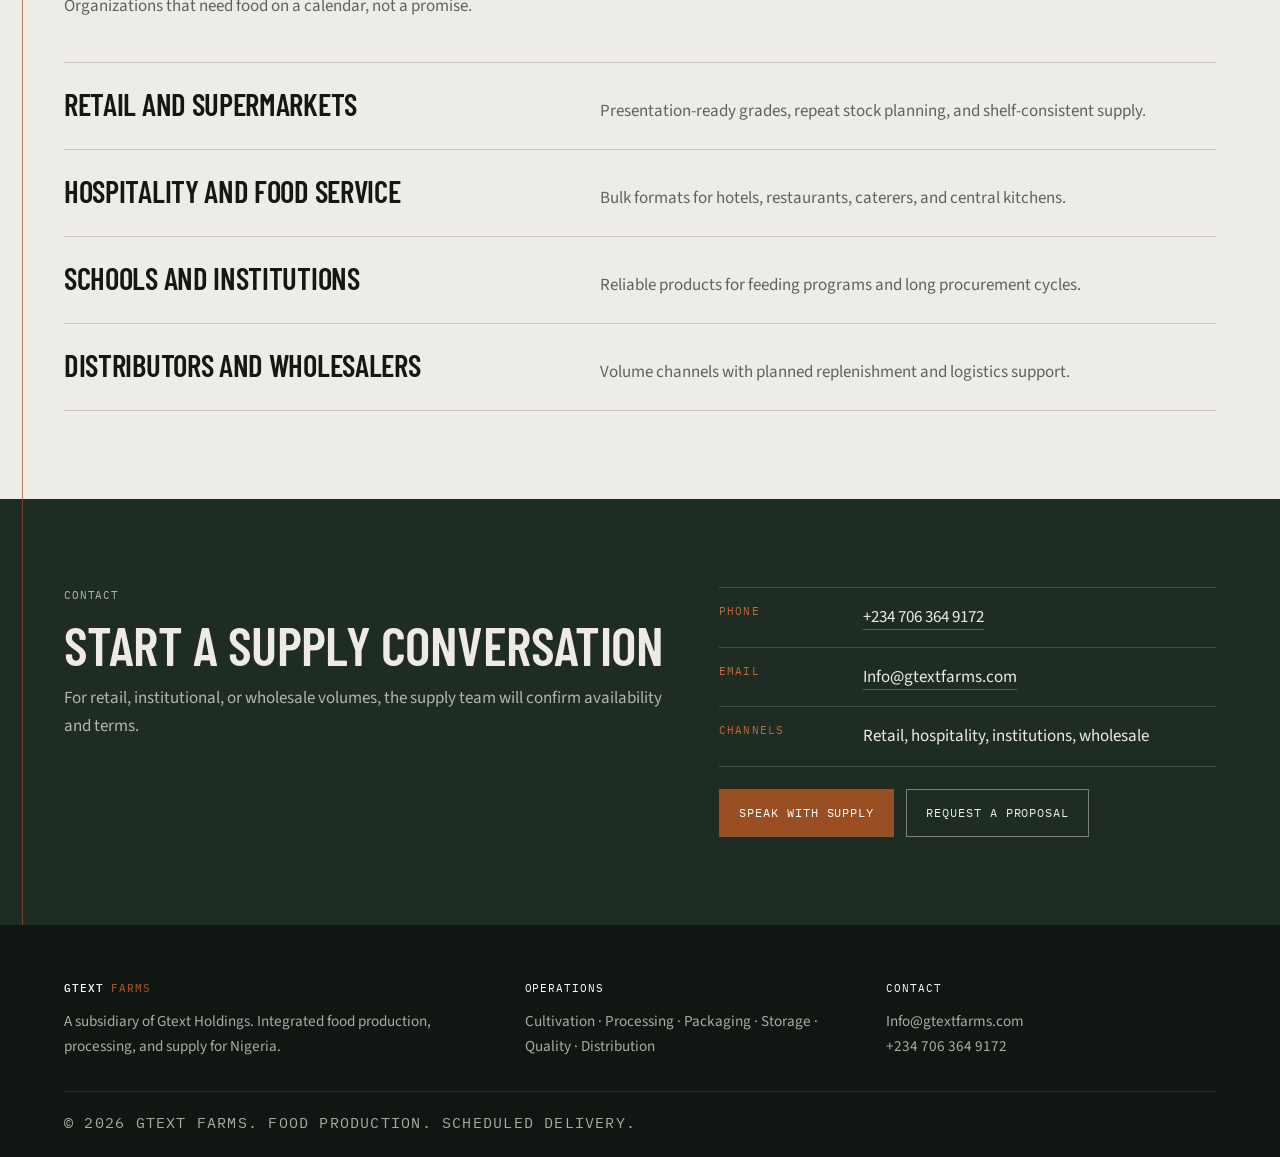
==== commit dc0d43ff: "feat: Revamp website layout and navigation across all pages, update typography, and enhance product " ====
--- a/index.html
+++ b/index.html
@@ -4,339 +4,350 @@
 <head>
     <meta charset="UTF-8">
     <meta name="viewport" content="width=device-width, initial-scale=1.0">
-    <title>Gtext Farms | Integrated Food Production & Supply Company</title>
+    <title>Gtext Farms | Integrated Food Production &amp; Supply</title>
     <meta name="description"
         content="Gtext Farms is an integrated food production company in Nigeria providing cultivation, processing, quality assurance, packaging, logistics, and reliable bulk supply.">
     <link rel="preconnect" href="https://fonts.googleapis.com">
     <link rel="preconnect" href="https://fonts.gstatic.com" crossorigin>
     <link
-        href="https://fonts.googleapis.com/css2?family=Inter:wght@400;500;600;700&family=Outfit:wght@500;700;800&display=swap"
+        href="https://fonts.googleapis.com/css2?family=Barlow+Condensed:wght@500;600;700&family=IBM+Plex+Mono:wght@400;500&family=Source+Sans+3:wght@400;500;600&display=swap"
         rel="stylesheet">
     <link rel="stylesheet" href="style.css">
-    <link rel="stylesheet" href="https://cdnjs.cloudflare.com/ajax/libs/font-awesome/6.4.0/css/all.min.css">
 </head>
 
 <body>
-
-    <nav>
-        <div class="logo-container">
-            <span class="brand-name">GTEXT FARMS</span>
+    <a class="skip" href="#main">Skip to content</a>
+
+    <header class="mast">
+        <div class="mast__bar">
+            <p>A subsidiary of Gtext Holdings · Nigeria</p>
+            <p>
+                <a href="tel:+2347063649172">+234 706 364 9172</a>
+                ·
+                <a href="mailto:Info@gtextfarms.com">Info@gtextfarms.com</a>
+            </p>
         </div>
-        <input type="checkbox" id="nav-toggle" class="nav-toggle-input">
-        <label for="nav-toggle" class="nav-toggle" aria-label="Toggle menu">
-            <span></span>
-            <span></span>
-            <span></span>
-        </label>
-        <ul class="nav-links">
-            <li><a href="index.html" class="nav-active">Home</a></li>
-            <li><a href="company.html">Company</a></li>
-            <li><a href="capabilities.html">Capabilities</a></li>
-            <li><a href="products.html">Products</a></li>
-            <li><a href="industries.html">Industries</a></li>
-            <li><a href="/palmcity">Palmcity</a></li>
-            <li><a href="/poultry">Poultry</a></li>
-            <li><a href="contact.html" class="cta-nav">Partner With Us</a></li>
-        </ul>
-    </nav>
-
-
-    <header class="hero" id="home">
-        <span class="hero-tag">Integrated Farm-to-Food Operations</span>
-        <h1>A Professional Food Production Company Built for Scale, Quality, and Reliability</h1>
-        <p>Gtext Farms delivers end-to-end food value chain solutions: cultivation, post-harvest handling, processing,
-            grading, packaging, storage, and nationwide distribution for households, retailers, hospitality, and
-            institutional buyers.</p>
-        <div class="hero-btns">
-            <a href="mailto:Info@gtextfarms.com" class="btn btn-primary">Request Corporate Profile</a>
-            <a href="capabilities.html" class="btn btn-secondary">View Production Capabilities</a>
-        </div>
-        <div class="hero-stats">
-            <div class="stat-card">
-                <h3>Farming + Processing</h3>
-                <p>Integrated operations from field to finished food-grade output.</p>
-            </div>
-            <div class="stat-card">
-                <h3>B2B Supply Focus</h3>
-                <p>Reliable fulfillment for distributors, hotels, schools, and food services.</p>
-            </div>
-            <div class="stat-card">
-                <h3>Quality-Control Led</h3>
-                <p>Documented checks at sourcing, grading, packaging, and dispatch.</p>
-            </div>
+        <div class="mast__inner">
+            <a class="brand" href="index.html">Gtext <span>Farms</span></a>
+            <button class="nav-toggle" type="button" aria-expanded="false" aria-controls="site-nav" aria-label="Open menu">
+                <span></span><span></span><span></span>
+            </button>
+            <nav id="site-nav">
+                <ul class="nav-links">
+                    <li><a href="index.html" class="is-active">Home</a></li>
+                    <li><a href="company.html">Company</a></li>
+                    <li><a href="capabilities.html">Capabilities</a></li>
+                    <li><a href="products.html">Products</a></li>
+                    <li><a href="industries.html">Industries</a></li>
+                    <li><a href="/palmcity">Palmcity</a></li>
+                    <li><a href="/poultry">Poultry</a></li>
+                    <li><a href="contact.html" class="cta-nav">Partner with us</a></li>
+                </ul>
+            </nav>
         </div>
     </header>
 
-    <section class="welcome" id="about">
-        <div class="welcome-content">
-            <div class="section-header section-left">
-                <h2>From Agriculture to Structured Food Production</h2>
+    <main id="main">
+        <section class="hero">
+            <div class="hero__media">
+                <img src="images/farm-to-factory-banner.jpg" alt="Gtext Farms field and processing operations" fetchpriority="high">
             </div>
-            <p>Gtext Farms, a subsidiary of Gtext Holdings, operates as a modern food production enterprise that combines
-                primary agriculture with professional processing and distribution systems. Our model is built to support
-                consistent quality, food safety, and dependable supply volumes across Nigeria.</p>
-            <br>
-            <p>We partner with growers, aggregators, processors, and logistics teams to ensure traceability and efficient
-                product flow. This structure enables us to serve both retail and high-volume institutional demand with
-                confidence.</p>
-            <br>
-            <p><strong>Our mission:</strong> Build trusted food systems that strengthen local production, reduce waste,
-                and deliver nutritious, high-quality products to market at scale.</p>
+            <div class="hero__shade"></div>
+            <div class="hero__copy">
+                <p class="kicker">Farm to factory · Nigeria</p>
+                <h1>Food, produced as a system.</h1>
+                <p class="lede">We grow, grade, pack, and deliver staple foods for retailers, hotels, schools, and wholesalers — on a schedule, not a guess.</p>
+                <div class="actions">
+                    <a class="btn btn--solid" href="mailto:Info@gtextfarms.com">Request corporate profile</a>
+                    <a class="btn btn--ghost" href="capabilities.html">See how we operate</a>
+                </div>
+            </div>
+            <div class="hero__stats">
+                <article class="stat">
+                    <h3>Field to pack</h3>
+                    <p>Cultivation, handling, and processing sit on one operating line.</p>
+                </article>
+                <article class="stat">
+                    <h3>Built for buyers</h3>
+                    <p>Recurring supply for stores, kitchens, and institutional contracts.</p>
+                </article>
+                <article class="stat">
+                    <h3>Checked in batches</h3>
+                    <p>Grading and inspection at sourcing, pack, and dispatch.</p>
+                </article>
+            </div>
+        </section>
+
+        <div class="rail">
+            <section class="band band--paper">
+                <div class="wrap split" data-reveal>
+                    <div class="split--copy">
+                        <p class="kicker">The company</p>
+                        <h2>Agriculture, run like production.</h2>
+                        <p>Gtext Farms, a subsidiary of Gtext Holdings, combines primary growing with processing and distribution. The point is not a harvest story. It is consistent volume, food safety, and delivery that buyers can plan around.</p>
+                        <p>We work with growers, aggregators, processors, and logistics teams so product can be traced and moved without waste. That structure serves both retail shelves and high-volume institutional demand.</p>
+                        <p>Our work is to build food systems that hold quality from the field to the crate.</p>
+                        <div class="actions">
+                            <a class="btn btn--line" href="company.html">Read about the company</a>
+                        </div>
+                    </div>
+                    <div class="frame">
+                        <img src="images/production-scale-banner.jpg" alt="Production and packing operations at Gtext Farms">
+                    </div>
+                </div>
+            </section>
+
+            <section class="band band--snow">
+                <div class="wrap">
+                    <div class="section-head" data-reveal>
+                        <p class="kicker">Capabilities</p>
+                        <h2>What the line actually does</h2>
+                        <p>Six functions. One supply chain. Built for year-round food movement.</p>
+                    </div>
+                    <div class="spec-grid" data-stagger>
+                        <article class="spec">
+                            <span class="spec__n">01 / Cultivation</span>
+                            <h3>Primary growing</h3>
+                            <p>Farm planning, seasonal scheduling, and crop control so raw supply is planned, not improvised.</p>
+                        </article>
+                        <article class="spec">
+                            <span class="spec__n">02 / Processing</span>
+                            <h3>Post-harvest handling</h3>
+                            <p>Sorting, cleaning, and conversion of harvest into market-ready food-grade output.</p>
+                        </article>
+                        <article class="spec">
+                            <span class="spec__n">03 / Pack</span>
+                            <h3>Packaging and labeling</h3>
+                            <p>Retail and bulk formats matched to shelf life, handling, and the channel that will sell it.</p>
+                        </article>
+                        <article class="spec">
+                            <span class="spec__n">04 / Storage</span>
+                            <h3>Stock that holds</h3>
+                            <p>Warehousing and rotation systems that keep product sound between pack and dispatch.</p>
+                        </article>
+                        <article class="spec">
+                            <span class="spec__n">05 / Quality</span>
+                            <h3>Assurance checks</h3>
+                            <p>Defect, moisture, and grade checks across sourcing, packing, and outbound loads.</p>
+                        </article>
+                        <article class="spec">
+                            <span class="spec__n">06 / Logistics</span>
+                            <h3>Nationwide dispatch</h3>
+                            <p>Planned fulfillment for regional and national deliveries with clear turnaround windows.</p>
+                        </article>
+                    </div>
+                </div>
+            </section>
+
+            <section class="band band--paper">
+                <div class="wrap">
+                    <div class="section-head" data-reveal>
+                        <p class="kicker">Portfolio</p>
+                        <h2>Staples, graded for market</h2>
+                        <p>Food products moved through controlled sourcing, production, and quality checks.</p>
+                    </div>
+                    <div class="product-grid" data-stagger>
+                        <article class="product">
+                            <div class="product__img">
+                                <img src="images/rice.png" alt="Premium parboiled rice" loading="lazy">
+                            </div>
+                            <div class="product__body">
+                                <span class="product__tag">Grain</span>
+                                <h3>Parboiled rice</h3>
+                                <p>Clean long-grain rice for homes and food-service kitchens.</p>
+                            </div>
+                        </article>
+                        <article class="product">
+                            <div class="product__img">
+                                <img src="images/tomato.png" alt="Fresh tomatoes">
+                            </div>
+                            <div class="product__body">
+                                <span class="product__tag">Fresh</span>
+                                <h3>Tomatoes</h3>
+                                <p>Graded for look, shelf life, and cooking performance.</p>
+                            </div>
+                        </article>
+                        <article class="product">
+                            <div class="product__img">
+                                <img src="images/perper.png" alt="Peppers">
+                            </div>
+                            <div class="product__body">
+                                <span class="product__tag">Fresh</span>
+                                <h3>Peppers</h3>
+                                <p>Scotch bonnet, chili, and bell pepper in retail and bulk.</p>
+                            </div>
+                        </article>
+                        <article class="product">
+                            <div class="product__img">
+                                <img src="images/yam.png" alt="Yam tubers">
+                            </div>
+                            <div class="product__body">
+                                <span class="product__tag">Tuber</span>
+                                <h3>Yam</h3>
+                                <p>Sorted tubers with consistent grade and availability.</p>
+                            </div>
+                        </article>
+                        <article class="product">
+                            <div class="product__img">
+                                <img src="images/potato.png" alt="Irish potatoes">
+                            </div>
+                            <div class="product__body">
+                                <span class="product__tag">Tuber</span>
+                                <h3>Irish potatoes</h3>
+                                <p>Uniform grades for retail and institutional kitchens.</p>
+                            </div>
+                        </article>
+                        <article class="product">
+                            <div class="product__img">
+                                <img src="images/maize.png" alt="Golden maize">
+                            </div>
+                            <div class="product__body">
+                                <span class="product__tag">Grain</span>
+                                <h3>Maize</h3>
+                                <p>Food-grade corn for tables and downstream processors.</p>
+                            </div>
+                        </article>
+                        <article class="product">
+                            <div class="product__img">
+                                <img src="images/farmer.png" alt="Poultry production">
+                            </div>
+                            <div class="product__body">
+                                <span class="product__tag">Protein</span>
+                                <h3>Poultry</h3>
+                                <p>Broilers, table eggs, and dressed chicken on planned cycles.</p>
+                            </div>
+                        </article>
+                        <article class="product">
+                            <div class="product__img">
+                                <img src="images/hero_farm_landscape.png" alt="Palm City farmland">
+                            </div>
+                            <div class="product__body">
+                                <span class="product__tag">Land</span>
+                                <h3>Palm City</h3>
+                                <p>Farmland and plantation holdings for long-term agricultural value.</p>
+                            </div>
+                        </article>
+                    </div>
+                </div>
+            </section>
+
+            <section class="band band--snow">
+                <div class="wrap">
+                    <div class="frame-wide" data-reveal>
+                        <img src="images/production-scale-banner.jpg" alt="Gtext Farms production at scale">
+                    </div>
+                    <div class="section-head" data-reveal>
+                        <p class="kicker">Method</p>
+                        <h2>How a load leaves the yard</h2>
+                        <p>A four-stage sequence. Order is the point.</p>
+                    </div>
+                    <div class="steps" data-stagger>
+                        <article class="step">
+                            <span class="step__n">01</span>
+                            <h3>Source</h3>
+                            <p>Input planning and field control to lock in raw produce quality.</p>
+                        </article>
+                        <article class="step">
+                            <span class="step__n">02</span>
+                            <h3>Grade</h3>
+                            <p>Handling, sorting, and defect control for each product category.</p>
+                        </article>
+                        <article class="step">
+                            <span class="step__n">03</span>
+                            <h3>Pack</h3>
+                            <p>Batch-managed packaging and held stock before dispatch.</p>
+                        </article>
+                        <article class="step">
+                            <span class="step__n">04</span>
+                            <h3>Deliver</h3>
+                            <p>Coordinated logistics for recurring contracts and scheduled drops.</p>
+                        </article>
+                    </div>
+                </div>
+            </section>
+
+            <section class="band band--paper">
+                <div class="wrap">
+                    <div class="section-head" data-reveal>
+                        <p class="kicker">Buyers</p>
+                        <h2>Who we supply</h2>
+                        <p>Organizations that need food on a calendar, not a promise.</p>
+                    </div>
+                    <div class="industry-list" data-stagger>
+                        <article class="industry">
+                            <h3>Retail and supermarkets</h3>
+                            <p>Presentation-ready grades, repeat stock planning, and shelf-consistent supply.</p>
+                        </article>
+                        <article class="industry">
+                            <h3>Hospitality and food service</h3>
+                            <p>Bulk formats for hotels, restaurants, caterers, and central kitchens.</p>
+                        </article>
+                        <article class="industry">
+                            <h3>Schools and institutions</h3>
+                            <p>Reliable products for feeding programs and long procurement cycles.</p>
+                        </article>
+                        <article class="industry">
+                            <h3>Distributors and wholesalers</h3>
+                            <p>Volume channels with planned replenishment and logistics support.</p>
+                        </article>
+                    </div>
+                </div>
+            </section>
+
+            <section class="band band--field">
+                <div class="wrap contact-grid" data-reveal>
+                    <div class="section-head">
+                        <p class="kicker">Contact</p>
+                        <h2>Start a supply conversation</h2>
+                        <p>For retail, institutional, or wholesale volumes, the supply team will confirm availability and terms.</p>
+                    </div>
+                    <div>
+                        <dl class="contact-rows">
+                            <div class="contact-row">
+                                <dt>Phone</dt>
+                                <dd><a href="tel:+2347063649172">+234 706 364 9172</a></dd>
+                            </div>
+                            <div class="contact-row">
+                                <dt>Email</dt>
+                                <dd><a href="mailto:Info@gtextfarms.com">Info@gtextfarms.com</a></dd>
+                            </div>
+                            <div class="contact-row">
+                                <dt>Channels</dt>
+                                <dd>Retail, hospitality, institutions, wholesale</dd>
+                            </div>
+                        </dl>
+                        <div class="actions" style="margin-top: 1.4rem;">
+                            <a class="btn btn--solid" href="https://wa.me/2347063649172">Speak with supply</a>
+                            <a class="btn btn--ghost" href="mailto:Info@gtextfarms.com">Request a proposal</a>
+                        </div>
+                    </div>
+                </div>
+            </section>
         </div>
-        <div class="welcome-image">
-            <img src="images/farmer.png" alt="Modern agriculture and food production operations">
-        </div>
-    </section>
-
-    <section id="capabilities">
-        <div class="section-header">
-            <h2>Core Production Capabilities</h2>
-            <p>Professional systems designed to support year-round food supply and corporate-level service delivery.</p>
-        </div>
-        <div class="capabilities-grid">
-            <div class="capability-card">
-                <div class="capability-icon"><i class="fas fa-seedling"></i></div>
-                <h3>Primary Cultivation</h3>
-                <p>Strategic farm planning, seasonal scheduling, and controlled crop management for quality yield.</p>
+    </main>
+
+    <footer class="site-footer">
+        <div class="wrap">
+            <div class="footer-grid">
+                <div>
+                    <a class="brand" href="index.html">Gtext <span>Farms</span></a>
+                    <p>A subsidiary of Gtext Holdings. Integrated food production, processing, and supply for Nigeria.</p>
+                </div>
+                <div>
+                    <span class="footer-label">Operations</span>
+                    <p>Cultivation · Processing · Packaging · Storage · Quality · Distribution</p>
+                </div>
+                <div>
+                    <span class="footer-label">Contact</span>
+                    <p><a href="mailto:Info@gtextfarms.com">Info@gtextfarms.com</a></p>
+                    <p><a href="tel:+2347063649172">+234 706 364 9172</a></p>
+                </div>
             </div>
-            <div class="capability-card">
-                <div class="capability-icon"><i class="fas fa-industry"></i></div>
-                <h3>Post-Harvest Processing</h3>
-                <p>Standardized handling and conversion of fresh harvest into market-ready food products.</p>
-            </div>
-            <div class="capability-card">
-                <div class="capability-icon"><i class="fas fa-box-open"></i></div>
-                <h3>Packaging and Labeling</h3>
-                <p>Consumer and bulk packaging formats aligned with handling, shelf-life, and channel needs.</p>
-            </div>
-            <div class="capability-card">
-                <div class="capability-icon"><i class="fas fa-warehouse"></i></div>
-                <h3>Storage Management</h3>
-                <p>Organized warehousing and stock rotation systems to preserve product quality before dispatch.</p>
-            </div>
-            <div class="capability-card">
-                <div class="capability-icon"><i class="fas fa-shield-alt"></i></div>
-                <h3>Quality Assurance</h3>
-                <p>Structured checks for defects, moisture, grading, and handling consistency across batches.</p>
-            </div>
-            <div class="capability-card">
-                <div class="capability-icon"><i class="fas fa-truck-loading"></i></div>
-                <h3>Distribution Logistics</h3>
-                <p>Planned fulfillment for regional and nationwide deliveries with efficient turnaround windows.</p>
-            </div>
-        </div>
-    </section>
-
-    <section id="products">
-        <div class="section-header">
-            <h2>Product Portfolio</h2>
-            <p>Food products developed through controlled sourcing, production, and quality management processes.</p>
-        </div>
-        <div class="product-grid">
-            <div class="product-card">
-                <div class="product-img" style="background-image: url('images/rice.png');"></div>
-                <div class="product-info">
-                    <h3>Premium Parboiled Rice</h3>
-                    <p>Clean, long-grain rice processed for consistency in household and food-service use.</p>
-                </div>
-            </div>
-            <div class="product-card">
-                <div class="product-img" style="background-image: url('images/tomato.png');"></div>
-                <div class="product-info">
-                    <h3>Fresh Tomatoes</h3>
-                    <p>Graded tomatoes selected for visual quality, shelf life, and cooking performance.</p>
-                </div>
-            </div>
-            <div class="product-card">
-                <div class="product-img" style="background-image: url('images/perper.png');"></div>
-                <div class="product-info">
-                    <h3>Peppers</h3>
-                    <p>Scotch bonnet, chili, and bell pepper categories supplied in retail and bulk channels.</p>
-                </div>
-            </div>
-            <div class="product-card">
-                <div class="product-img" style="background-image: url('images/yam.png');"></div>
-                <div class="product-info">
-                    <h3>Quality Yam Tubers</h3>
-                    <p>Well-sorted yam tubers distributed with consistency and reliable supply availability.</p>
-                </div>
-            </div>
-            <div class="product-card">
-                <div class="product-img" style="background-image: url('images/potato.png');"></div>
-                <div class="product-info">
-                    <h3>Irish Potatoes</h3>
-                    <p>Uniform grades tailored for retail, institutional kitchens, and food preparation operations.</p>
-                </div>
-            </div>
-            <div class="product-card">
-                <div class="product-img" style="background-image: url('images/maize.png');"></div>
-                <div class="product-info">
-                    <h3>Golden Maize (Corn)</h3>
-                    <p>Food-grade maize options for direct consumption and downstream value-chain users.</p>
-                </div>
-            </div>
-            <div class="product-card">
-                <div class="product-img" style="background-image: url('images/farmer.png');"></div>
-                <div class="product-info">
-                    <h3>Poultry</h3>
-                    <p>Broilers, table eggs, and dressed chicken for retail, hospitality, and institutional buyers.</p>
-                </div>
-            </div>
-            <div class="product-card">
-                <div class="product-img" style="background-image: url('images/hero_farm_landscape.png');"></div>
-                <div class="product-info">
-                    <h3>Palm City</h3>
-                    <p>Farmland investment and plantation holdings for long-term agricultural value.</p>
-                </div>
-            </div>
-        </div>
-    </section>
-
-    <section class="ops-section">
-        <div class="ops-banner">
-            <img src="images/production-scale-banner.jpg" alt="Gtext Farms professional food production built for scale">
-        </div>
-        <div class="section-header">
-            <h2>How We Operate</h2>
-            <p>A disciplined model focused on consistency, compliance, and delivery excellence.</p>
-        </div>
-        <div class="process-grid">
-            <div class="process-step">
-                <span>01</span>
-                <h3>Sourcing and Field Control</h3>
-                <p>Input planning and farm coordination to secure high-quality raw produce.</p>
-            </div>
-            <div class="process-step">
-                <span>02</span>
-                <h3>Processing and Grading</h3>
-                <p>Standardized handling, sorting, and defect control for each product category.</p>
-            </div>
-            <div class="process-step">
-                <span>03</span>
-                <h3>Packaging and Storage</h3>
-                <p>Batch-managed packaging and organized stock holding prior to dispatch.</p>
-            </div>
-            <div class="process-step">
-                <span>04</span>
-                <h3>Nationwide Fulfillment</h3>
-                <p>Coordinated logistics for recurring bulk contracts and scheduled deliveries.</p>
-            </div>
-        </div>
-    </section>
-
-    <section id="industries">
-        <div class="section-header">
-            <h2>Industries We Serve</h2>
-            <p>Supply partnerships for organizations that need dependable food products and structured service levels.</p>
-        </div>
-        <div class="industries-grid">
-            <div class="industry-item">
-                <h3>Retail and Supermarkets</h3>
-                <p>Consistent stock support, presentation-ready grades, and repeat supply planning.</p>
-            </div>
-            <div class="industry-item">
-                <h3>Hospitality and Food Service</h3>
-                <p>Bulk-ready formats for hotels, restaurants, caterers, and central kitchen operations.</p>
-            </div>
-            <div class="industry-item">
-                <h3>Schools and Institutions</h3>
-                <p>Reliable products for feeding programs and long-term procurement frameworks.</p>
-            </div>
-            <div class="industry-item">
-                <h3>Distributors and Wholesalers</h3>
-                <p>Volume-focused supply channels with planned replenishment and logistics support.</p>
-            </div>
-        </div>
-    </section>
-
-    <section class="compliance-section">
-        <div class="section-header">
-            <h2>Quality, Compliance and Sustainability</h2>
-            <p>Professional governance principles that strengthen confidence across the food value chain.</p>
-        </div>
-        <div class="compliance-grid">
-            <div class="compliance-item">
-                <i class="fas fa-clipboard-check"></i>
-                <h3>Documented Quality Checks</h3>
-                <p>Inspection points across sourcing, processing, packaging, and dispatch operations.</p>
-            </div>
-            <div class="compliance-item">
-                <i class="fas fa-recycle"></i>
-                <h3>Responsible Production</h3>
-                <p>Waste-minimization and sustainable practices that support long-term food system resilience.</p>
-            </div>
-            <div class="compliance-item">
-                <i class="fas fa-handshake"></i>
-                <h3>Transparent Partnerships</h3>
-                <p>Clear communication, service accountability, and dependable contract execution.</p>
-            </div>
-        </div>
-    </section>
-
-    <section id="contact">
-        <div class="contact-wrap">
-            <div class="section-header">
-                <h2>Build a Reliable Food Supply Partnership with Gtext Farms</h2>
-                <p>For retail supply, institutional procurement, and bulk food production requirements, our team is ready
-                    to support your operational goals.</p>
-            </div>
-            <div class="contact-info">
-                <p><strong>Phone/WhatsApp:</strong> +2347063649172</p>
-                <p><strong>Email:</strong> Info@gtextfarms.com</p>
-            </div>
-            <div class="hero-btns contact-buttons">
-                <a href="https://wa.me/2347063649172" class="btn btn-primary">Speak with Supply Team</a>
-                <a href="mailto:Info@gtextfarms.com" class="btn btn-primary">Request Proposal</a>
-            </div>
-        </div>
-    </section>
-
-    <footer>
-        <div class="footer-grid">
-            <div class="footer-col">
-                <h4 class="brand-name footer-brand">GTEXT FARMS</h4>
-                <p>A Subsidiary of Gtext Holdings</p>
-                <p>Integrated food production, processing, and supply company serving Nigeria's growing demand.</p>
-            </div>
-            <div class="footer-col">
-                <h4>Capabilities</h4>
-                <p>Cultivation | Processing | Packaging | Storage | Quality Assurance | Distribution</p>
-            </div>
-            <div class="footer-col">
-                <h4>Contact Info</h4>
-                <p>Email: Info@gtextfarms.com</p>
-                <p>Phone/WhatsApp: +2347063649172</p>
-            </div>
-        </div>
-        <div class="footer-bottom">
-            <p>&copy; 2026 Gtext Farms. Professional Food Production. Trusted Delivery. Sustainable Growth.</p>
+            <p class="footer-bottom">© 2026 Gtext Farms. Food production. Scheduled delivery.</p>
         </div>
     </footer>
 
-    <script>
-        // Smooth scroll for navigation
-        document.querySelectorAll('a[href^="#"]').forEach(anchor => {
-            anchor.addEventListener('click', function (e) {
-                e.preventDefault();
-                document.querySelector(this.getAttribute('href')).scrollIntoView({
-                    behavior: 'smooth'
-                });
-            });
-        });
-
-        const observer = new IntersectionObserver((entries) => {
-            entries.forEach((entry) => {
-                if (entry.isIntersecting) {
-                    entry.target.classList.add('visible');
-                }
-            });
-        }, { threshold: 0.15 });
-
-        document.querySelectorAll('section').forEach((section) => {
-            section.classList.add('reveal');
-            observer.observe(section);
-        });
-    </script>
+    <script src="site.js"></script>
 </body>
 
-</html>+</html>
--- a/style.css
+++ b/style.css
@@ -1,80 +1,194 @@
-* {
+*,
+*::before,
+*::after {
     margin: 0;
     padding: 0;
     box-sizing: border-box;
-    font-family: 'Inter', sans-serif;
 }
 
 :root {
-    --primary-green: #133b2c;
-    --deep-green: #0b251b;
-    --accent-gold: #c7a661;
-    --light-green: #e8f2ec;
-    --surface: #f6f8f7;
-    --white: #ffffff;
-    --dark-text: #16201b;
-    --light-text: #5d6962;
-    --border: #d5dfd9;
-    --transition: all 0.3s ease;
+    --ink: #141814;
+    --field: #1f2c24;
+    --field-mid: #2c4036;
+    --paper: #eeece6;
+    --snow: #f8f7f4;
+    --harvest: #9a4e24;
+    --harvest-soft: #c26a38;
+    --line: #c8c5bc;
+    --mute: #5e635e;
+    --on-dark: #edebe4;
+    --ease: cubic-bezier(0.22, 1, 0.36, 1);
+    --dur: 280ms;
+    --gutter: clamp(1.25rem, 5vw, 4.5rem);
+    --max: 1160px;
+    --header: 72px;
+    --font-display: "Barlow Condensed", sans-serif;
+    --font-body: "Source Sans 3", sans-serif;
+    --font-mono: "IBM Plex Mono", monospace;
+}
+
+html {
+    scroll-behavior: smooth;
+}
+
+body {
+    font-family: var(--font-body);
+    font-size: 1.0625rem;
+    line-height: 1.65;
+    color: var(--ink);
+    background: var(--snow);
+    overflow-x: hidden;
+}
+
+img {
+    max-width: 100%;
+    display: block;
+}
+
+a {
+    color: inherit;
+    text-decoration: none;
+}
+
+button {
+    font: inherit;
+    background: none;
+    border: 0;
+    cursor: pointer;
+}
+
+ul {
+    list-style: none;
+}
+
+:focus-visible {
+    outline: 2px solid var(--harvest);
+    outline-offset: 3px;
+}
+
+.skip {
+    position: absolute;
+    left: 1rem;
+    top: -3rem;
+    z-index: 2000;
+    background: var(--ink);
+    color: var(--snow);
+    padding: 0.6rem 0.9rem;
+}
+
+.skip:focus {
+    top: 1rem;
+}
+
+/* —— Type —— */
+.kicker,
+.brand,
+.btn,
+.nav-links a,
+.stat__label,
+.meta,
+.footer-label,
+.step__n,
+.product__tag,
+.chip {
+    font-family: var(--font-mono);
+    letter-spacing: 0.08em;
+    text-transform: uppercase;
 }
 
 h1,
 h2,
 h3,
-h4,
-.brand-name {
-    font-family: 'Outfit', sans-serif;
-}
-
-body {
-    background: var(--surface);
-    color: var(--dark-text);
-    line-height: 1.6;
-    overflow-x: hidden;
-}
-
-nav {
-    position: fixed;
+.display {
+    font-family: var(--font-display);
+    font-weight: 600;
+    letter-spacing: -0.01em;
+    line-height: 0.95;
+    text-transform: uppercase;
+}
+
+h1 {
+    font-size: clamp(3rem, 8vw, 6.4rem);
+}
+
+h2 {
+    font-size: clamp(2rem, 4.4vw, 3.4rem);
+}
+
+h3 {
+    font-size: clamp(1.35rem, 2vw, 1.7rem);
+    line-height: 1.1;
+}
+
+.lede {
+    max-width: 38rem;
+    color: var(--mute);
+    font-size: 1.1rem;
+}
+
+/* —— Header —— */
+.mast {
+    position: sticky;
     top: 0;
-    width: 100%;
-    padding: 1rem 5%;
+    z-index: 1000;
+    background: rgba(248, 247, 244, 0.94);
+    backdrop-filter: blur(10px);
+    border-bottom: 1px solid var(--line);
+    transition: box-shadow var(--dur) var(--ease);
+}
+
+.mast.is-scrolled {
+    box-shadow: 0 8px 24px rgba(20, 24, 20, 0.06);
+}
+
+.mast__bar {
     display: flex;
     justify-content: space-between;
-    align-items: center;
-    background: rgba(255, 255, 255, 0.93);
-    backdrop-filter: blur(8px);
-    border-bottom: 1px solid rgba(19, 59, 44, 0.08);
-    z-index: 1000;
-}
-
-.logo-container {
+    gap: 1rem;
+    padding: 0.45rem var(--gutter);
+    background: var(--field);
+    color: var(--on-dark);
+    font-family: var(--font-mono);
+    font-size: 0.68rem;
+    letter-spacing: 0.1em;
+    text-transform: uppercase;
+}
+
+.mast__bar a {
+    color: var(--on-dark);
+    transition: color var(--dur) var(--ease);
+}
+
+.mast__bar a:hover {
+    color: #fff;
+}
+
+.mast__inner {
     display: flex;
     align-items: center;
-}
-
-.brand-name {
-    font-size: 1.35rem;
-    font-weight: 800;
-    letter-spacing: 0.8px;
-    color: var(--primary-green);
-}
-
-.nav-toggle-input {
-    position: absolute;
-    width: 1px;
-    height: 1px;
-    overflow: hidden;
-    clip: rect(0, 0, 0, 0);
+    justify-content: space-between;
+    padding: 0.85rem var(--gutter);
+    gap: 1.5rem;
+}
+
+.brand {
+    font-size: 0.92rem;
+    font-weight: 500;
+    color: var(--ink);
+    display: inline-flex;
+    align-items: baseline;
+    gap: 0.45rem;
+}
+
+.brand span {
+    color: var(--harvest);
 }
 
 .nav-toggle {
     display: none;
-    width: 42px;
-    height: 42px;
-    border: 1px solid var(--border);
-    border-radius: 0.5rem;
-    background: var(--white);
-    cursor: pointer;
+    width: 44px;
+    height: 44px;
+    border: 1px solid var(--line);
     align-items: center;
     justify-content: center;
     flex-direction: column;
@@ -83,525 +197,725 @@
 
 .nav-toggle span {
     display: block;
-    width: 18px;
-    height: 2px;
-    background: var(--primary-green);
+    width: 16px;
+    height: 1.5px;
+    background: var(--ink);
+    transition: transform var(--dur) var(--ease), opacity var(--dur) var(--ease);
+}
+
+.nav-toggle[aria-expanded="true"] span:nth-child(1) {
+    transform: translateY(6.5px) rotate(45deg);
+}
+
+.nav-toggle[aria-expanded="true"] span:nth-child(2) {
+    opacity: 0;
+}
+
+.nav-toggle[aria-expanded="true"] span:nth-child(3) {
+    transform: translateY(-6.5px) rotate(-45deg);
 }
 
 .nav-links {
     display: flex;
-    gap: 1rem;
-    list-style: none;
     align-items: center;
+    gap: 1.35rem;
 }
 
 .nav-links a {
-    text-decoration: none;
-    color: var(--dark-text);
-    font-weight: 600;
-    font-size: 0.9rem;
-    transition: var(--transition);
-}
-
-.nav-links a:hover {
-    color: var(--primary-green);
-}
-
-.nav-links a.nav-active {
-    color: var(--primary-green);
-}
-
-.cta-nav {
-    background: var(--primary-green);
-    color: var(--white) !important;
-    padding: 0.7rem 1.1rem;
-    border-radius: 999px;
-}
-
-.hero {
-    min-height: 100vh;
-    background: linear-gradient(rgba(11, 37, 27, 0.66), rgba(11, 37, 27, 0.48)), url('images/farm-to-factory-banner.jpg');
-    background-size: cover;
-    background-position: center;
-    color: var(--white);
-    padding: 130px 8% 70px;
-    display: grid;
-    align-content: center;
-    gap: 1.1rem;
-}
-
-.hero-tag {
-    width: fit-content;
-    font-size: 0.85rem;
-    text-transform: uppercase;
-    letter-spacing: 0.12em;
-    font-weight: 700;
-    color: var(--accent-gold);
-    border: 1px solid rgba(199, 166, 97, 0.6);
-    border-radius: 999px;
-    padding: 0.45rem 0.95rem;
-}
-
-.hero h1 {
-    font-size: clamp(2.1rem, 5vw, 4rem);
-    max-width: 900px;
-    line-height: 1.08;
-}
-
-.hero p {
-    font-size: clamp(1rem, 2.1vw, 1.2rem);
-    max-width: 880px;
-    opacity: 0.92;
-}
-
-.hero-btns {
+    font-size: 0.7rem;
+    color: var(--mute);
+    position: relative;
+    padding: 0.2rem 0;
+    transition: color var(--dur) var(--ease);
+}
+
+.nav-links a::after {
+    content: "";
+    position: absolute;
+    left: 0;
+    bottom: -0.15rem;
+    width: 100%;
+    height: 1px;
+    background: var(--harvest);
+    transform: scaleX(0);
+    transform-origin: left;
+    transition: transform var(--dur) var(--ease);
+}
+
+.nav-links a:hover,
+.nav-links a.is-active {
+    color: var(--ink);
+}
+
+.nav-links a.is-active::after,
+.nav-links a:hover::after {
+    transform: scaleX(1);
+}
+
+.nav-links .cta-nav {
+    color: var(--snow);
+    background: var(--field);
+    padding: 0.65rem 0.9rem;
+}
+
+.nav-links .cta-nav::after {
+    display: none;
+}
+
+.nav-links .cta-nav:hover {
+    background: var(--harvest);
+    color: var(--snow);
+}
+
+/* —— Buttons —— */
+.btn {
+    display: inline-flex;
+    align-items: center;
+    justify-content: center;
+    min-height: 48px;
+    padding: 0.75rem 1.2rem;
+    font-size: 0.72rem;
+    border: 1px solid transparent;
+    transition: background var(--dur) var(--ease), color var(--dur) var(--ease), border-color var(--dur) var(--ease), transform var(--dur) var(--ease);
+}
+
+.btn:hover {
+    transform: translateY(-1px);
+}
+
+.btn--solid {
+    background: var(--harvest);
+    color: #fff;
+    border-color: var(--harvest);
+}
+
+.btn--solid:hover {
+    background: #7e3d1b;
+}
+
+.btn--ghost {
+    background: transparent;
+    color: var(--on-dark);
+    border-color: rgba(237, 235, 228, 0.45);
+}
+
+.btn--ghost:hover {
+    background: rgba(255, 255, 255, 0.08);
+}
+
+.btn--line {
+    background: transparent;
+    color: var(--ink);
+    border-color: var(--ink);
+}
+
+.btn--line:hover {
+    background: var(--ink);
+    color: var(--snow);
+}
+
+.actions {
     display: flex;
     flex-wrap: wrap;
+    gap: 0.75rem;
+}
+
+/* —— Layout —— */
+.wrap {
+    width: min(100% - (var(--gutter) * 2), var(--max));
+    margin-inline: auto;
+}
+
+.rail {
+    position: relative;
+}
+
+.rail::before {
+    content: "";
+    position: absolute;
+    left: calc(var(--gutter) * 0.35);
+    top: 0;
+    bottom: 0;
+    width: 1px;
+    background: var(--harvest);
+    opacity: 0.7;
+    transform: scaleY(0);
+    transform-origin: top;
+    animation: draw-line 1.1s var(--ease) 0.25s forwards;
+}
+
+section {
+    padding: 5.5rem 0;
+}
+
+.band {
+    padding: 5.5rem 0;
+}
+
+.band--paper {
+    background: var(--paper);
+}
+
+.band--snow {
+    background: var(--snow);
+}
+
+.band--field {
+    background: var(--field);
+    color: var(--on-dark);
+}
+
+.section-head {
+    display: grid;
+    gap: 0.85rem;
+    margin-bottom: 2.6rem;
+    max-width: 40rem;
+}
+
+.section-head--wide {
+    max-width: none;
+    grid-template-columns: minmax(0, 1fr);
+}
+
+.section-head p {
+    color: var(--mute);
+}
+
+.band--field .section-head p,
+.band--field .lede {
+    color: rgba(237, 235, 228, 0.72);
+}
+
+.kicker {
+    font-size: 0.68rem;
+    color: var(--harvest);
+}
+
+/* —— Hero —— */
+.hero {
+    position: relative;
+    min-height: calc(100dvh - 108px);
+    display: grid;
+    align-content: end;
+    padding: 5rem var(--gutter) 3.2rem;
+    color: var(--on-dark);
+    overflow: hidden;
+}
+
+.hero__media {
+    position: absolute;
+    inset: 0;
+}
+
+.hero__media img {
+    width: 100%;
+    height: 100%;
+    object-fit: cover;
+    transform: scale(1.06);
+    animation: hero-in 8s var(--ease) forwards;
+}
+
+.hero__shade {
+    position: absolute;
+    inset: 0;
+    background:
+        linear-gradient(180deg, rgba(20, 24, 20, 0.18) 0%, rgba(20, 24, 20, 0.72) 78%),
+        linear-gradient(90deg, rgba(20, 24, 20, 0.45) 0%, rgba(20, 24, 20, 0.08) 70%);
+}
+
+.hero__copy {
+    position: relative;
+    z-index: 1;
+    display: grid;
+    gap: 1.15rem;
+    max-width: 58rem;
+}
+
+.hero .kicker {
+    color: var(--harvest-soft);
+}
+
+.hero h1 {
+    max-width: 14ch;
+}
+
+.hero .lede {
+    color: rgba(237, 235, 228, 0.86);
+}
+
+.hero__stats {
+    position: relative;
+    z-index: 1;
+    display: grid;
+    grid-template-columns: repeat(3, minmax(0, 1fr));
+    gap: 0;
+    margin-top: 2.8rem;
+    border-top: 1px solid rgba(237, 235, 228, 0.22);
+}
+
+.stat {
+    padding: 1.15rem 1.2rem 0 0;
+    border-right: 1px solid rgba(237, 235, 228, 0.18);
+}
+
+.stat:last-child {
+    border-right: 0;
+    padding-right: 0;
+}
+
+.stat h3 {
+    font-size: 1.35rem;
+    margin-bottom: 0.4rem;
+}
+
+.stat p {
+    font-size: 0.95rem;
+    color: rgba(237, 235, 228, 0.72);
+    max-width: 22rem;
+}
+
+.page-hero {
+    position: relative;
+    min-height: 58vh;
+    display: grid;
+    align-content: end;
+    padding: 5.5rem var(--gutter) 2.8rem;
+    color: var(--on-dark);
+    overflow: hidden;
+}
+
+.page-hero__media,
+.page-hero__shade {
+    position: absolute;
+    inset: 0;
+}
+
+.page-hero__media img {
+    width: 100%;
+    height: 100%;
+    object-fit: cover;
+}
+
+.page-hero__shade {
+    background: linear-gradient(180deg, rgba(20, 24, 20, 0.2), rgba(20, 24, 20, 0.74));
+}
+
+.page-hero__copy {
+    position: relative;
+    z-index: 1;
+    display: grid;
+    gap: 0.85rem;
+    max-width: 46rem;
+}
+
+.page-hero h1 {
+    font-size: clamp(2.6rem, 6vw, 4.6rem);
+}
+
+.page-hero .lede {
+    color: rgba(237, 235, 228, 0.82);
+}
+
+/* —— Split —— */
+.split {
+    display: grid;
+    grid-template-columns: 1.05fr 0.95fr;
+    gap: 3.5rem;
+    align-items: center;
+}
+
+.split--copy {
+    display: grid;
+    gap: 1.1rem;
+}
+
+.split--copy p + p {
+    margin-top: 0.2rem;
+}
+
+.frame {
+    overflow: hidden;
+    border: 1px solid var(--line);
+    aspect-ratio: 4 / 5;
+}
+
+.frame img,
+.frame-wide img {
+    width: 100%;
+    height: 100%;
+    object-fit: cover;
+    transition: transform 0.9s var(--ease);
+}
+
+.frame:hover img,
+.frame-wide:hover img,
+.product:hover .product__img img {
+    transform: scale(1.04);
+}
+
+.frame-wide {
+    overflow: hidden;
+    border: 1px solid var(--line);
+    aspect-ratio: 16 / 7;
+    margin-bottom: 2.4rem;
+}
+
+/* —— Spec list / capabilities —— */
+.spec-grid {
+    display: grid;
+    grid-template-columns: repeat(2, minmax(0, 1fr));
+    border-top: 1px solid var(--line);
+}
+
+.spec {
+    padding: 1.5rem 1.4rem 1.5rem 0;
+    border-bottom: 1px solid var(--line);
+    border-right: 1px solid var(--line);
+    transition: background var(--dur) var(--ease);
+}
+
+.spec:nth-child(2n) {
+    padding-left: 1.4rem;
+    border-right: 0;
+}
+
+.spec:hover {
+    background: rgba(154, 78, 36, 0.04);
+}
+
+.spec__n {
+    font-family: var(--font-mono);
+    font-size: 0.68rem;
+    color: var(--harvest);
+    letter-spacing: 0.1em;
+    display: block;
+    margin-bottom: 0.55rem;
+}
+
+.spec h3 {
+    margin-bottom: 0.45rem;
+}
+
+.spec p {
+    color: var(--mute);
+    max-width: 32rem;
+}
+
+/* —— Products —— */
+.product-grid {
+    display: grid;
+    grid-template-columns: repeat(4, minmax(0, 1fr));
+    gap: 1px;
+    background: var(--line);
+    border: 1px solid var(--line);
+}
+
+.product {
+    background: var(--snow);
+    display: grid;
+    grid-template-rows: 200px auto;
+}
+
+.product__img {
+    overflow: hidden;
+    background: var(--paper);
+}
+
+.product__img img {
+    width: 100%;
+    height: 100%;
+    object-fit: cover;
+    transition: transform 0.9s var(--ease);
+}
+
+.product__img img.is-fallback,
+.frame img.is-fallback {
+    filter: grayscale(0.15);
+}
+
+.product__body {
+    padding: 1rem 1rem 1.15rem;
+}
+
+.product__tag {
+    font-size: 0.62rem;
+    color: var(--harvest);
+    display: block;
+    margin-bottom: 0.35rem;
+}
+
+.product h3 {
+    font-size: 1.35rem;
+    margin-bottom: 0.35rem;
+}
+
+.product p {
+    color: var(--mute);
+    font-size: 0.95rem;
+}
+
+/* —— Process —— */
+.steps {
+    display: grid;
+    grid-template-columns: repeat(4, minmax(0, 1fr));
+    position: relative;
+}
+
+.steps::before {
+    content: "";
+    position: absolute;
+    left: 0;
+    right: 0;
+    top: 0.55rem;
+    height: 1px;
+    background: var(--line);
+}
+
+.step {
+    padding: 1.6rem 1.2rem 0 0;
+    position: relative;
+}
+
+.step__n {
+    display: inline-block;
+    background: var(--snow);
+    color: var(--harvest);
+    font-size: 0.68rem;
+    position: relative;
+    z-index: 1;
+    padding-right: 0.6rem;
+}
+
+.band--paper .step__n {
+    background: var(--paper);
+}
+
+.step h3 {
+    margin: 0.8rem 0 0.45rem;
+}
+
+.step p {
+    color: var(--mute);
+    font-size: 0.98rem;
+}
+
+/* —— Industries —— */
+.industry-list {
+    border-top: 1px solid var(--line);
+}
+
+.industry {
+    display: grid;
+    grid-template-columns: minmax(0, 0.9fr) minmax(0, 1.1fr);
+    gap: 2rem;
+    padding: 1.5rem 0;
+    border-bottom: 1px solid var(--line);
+    align-items: baseline;
+    transition: padding-left var(--dur) var(--ease);
+}
+
+.industry:hover {
+    padding-left: 0.6rem;
+}
+
+.industry h3 {
+    font-size: clamp(1.6rem, 2.4vw, 2.1rem);
+}
+
+.industry p {
+    color: var(--mute);
+}
+
+/* —— Contact —— */
+.contact-grid {
+    display: grid;
+    grid-template-columns: 1.1fr 0.9fr;
+    gap: 3rem;
+    align-items: start;
+}
+
+.contact-rows {
+    display: grid;
+    border-top: 1px solid rgba(237, 235, 228, 0.18);
+}
+
+.contact-row {
+    display: grid;
+    grid-template-columns: 8rem 1fr;
     gap: 1rem;
-    margin-top: 0.8rem;
-}
-
-.btn {
-    text-decoration: none;
-    font-weight: 700;
-    padding: 0.95rem 1.35rem;
-    border-radius: 0.7rem;
-    transition: var(--transition);
-    display: inline-block;
-}
-
-.btn-primary {
-    background: var(--primary-green);
-    color: var(--white);
-    border: 1px solid var(--primary-green);
-}
-
-.btn-primary:hover {
-    background: #1d563f;
-}
-
-.btn-secondary {
-    background: transparent;
-    color: var(--white);
-    border: 1px solid rgba(255, 255, 255, 0.75);
-}
-
-.btn-secondary:hover {
-    background: rgba(255, 255, 255, 0.14);
-}
-
-.hero-stats {
-    margin-top: 1.2rem;
-    display: grid;
-    grid-template-columns: repeat(3, minmax(0, 1fr));
-    gap: 1rem;
-    max-width: 1000px;
-}
-
-.stat-card {
-    background: rgba(255, 255, 255, 0.09);
-    border: 1px solid rgba(255, 255, 255, 0.16);
-    border-radius: 0.8rem;
-    padding: 1rem;
-}
-
-.stat-card h3 {
-    font-size: 1rem;
-    margin-bottom: 0.4rem;
-}
-
-.stat-card p {
-    font-size: 0.92rem;
-    margin: 0;
-    opacity: 0.9;
-}
-
-section {
-    padding: 92px 8%;
-}
-
-.reveal {
+    padding: 0.95rem 0;
+    border-bottom: 1px solid rgba(237, 235, 228, 0.18);
+}
+
+.contact-row dt {
+    font-family: var(--font-mono);
+    font-size: 0.68rem;
+    letter-spacing: 0.1em;
+    text-transform: uppercase;
+    color: var(--harvest-soft);
+}
+
+.contact-row dd a {
+    border-bottom: 1px solid rgba(237, 235, 228, 0.28);
+    transition: border-color var(--dur) var(--ease);
+}
+
+.contact-row dd a:hover {
+    border-color: #fff;
+}
+
+.contact-card {
+    border: 1px solid var(--line);
+    padding: 1.6rem;
+    background: var(--snow);
+    display: grid;
+    gap: 0.7rem;
+}
+
+.contact-card h2 {
+    font-size: 2rem;
+}
+
+.contact-card p {
+    color: var(--mute);
+}
+
+.contact-card a {
+    border-bottom: 1px solid var(--line);
+    transition: border-color var(--dur) var(--ease);
+}
+
+.contact-card a:hover {
+    border-color: var(--ink);
+}
+
+.contact-card strong {
+    font-family: var(--font-mono);
+    font-size: 0.68rem;
+    letter-spacing: 0.08em;
+    text-transform: uppercase;
+    color: var(--harvest);
+    font-weight: 500;
+}
+
+/* —— Footer —— */
+.site-footer {
+    background: #101612;
+    color: var(--on-dark);
+    padding: 3.4rem 0 1.4rem;
+}
+
+.footer-grid {
+    display: grid;
+    grid-template-columns: 1.3fr 1fr 1fr;
+    gap: 2rem;
+    padding-bottom: 2rem;
+    border-bottom: 1px solid rgba(237, 235, 228, 0.12);
+}
+
+.footer-label,
+.site-footer .brand {
+    color: #fff;
+    display: block;
+    margin-bottom: 0.7rem;
+    font-size: 0.7rem;
+}
+
+.site-footer p,
+.site-footer a {
+    color: rgba(237, 235, 228, 0.7);
+    font-size: 0.95rem;
+}
+
+.site-footer a:hover {
+    color: #fff;
+}
+
+.footer-bottom {
+    padding-top: 1.1rem;
+    font-family: var(--font-mono);
+    font-size: 0.66rem;
+    letter-spacing: 0.08em;
+    text-transform: uppercase;
+    color: rgba(237, 235, 228, 0.45);
+}
+
+/* —— Chips / poultry —— */
+.chips {
+    display: flex;
+    flex-wrap: wrap;
+    gap: 0.45rem;
+    margin-top: 0.4rem;
+}
+
+.chip {
+    font-size: 0.64rem;
+    border: 1px solid var(--line);
+    padding: 0.4rem 0.6rem;
+    color: var(--field);
+}
+
+/* —— Motion —— */
+[data-reveal] {
     opacity: 0;
     transform: translateY(18px);
-    transition: opacity 0.55s ease, transform 0.55s ease;
-}
-
-.reveal.visible {
+    transition: opacity 0.7s var(--ease), transform 0.7s var(--ease);
+}
+
+[data-reveal].is-in {
     opacity: 1;
-    transform: translateY(0);
-}
-
-.section-header {
-    text-align: center;
-    margin-bottom: 2.6rem;
-}
-
-.section-left {
-    text-align: left;
-}
-
-.section-left p {
-    margin-left: 0;
-}
-
-.section-header h2 {
-    font-size: clamp(1.7rem, 3vw, 2.6rem);
-    color: var(--primary-green);
-    line-height: 1.18;
-    margin-bottom: 0.7rem;
-}
-
-.section-header p {
-    max-width: 760px;
-    margin: 0 auto;
-    color: var(--light-text);
-}
-
-.welcome {
-    background: var(--light-green);
-    display: grid;
-    grid-template-columns: 1.1fr 0.9fr;
-    align-items: center;
-    gap: 2rem;
-}
-
-.welcome-image {
-    border-radius: 0.85rem;
-    overflow: hidden;
-    box-shadow: 0 18px 40px rgba(15, 32, 25, 0.14);
-}
-
-.welcome-image img {
-    width: 100%;
-    display: block;
-}
-
-.capabilities-grid,
-.product-grid,
-.process-grid,
-.industries-grid,
-.compliance-grid,
-.footer-grid {
-    display: grid;
-    gap: 1.1rem;
-}
-
-.capabilities-grid {
-    grid-template-columns: repeat(auto-fit, minmax(220px, 1fr));
-}
-
-.capability-card {
-    background: var(--white);
-    border: 1px solid var(--border);
-    border-radius: 0.8rem;
-    padding: 1.15rem;
-}
-
-.capability-icon {
-    color: var(--primary-green);
-    font-size: 1.2rem;
-    margin-bottom: 0.5rem;
-}
-
-#products {
-    background: var(--white);
-}
-
-.product-grid {
-    grid-template-columns: repeat(auto-fit, minmax(250px, 1fr));
-}
-
-.product-card {
-    background: var(--white);
-    border-radius: 0.8rem;
-    overflow: hidden;
-    border: 1px solid var(--border);
-    box-shadow: 0 6px 20px rgba(15, 30, 24, 0.06);
-}
-
-.product-img {
-    height: 180px;
-    background-size: cover;
-    background-position: center;
-}
-
-.product-info {
-    padding: 1rem;
-}
-
-.product-info h3 {
-    color: var(--primary-green);
-    margin-bottom: 0.35rem;
-}
-
-.ops-section {
-    background: linear-gradient(180deg, #f0f5f2 0%, #e7efe9 100%);
-}
-
-.ops-banner {
-    margin: 0 auto 2.4rem;
-    border-radius: 0.9rem;
-    overflow: hidden;
-    border: 1px solid var(--border);
-    box-shadow: 0 18px 40px rgba(15, 32, 25, 0.12);
-}
-
-.ops-banner img {
-    width: 100%;
-    display: block;
-}
-
-.process-grid {
-    grid-template-columns: repeat(auto-fit, minmax(220px, 1fr));
-}
-
-.process-step {
-    background: var(--white);
-    border: 1px solid var(--border);
-    border-top: 3px solid var(--primary-green);
-    border-radius: 0.75rem;
-    padding: 1rem;
-}
-
-.process-step span {
-    color: var(--accent-gold);
-    font-weight: 800;
-    font-size: 0.85rem;
-}
-
-#industries {
-    background: var(--white);
-}
-
-.industries-grid {
-    grid-template-columns: repeat(auto-fit, minmax(240px, 1fr));
-}
-
-.industry-item {
-    background: #f9fbfa;
-    border: 1px solid var(--border);
-    border-radius: 0.75rem;
-    padding: 1rem;
-}
-
-.industry-item h3 {
-    color: var(--primary-green);
-    margin-bottom: 0.35rem;
-}
-
-.compliance-grid {
-    grid-template-columns: repeat(auto-fit, minmax(230px, 1fr));
-}
-
-.compliance-item {
-    background: var(--white);
-    border-radius: 0.75rem;
-    border: 1px solid var(--border);
-    padding: 1rem;
-}
-
-.compliance-item i {
-    color: var(--primary-green);
-    font-size: 1.2rem;
-    margin-bottom: 0.6rem;
-}
-
-#contact {
-    background: linear-gradient(140deg, var(--deep-green), #174936);
-    color: var(--white);
-}
-
-#contact .section-header h2,
-#contact .section-header p {
-    color: var(--white);
-}
-
-.contact-wrap {
-    max-width: 850px;
-    margin: 0 auto;
-    text-align: center;
-}
-
-.contact-info {
-    margin-bottom: 1.3rem;
-}
-
-.contact-buttons {
-    justify-content: center;
-}
-
-footer {
-    background: #091a13;
-    color: var(--white);
-    padding: 65px 8% 20px;
-}
-
-.footer-grid {
-    grid-template-columns: repeat(auto-fit, minmax(220px, 1fr));
-    margin-bottom: 1.8rem;
-}
-
-.footer-brand {
-    color: var(--white);
-    font-size: 1.15rem;
-}
-
-.footer-col p {
-    opacity: 0.82;
-}
-
-.footer-bottom {
-    border-top: 1px solid rgba(255, 255, 255, 0.15);
-    padding-top: 1rem;
-    font-size: 0.9rem;
-    text-align: center;
-    opacity: 0.75;
-}
-
-.page-hero {
-    padding: 140px 8% 60px;
-    background: linear-gradient(rgba(11, 37, 27, 0.78), rgba(11, 37, 27, 0.66)), url('images/farm-to-factory-banner.jpg');
-    background-size: cover;
-    background-position: center;
-    color: var(--white);
-}
-
-.page-hero-production {
-    background: linear-gradient(rgba(11, 37, 27, 0.72), rgba(11, 37, 27, 0.58)), url('images/production-scale-banner.jpg');
-    background-size: cover;
-    background-position: center;
-}
-
-.page-visual {
-    margin-top: 2rem;
-    border-radius: 0.9rem;
-    overflow: hidden;
-    border: 1px solid var(--border);
-    box-shadow: 0 18px 40px rgba(15, 32, 25, 0.12);
-}
-
-.page-visual img {
-    width: 100%;
-    display: block;
-}
-
-.page-kicker {
-    color: var(--accent-gold);
-    text-transform: uppercase;
-    letter-spacing: 0.1em;
-    font-size: 0.82rem;
-    font-weight: 700;
-    margin-bottom: 0.6rem;
-}
-
-.page-hero h1 {
-    font-size: clamp(2rem, 4vw, 3.3rem);
-    max-width: 850px;
-    line-height: 1.1;
-    margin-bottom: 0.7rem;
-}
-
-.page-hero p {
-    max-width: 780px;
-    opacity: 0.94;
-}
-
-.page-content {
-    background: var(--white);
-}
-
-.alt-section {
-    background: var(--light-green);
-}
-
-.contact-card {
-    max-width: 740px;
-    margin: 0 auto;
-    background: #f8fbf9;
-    border: 1px solid var(--border);
-    border-radius: 0.85rem;
-    padding: 1.3rem;
-}
-
-.contact-card h2 {
-    color: var(--primary-green);
-    margin-bottom: 0.6rem;
-}
-
-.contact-card p {
-    margin-bottom: 0.45rem;
-}
-
-.poultry-intro {
-    display: grid;
-    grid-template-columns: 1.1fr 0.9fr;
-    align-items: center;
-    gap: 2rem;
-}
-
-.poultry-intro img {
-    width: 100%;
-    display: block;
-    border-radius: 0.85rem;
-    box-shadow: 0 18px 40px rgba(15, 32, 25, 0.14);
-}
-
-.poultry-line {
-    display: flex;
-    flex-wrap: wrap;
-    gap: 0.55rem;
-    margin-top: 1.1rem;
-}
-
-.poultry-chip {
-    background: var(--light-green);
-    color: var(--primary-green);
-    border: 1px solid var(--border);
-    border-radius: 999px;
-    padding: 0.4rem 0.8rem;
-    font-size: 0.82rem;
-    font-weight: 700;
-}
-
-.flock-grid {
-    display: grid;
-    grid-template-columns: repeat(auto-fit, minmax(230px, 1fr));
-    gap: 1.1rem;
-}
-
-.flock-card {
-    background: var(--white);
-    border: 1px solid var(--border);
-    border-radius: 0.8rem;
-    padding: 1.2rem;
-}
-
-.flock-card span {
-    display: inline-block;
-    color: var(--accent-gold);
-    font-size: 0.78rem;
-    font-weight: 800;
-    letter-spacing: 0.08em;
-    text-transform: uppercase;
-    margin-bottom: 0.45rem;
-}
-
-.flock-card h3 {
-    color: var(--primary-green);
-    margin-bottom: 0.4rem;
-}
-
-@media (max-width: 980px) {
-    .hero-stats {
-        grid-template-columns: 1fr;
-    }
-
-    .welcome,
-    .poultry-intro {
-        grid-template-columns: 1fr;
-    }
-}
-
+    transform: none;
+}
+
+[data-stagger] > * {
+    opacity: 0;
+    transform: translateY(14px);
+    transition: opacity 0.65s var(--ease), transform 0.65s var(--ease);
+}
+
+[data-stagger].is-in > *:nth-child(1) { transition-delay: 0ms; }
+[data-stagger].is-in > *:nth-child(2) { transition-delay: 70ms; }
+[data-stagger].is-in > *:nth-child(3) { transition-delay: 140ms; }
+[data-stagger].is-in > *:nth-child(4) { transition-delay: 210ms; }
+[data-stagger].is-in > *:nth-child(5) { transition-delay: 280ms; }
+[data-stagger].is-in > *:nth-child(6) { transition-delay: 350ms; }
+[data-stagger].is-in > *:nth-child(7) { transition-delay: 420ms; }
+[data-stagger].is-in > *:nth-child(8) { transition-delay: 490ms; }
+
+[data-stagger].is-in > * {
+    opacity: 1;
+    transform: none;
+}
+
+.hero__copy > * {
+    animation: rise 0.85s var(--ease) both;
+}
+
+.hero__copy > *:nth-child(1) { animation-delay: 0.1s; }
+.hero__copy > *:nth-child(2) { animation-delay: 0.22s; }
+.hero__copy > *:nth-child(3) { animation-delay: 0.34s; }
+.hero__copy > *:nth-child(4) { animation-delay: 0.46s; }
+
+@keyframes rise {
+    from {
+        opacity: 0;
+        transform: translateY(16px);
+    }
+    to {
+        opacity: 1;
+        transform: none;
+    }
+}
+
+@keyframes draw-line {
+    to { transform: scaleY(1); }
+}
+
+@keyframes hero-in {
+    to { transform: scale(1); }
+}
+
+/* —— Responsive —— */
 @media (max-width: 1100px) {
     .nav-toggle {
         display: flex;
@@ -613,31 +927,163 @@
         top: 100%;
         left: 0;
         right: 0;
-        background: rgba(255, 255, 255, 0.98);
+        background: var(--snow);
         flex-direction: column;
         align-items: stretch;
-        padding: 0.8rem 5% 1.2rem;
-        gap: 0.15rem;
-        border-bottom: 1px solid var(--border);
-        box-shadow: 0 12px 24px rgba(15, 30, 24, 0.08);
-    }
-
-    .nav-toggle-input:checked ~ .nav-links {
+        padding: 0.6rem var(--gutter) 1.2rem;
+        gap: 0;
+        border-bottom: 1px solid var(--line);
+    }
+
+    .nav-links.is-open {
         display: flex;
     }
 
     .nav-links a {
-        display: block;
-        padding: 0.75rem 0.15rem;
-    }
-
-    .cta-nav {
+        padding: 0.85rem 0;
+        font-size: 0.78rem;
+    }
+
+    .nav-links .cta-nav {
         text-align: center;
         margin-top: 0.4rem;
     }
 
+    .product-grid {
+        grid-template-columns: repeat(2, minmax(0, 1fr));
+    }
+}
+
+@media (max-width: 860px) {
+    .mast__bar {
+        display: none;
+    }
+
+    .hero .lede,
+    .page-hero .lede {
+        max-width: none;
+    }
+
+    .hero .actions,
+    .actions {
+        width: 100%;
+    }
+
+    .hero .btn,
+    .actions .btn {
+        flex: 1 1 12rem;
+        text-align: center;
+    }
+
+    .split,
+    .contact-grid,
+    .industry,
+    .footer-grid,
+    .spec-grid,
+    .steps,
+    .hero__stats {
+        grid-template-columns: 1fr;
+    }
+
+    .spec:nth-child(2n) {
+        padding-left: 0;
+    }
+
+    .spec,
+    .stat {
+        border-right: 0;
+        padding-right: 0;
+    }
+
     .hero {
-        text-align: left;
-        padding-top: 110px;
-    }
-}
+        min-height: auto;
+        padding-top: 6.5rem;
+        padding-bottom: 2rem;
+        align-content: end;
+    }
+
+    .hero h1 {
+        max-width: none;
+        font-size: clamp(2.4rem, 13vw, 3.4rem);
+    }
+
+    .hero .lede {
+        font-size: 1rem;
+    }
+
+    .hero__stats {
+        margin-top: 1.6rem;
+    }
+
+    .stat {
+        padding: 0.85rem 0;
+        border-top: 1px solid rgba(237, 235, 228, 0.18);
+    }
+
+    .stat:first-child {
+        border-top: 0;
+    }
+
+    .frame {
+        aspect-ratio: 16 / 11;
+    }
+
+    .steps::before {
+        display: none;
+    }
+
+    .step {
+        padding: 1.2rem 0;
+        border-top: 1px solid var(--line);
+    }
+
+    .rail::before {
+        display: none;
+    }
+
+    .contact-row {
+        grid-template-columns: 1fr;
+        gap: 0.25rem;
+    }
+}
+
+@media (max-width: 560px) {
+    .product-grid {
+        grid-template-columns: 1fr;
+    }
+
+    .hero,
+    .page-hero,
+    .mast__inner,
+    .mast__bar {
+        padding-left: 1.15rem;
+        padding-right: 1.15rem;
+    }
+}
+
+@media (prefers-reduced-motion: reduce) {
+    html {
+        scroll-behavior: auto;
+    }
+
+    *,
+    *::before,
+    *::after {
+        animation: none !important;
+        transition: none !important;
+    }
+
+    [data-reveal],
+    [data-stagger] > * {
+        opacity: 1;
+        transform: none;
+    }
+
+    .hero__media img {
+        transform: none;
+    }
+
+    .rail::before {
+        transform: none;
+    }
+}
